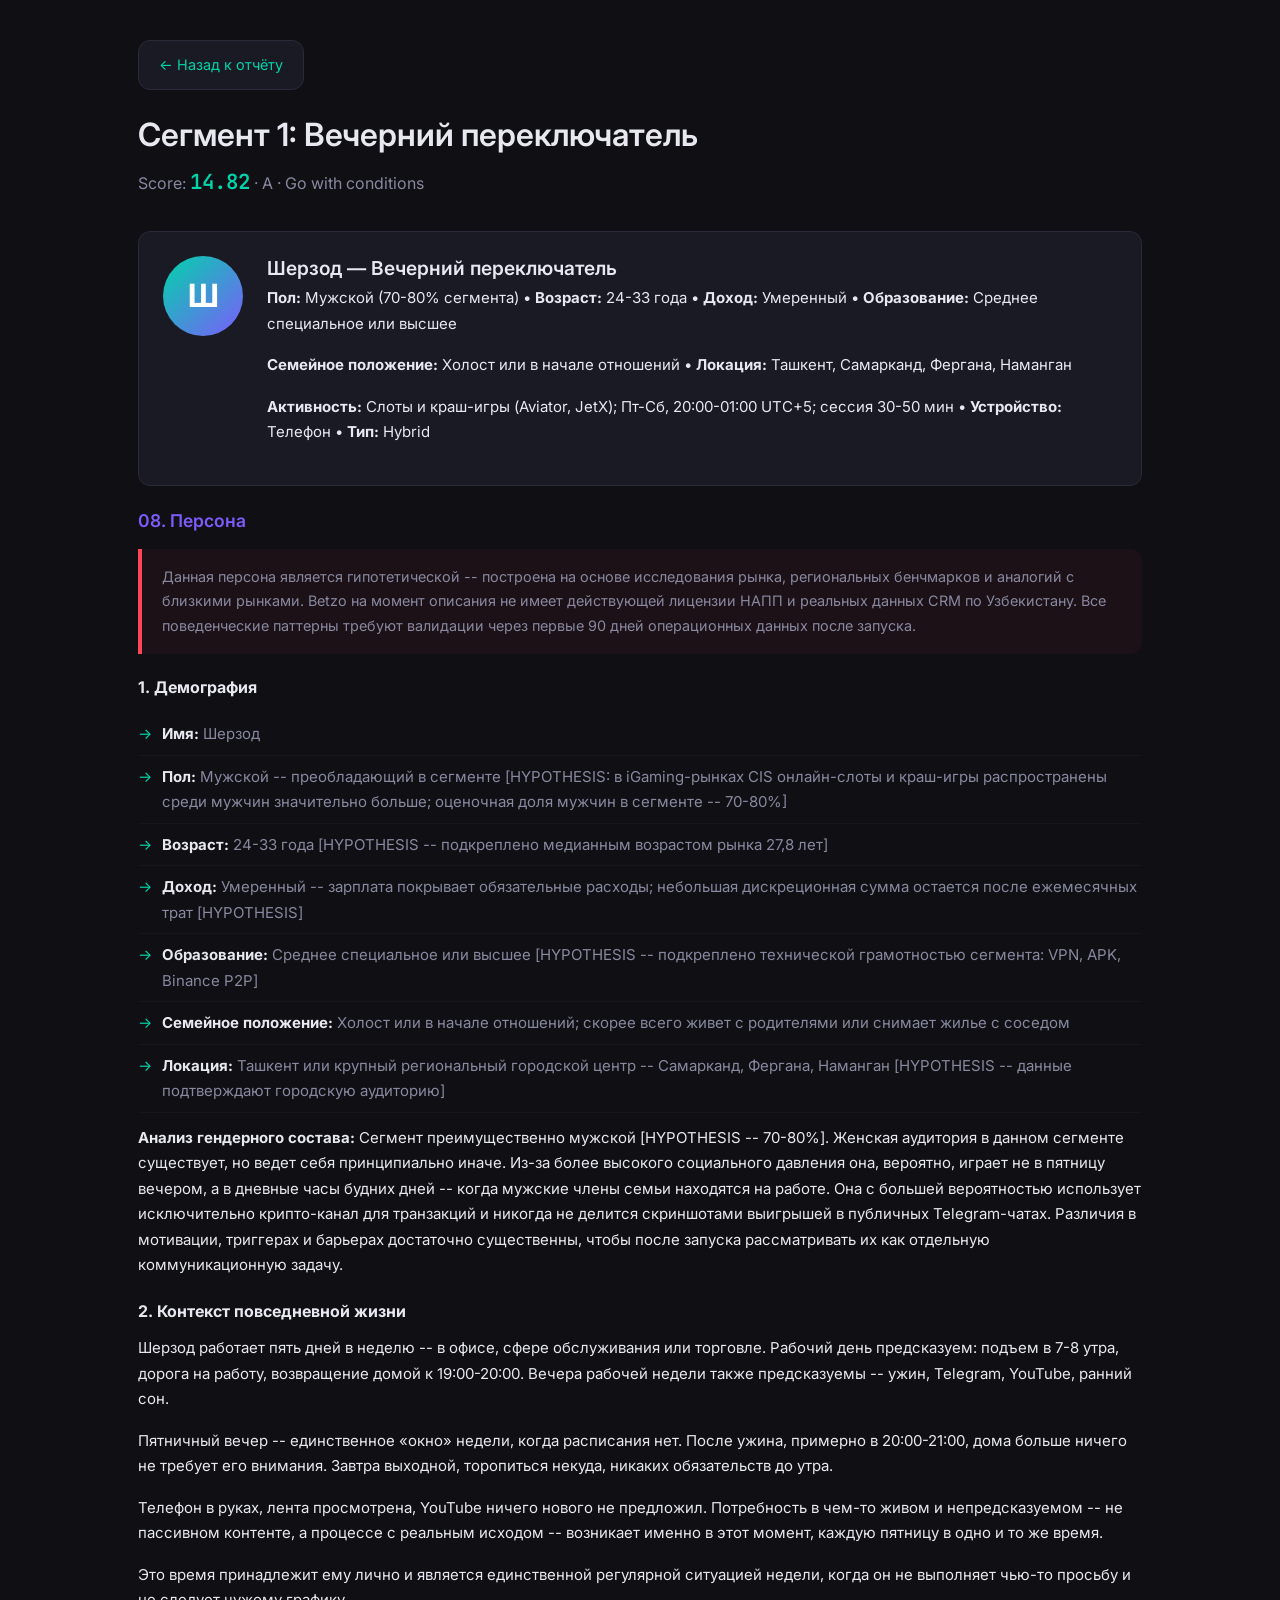
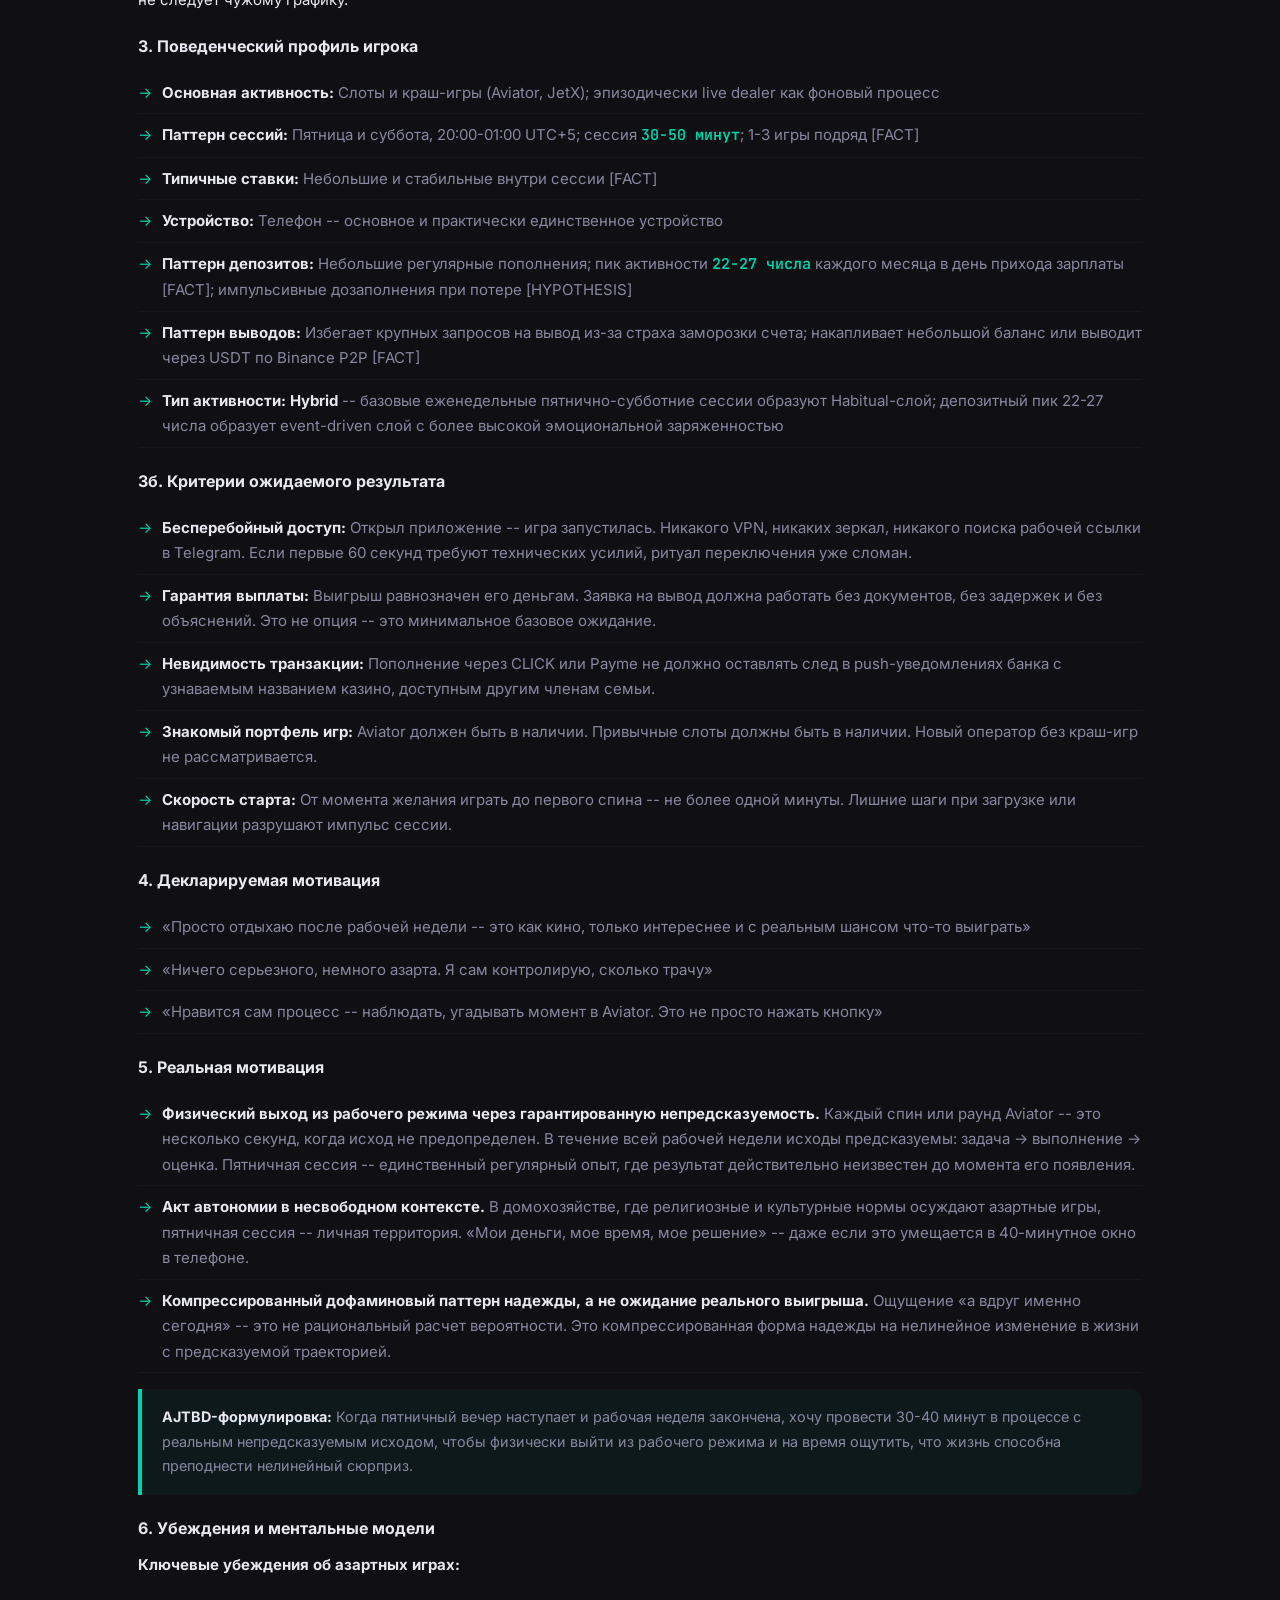
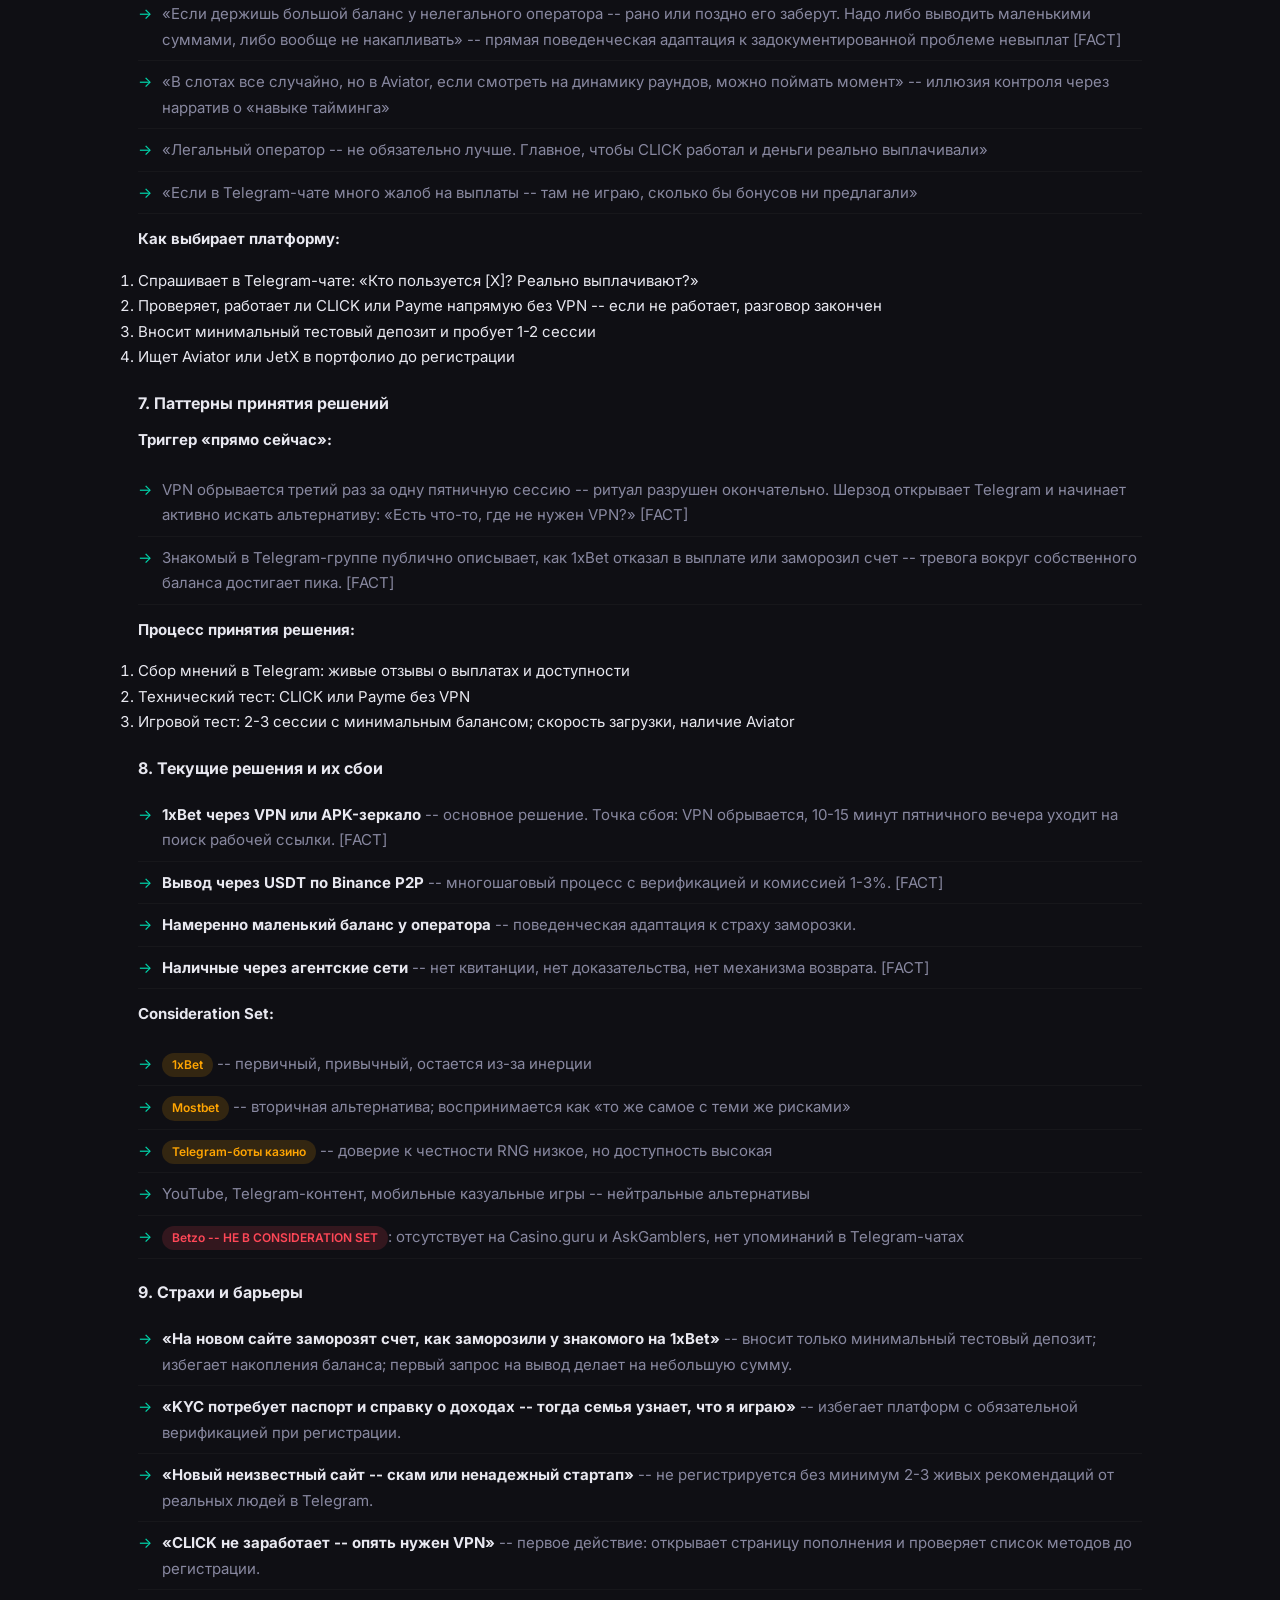
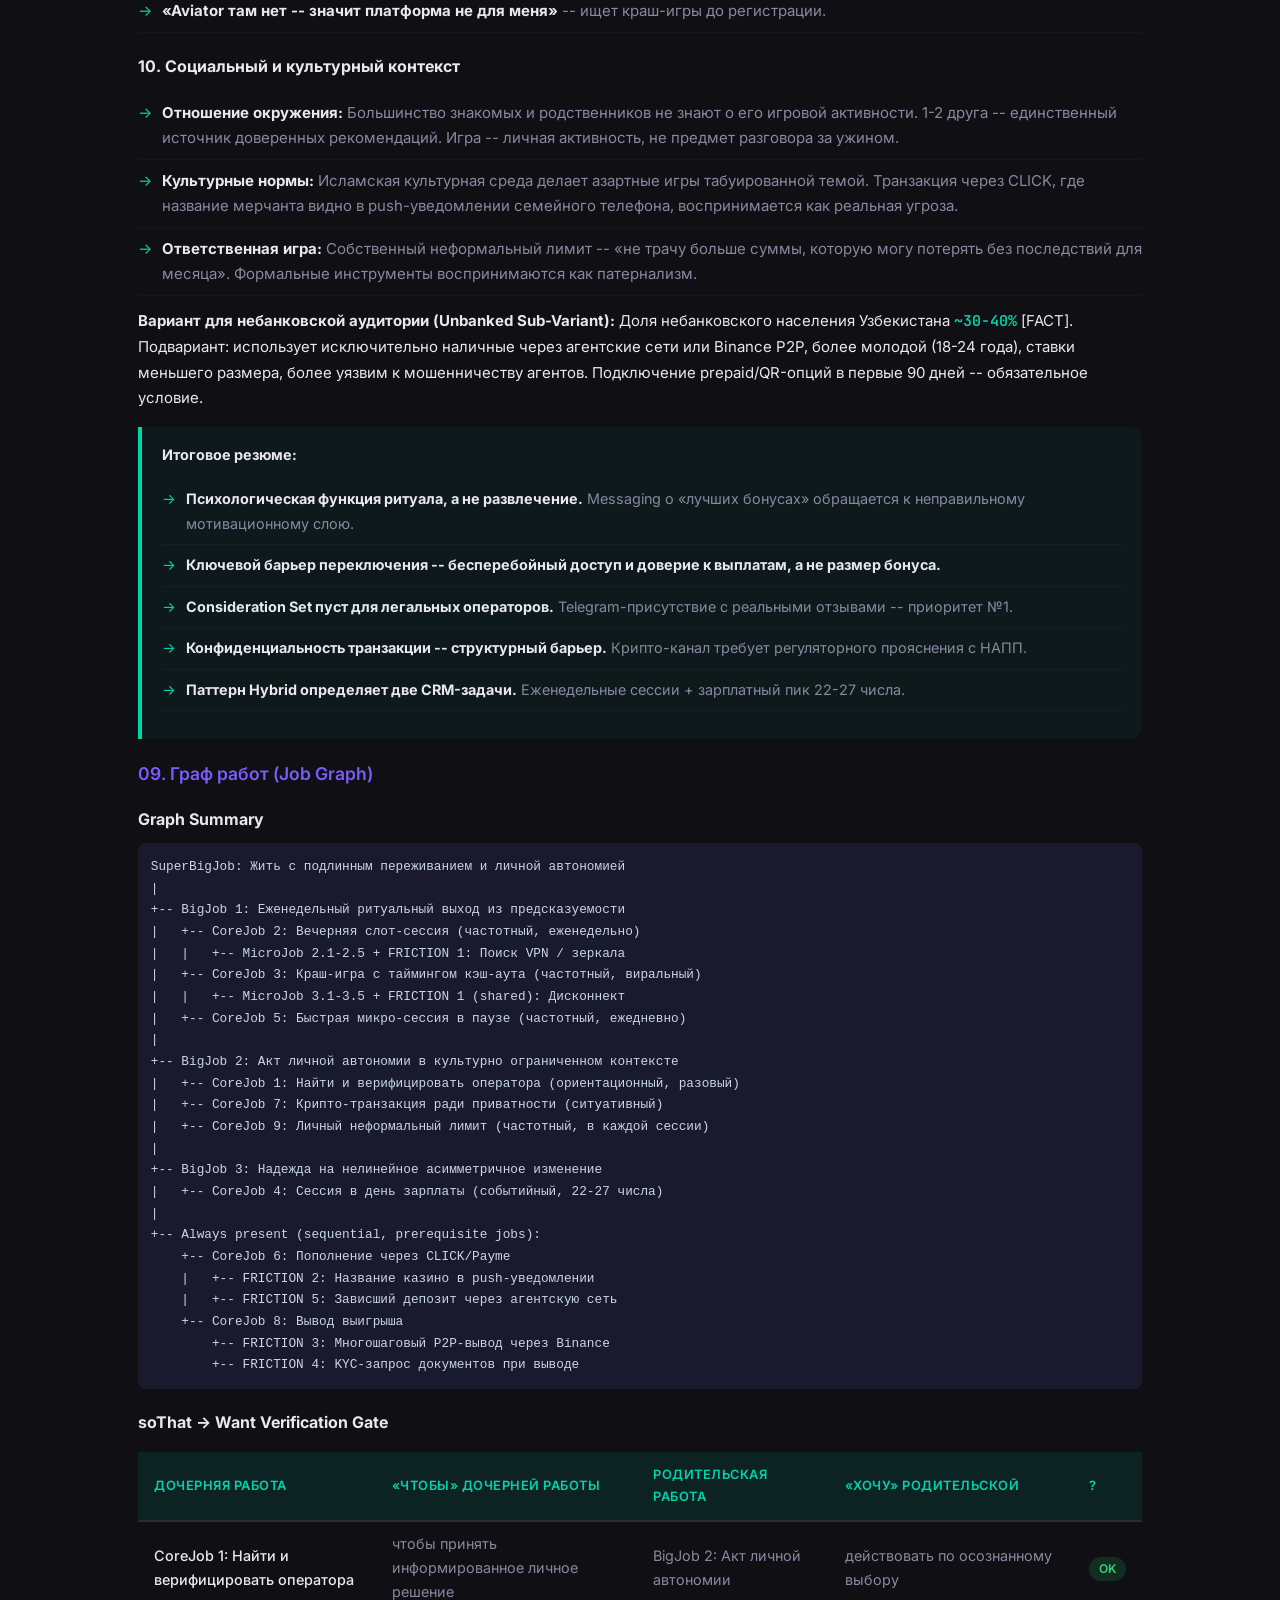
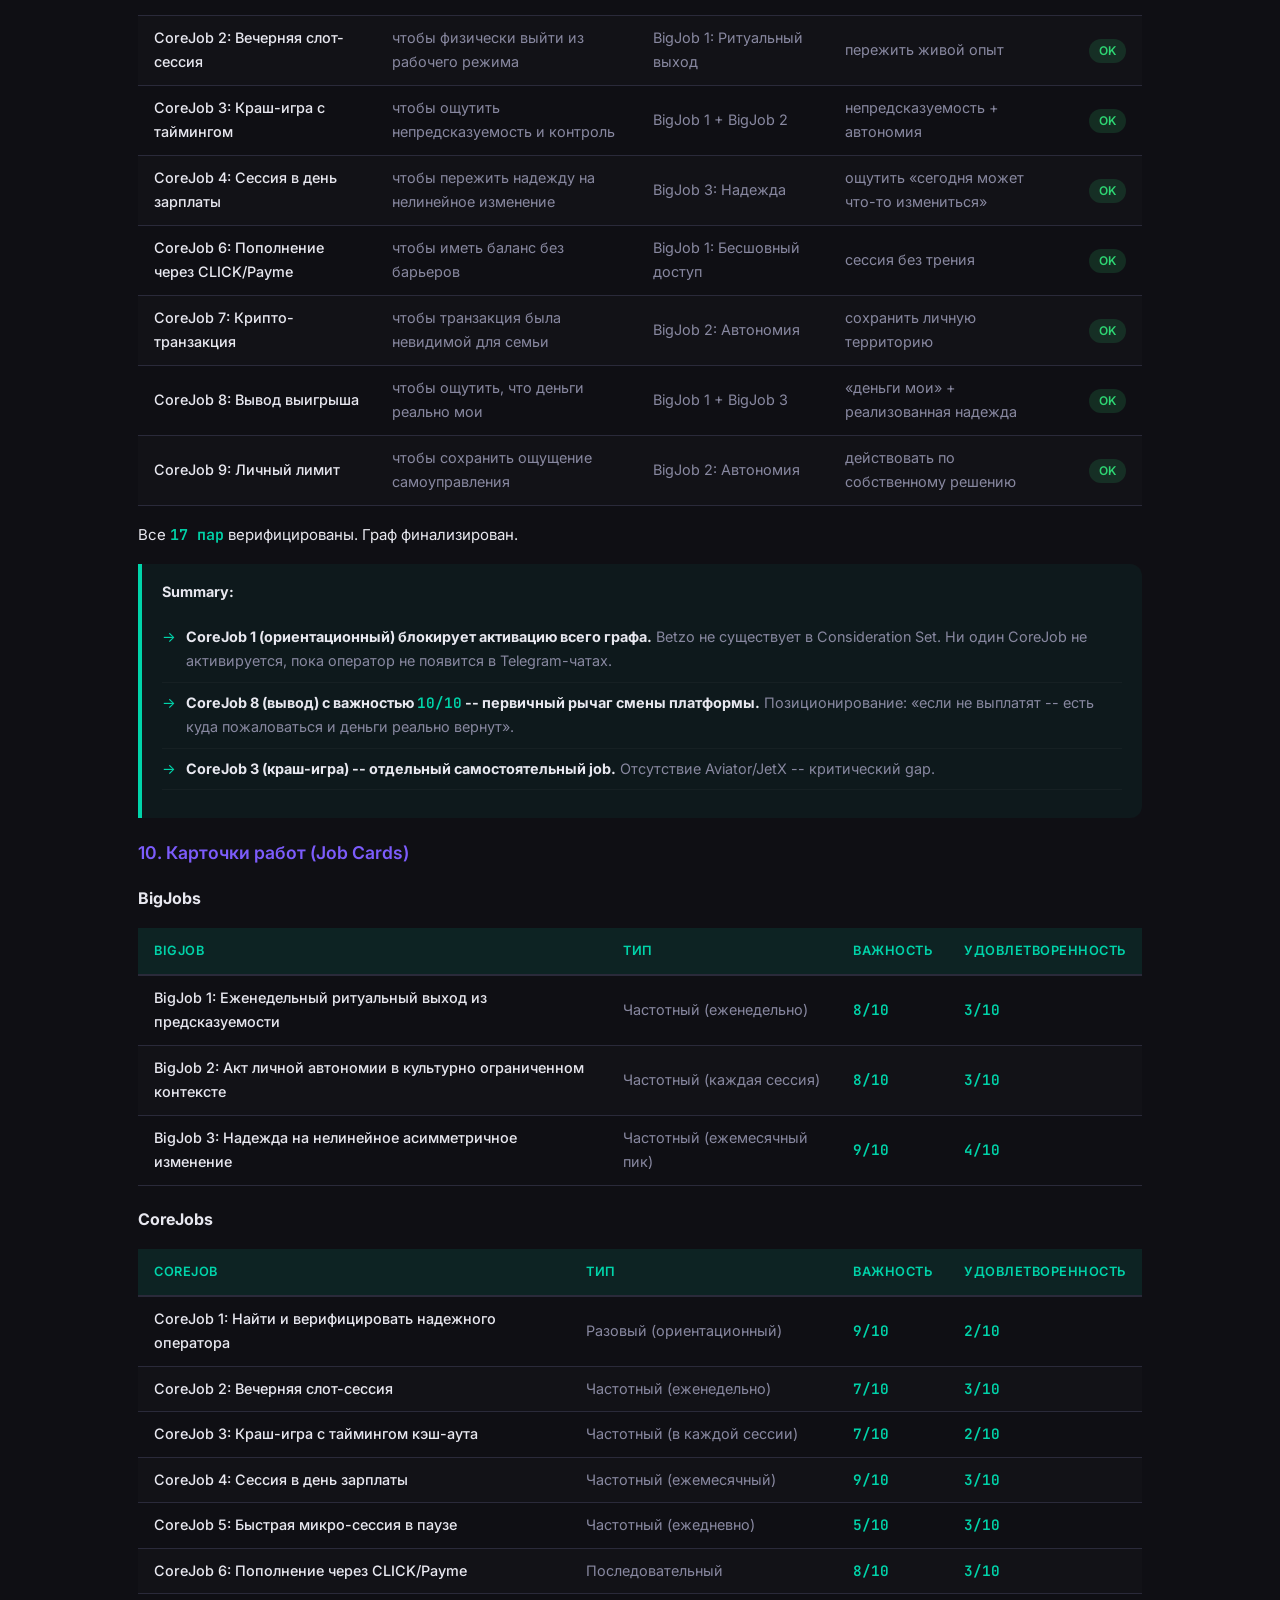
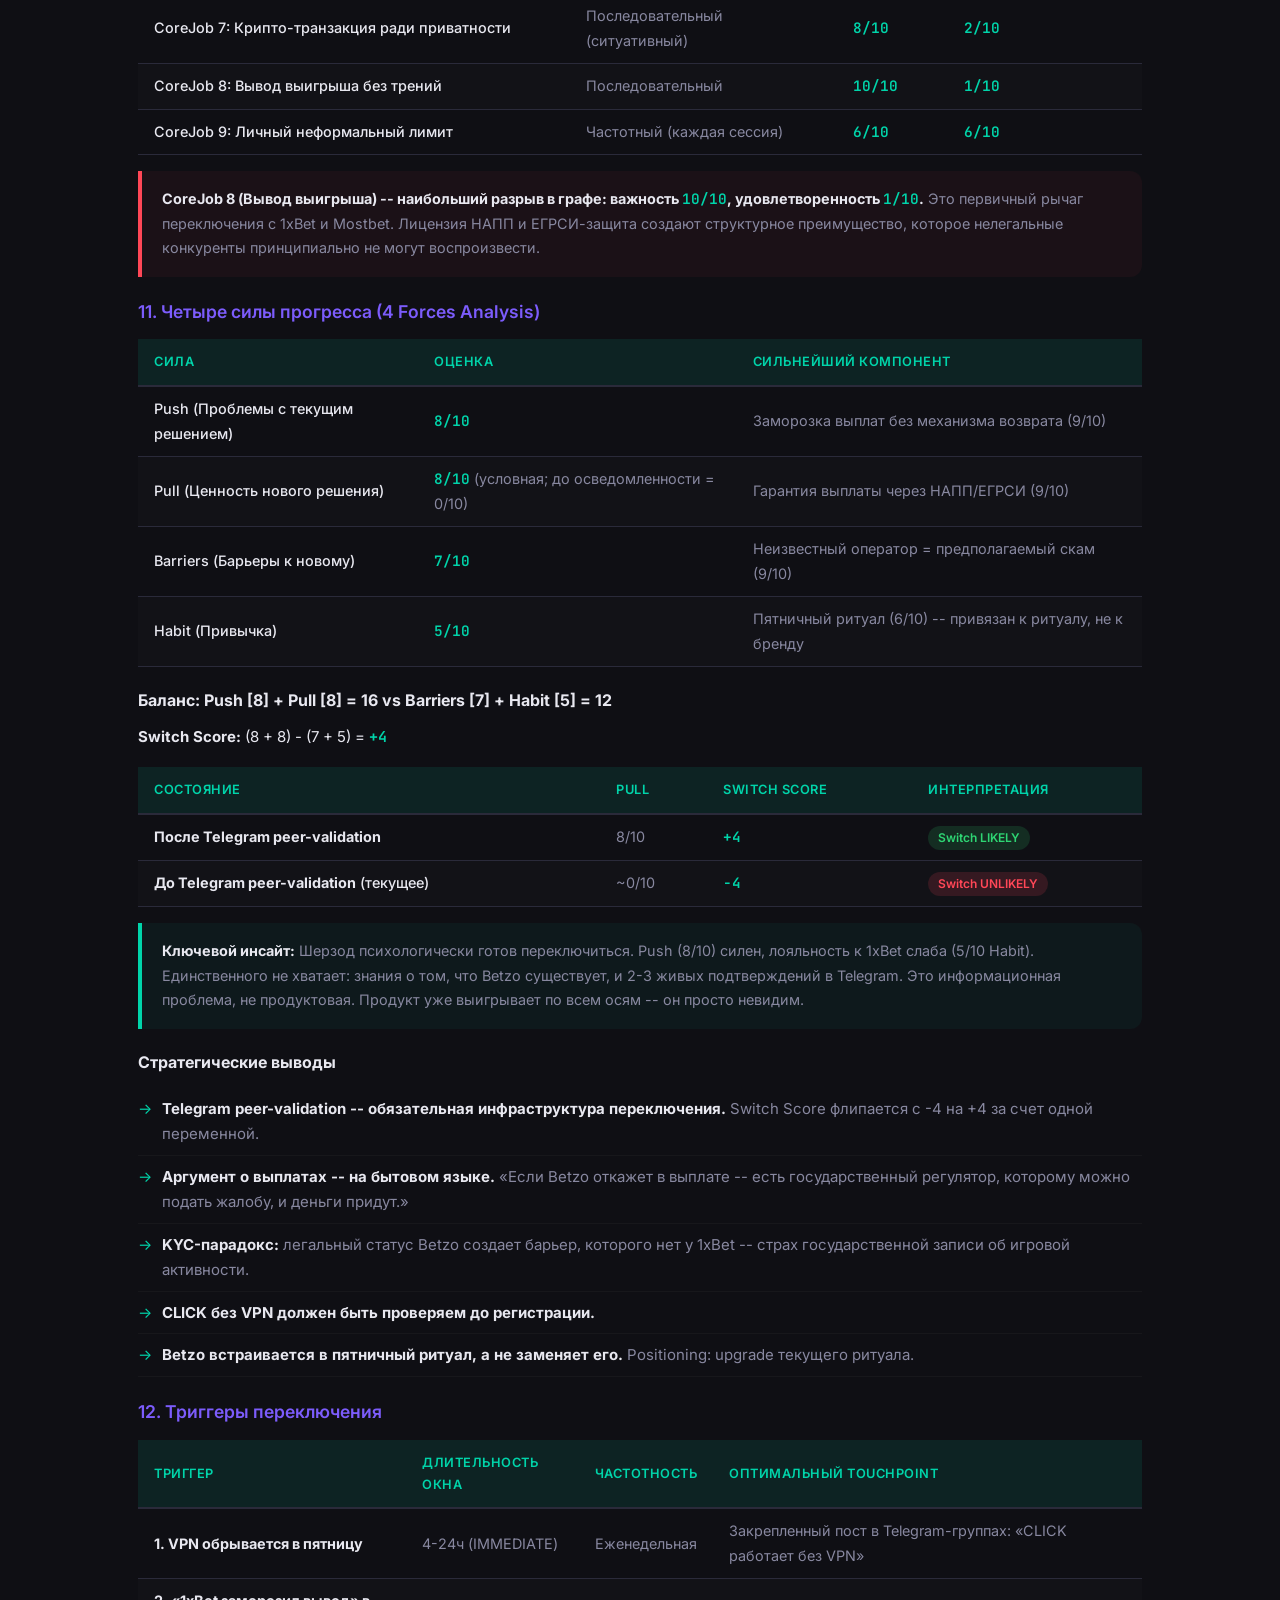
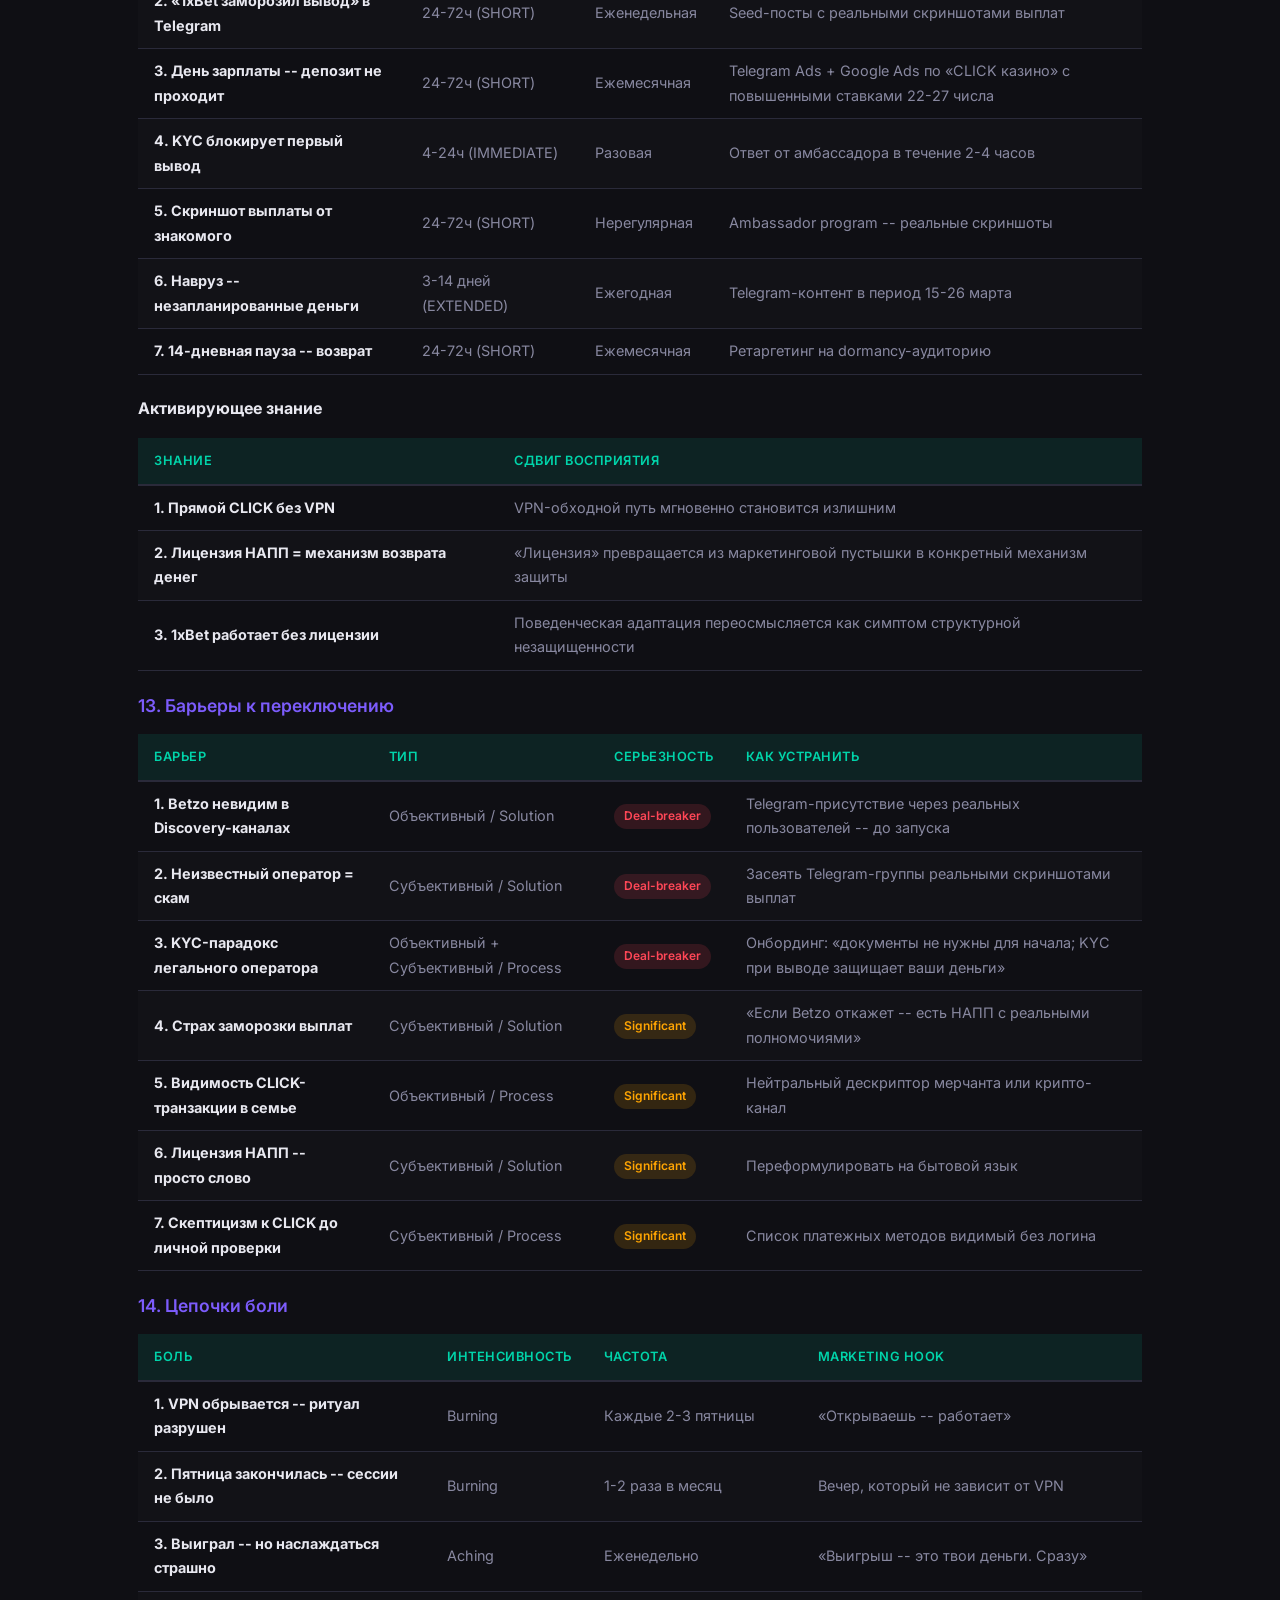
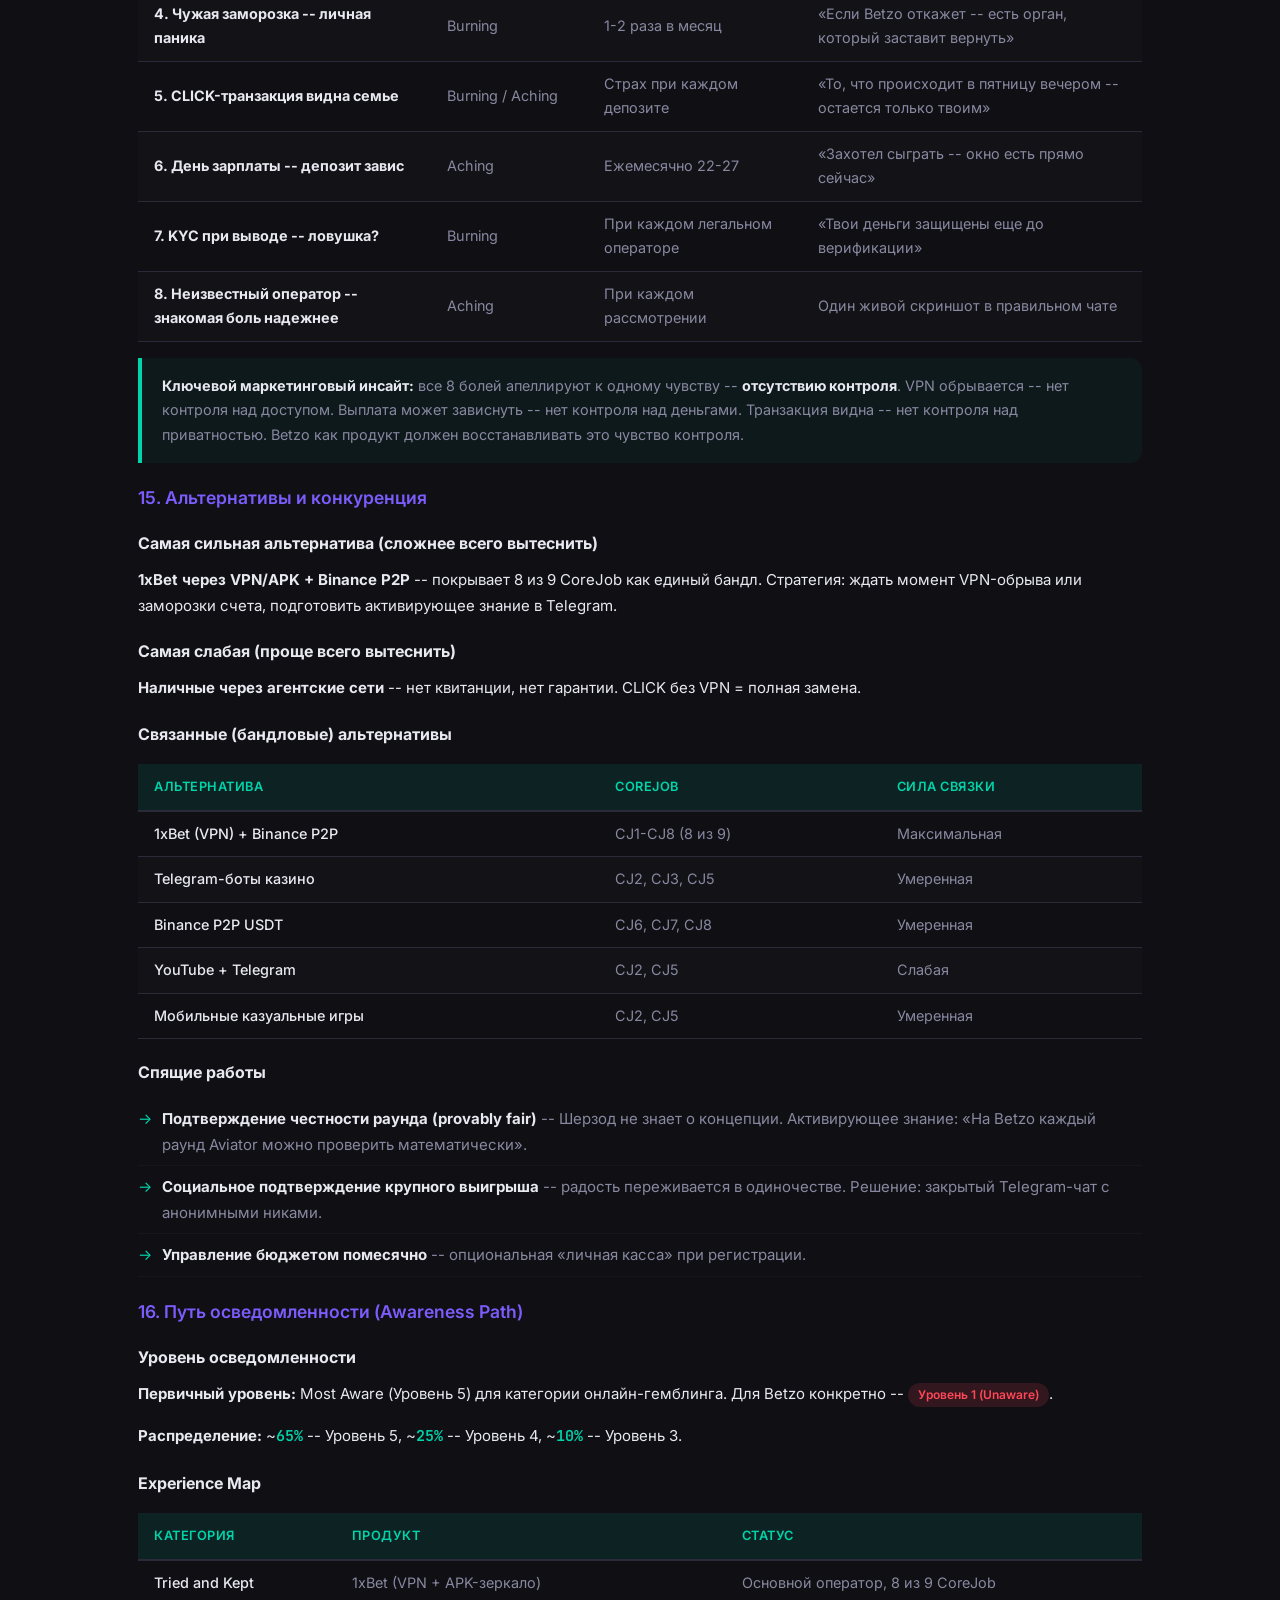
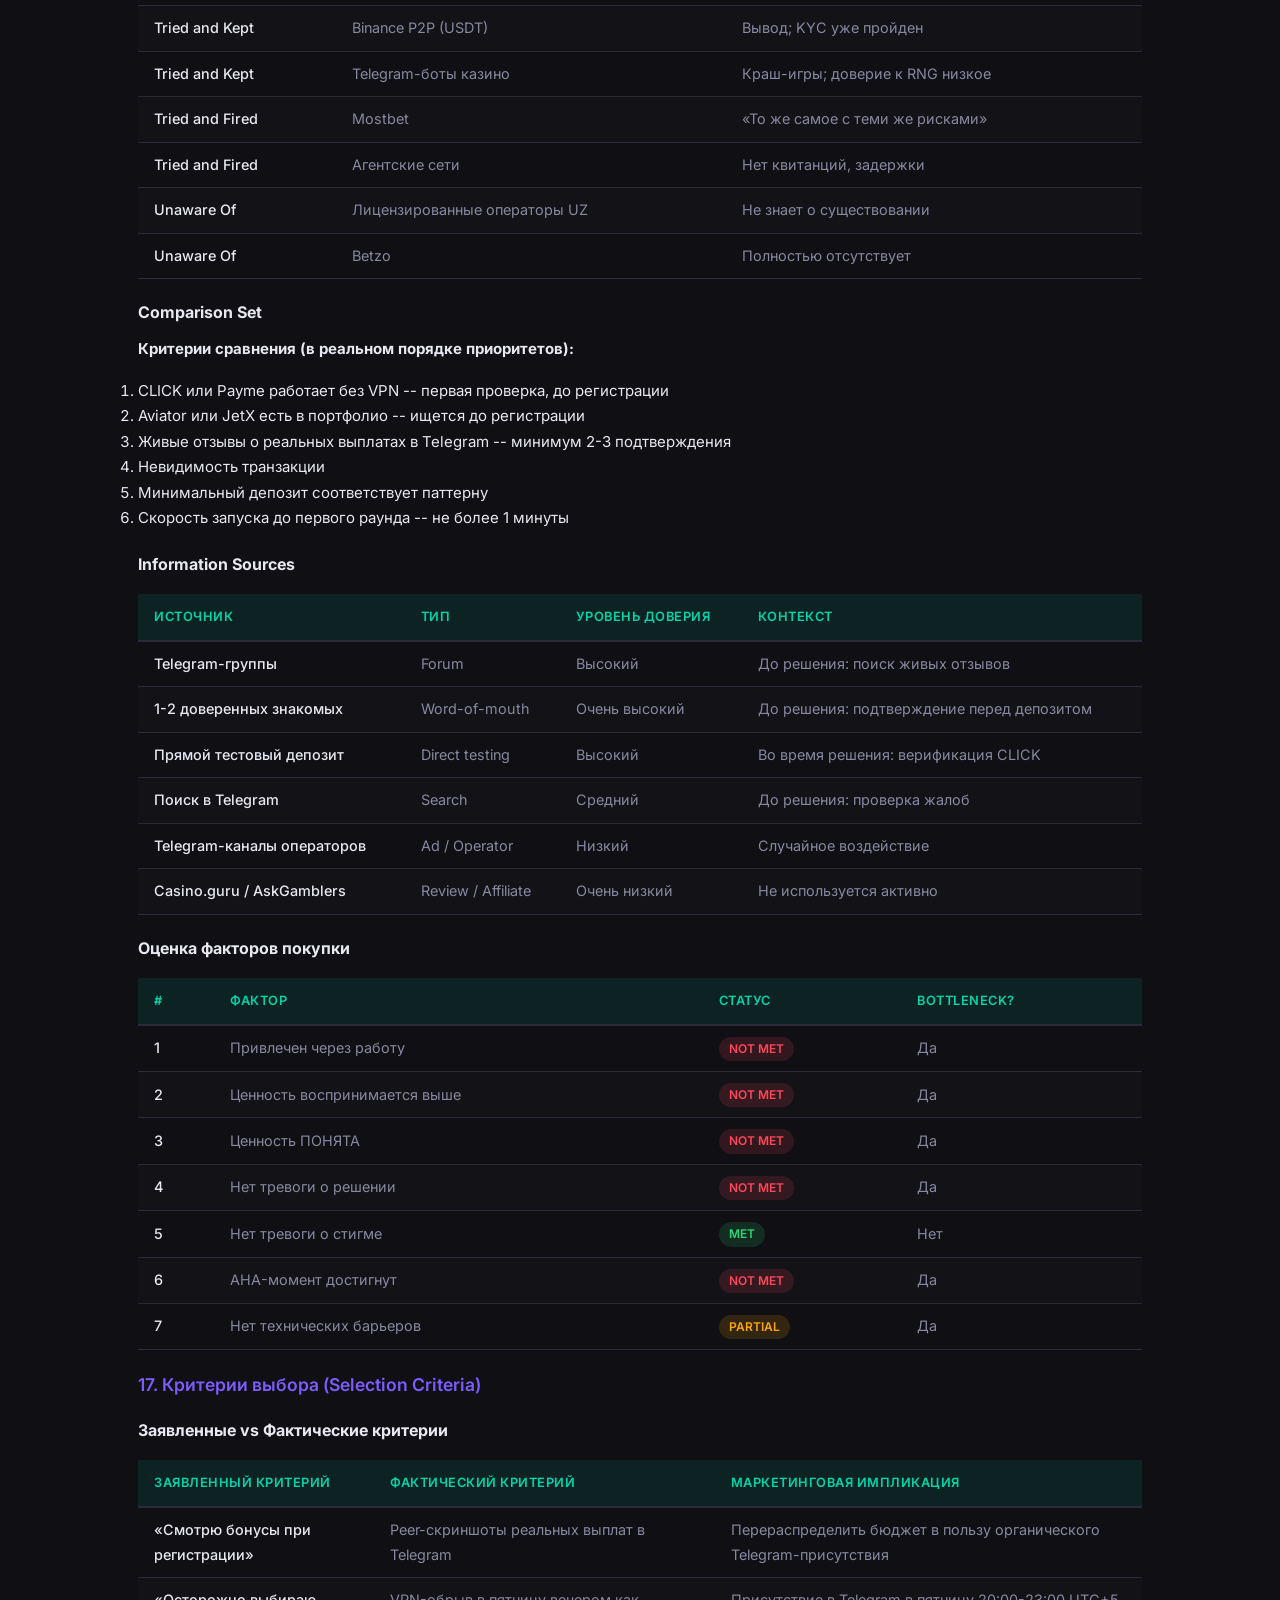
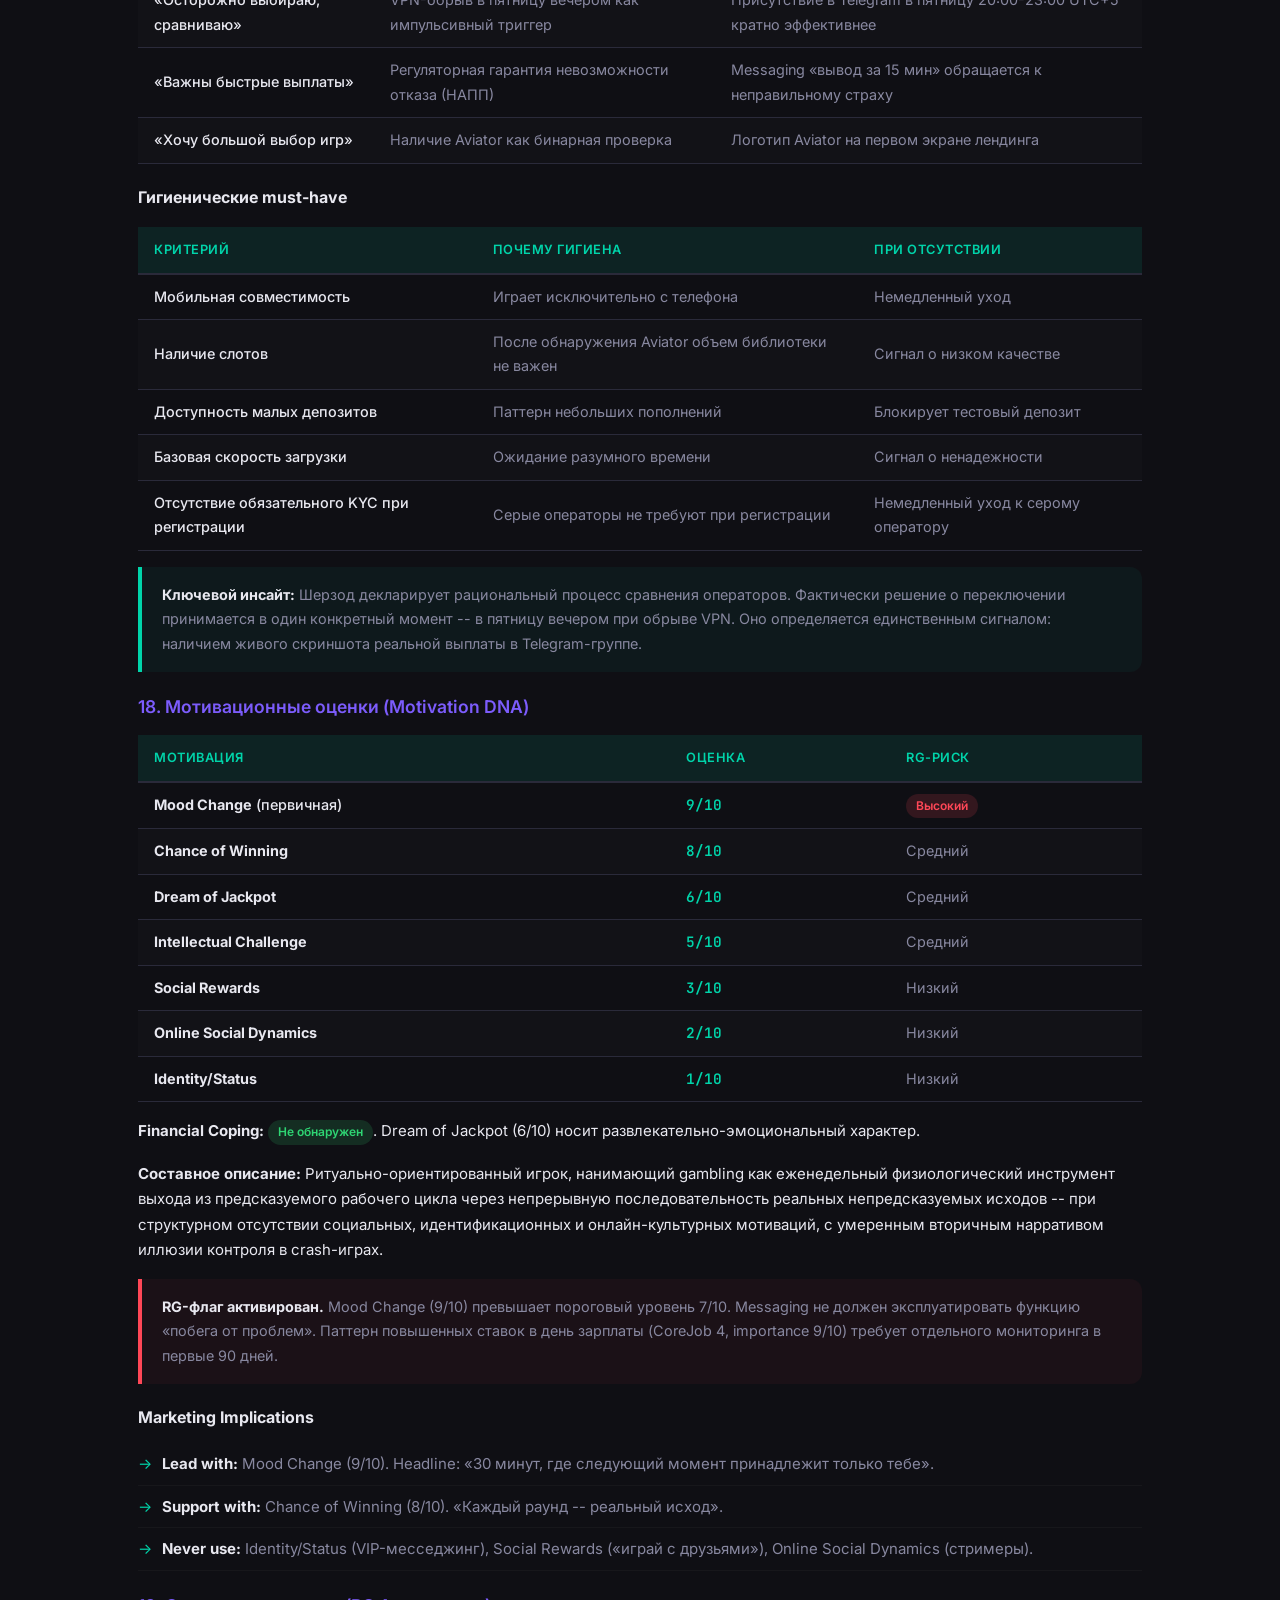
==== segment-1.html @ 5ec93101 "GTM Strategy Report — Betzo Uzbekistan Multi-page premium HTML report with dark theme, Chart.js grap" ====
<!DOCTYPE html>
<html lang="ru">
<head>
<meta charset="UTF-8">
<meta name="viewport" content="width=device-width, initial-scale=1.0">
<title>Сегмент 1: Вечерний переключатель — GTM Betzo</title>
<link rel="preconnect" href="https://fonts.googleapis.com">
<link href="https://fonts.googleapis.com/css2?family=Inter:wght@400;500;600;700&family=JetBrains+Mono:wght@400;600&display=swap" rel="stylesheet">
<link rel="stylesheet" href="styles.css">
<style>
body{margin:0}
main{margin-left:0}
.back-link{display:inline-flex;align-items:center;gap:8px;padding:12px 20px;margin-bottom:24px;background:var(--bg-card);border:1px solid var(--border);border-radius:var(--radius);color:var(--accent);font-size:.9rem;transition:all .2s}
.back-link:hover{background:var(--bg-card-hover);text-decoration:none}
.seg-header{margin-bottom:32px}
.seg-header h1{font-size:2rem;margin-bottom:8px}
.seg-header .seg-meta{color:var(--text2);font-size:1rem}
.seg-header .seg-meta .metric{font-size:1.3rem}
h5{font-size:1rem;margin:20px 0 10px;color:var(--text)}
</style>
</head>
<body>
<main>
<div class="content">
<a href="index.html" class="back-link">← Назад к отчёту</a>
<div class="seg-header">
  <h1>Сегмент 1: Вечерний переключатель</h1>
  <p class="seg-meta">Score: <span class="metric">14.82</span> · A · Go with conditions</p>
</div>
<!-- Persona Card -->
<div class="persona-card">
  <div class="persona-avatar">Ш</div>
  <div class="persona-info">
    <h4>Шерзод — Вечерний переключатель</h4>
    <p><strong>Пол:</strong> Мужской (70-80% сегмента) &bull; <strong>Возраст:</strong> 24-33 года &bull; <strong>Доход:</strong> Умеренный &bull; <strong>Образование:</strong> Среднее специальное или высшее</p>
    <p><strong>Семейное положение:</strong> Холост или в начале отношений &bull; <strong>Локация:</strong> Ташкент, Самарканд, Фергана, Наманган</p>
    <p><strong>Активность:</strong> Слоты и краш-игры (Aviator, JetX); Пт-Сб, 20:00-01:00 UTC+5; сессия 30-50 мин &bull; <strong>Устройство:</strong> Телефон &bull; <strong>Тип:</strong> Hybrid</p>
  </div>
</div>

<!-- ========== АУДИТОРИЯ ========== -->

<!-- 08_Персона -->
<div class="segment-section">
<h4>08. Персона</h4>

<div class="callout warning">Данная персона является гипотетической -- построена на основе исследования рынка, региональных бенчмарков и аналогий с близкими рынками. Betzo на момент описания не имеет действующей лицензии НАПП и реальных данных CRM по Узбекистану. Все поведенческие паттерны требуют валидации через первые 90 дней операционных данных после запуска.</div>

<h5>1. Демография</h5>
<ul class="feature-list">
<li><strong>Имя:</strong> Шерзод</li>
<li><strong>Пол:</strong> Мужской -- преобладающий в сегменте [HYPOTHESIS: в iGaming-рынках CIS онлайн-слоты и краш-игры распространены среди мужчин значительно больше; оценочная доля мужчин в сегменте -- 70-80%]</li>
<li><strong>Возраст:</strong> 24-33 года [HYPOTHESIS -- подкреплено медианным возрастом рынка 27,8 лет]</li>
<li><strong>Доход:</strong> Умеренный -- зарплата покрывает обязательные расходы; небольшая дискреционная сумма остается после ежемесячных трат [HYPOTHESIS]</li>
<li><strong>Образование:</strong> Среднее специальное или высшее [HYPOTHESIS -- подкреплено технической грамотностью сегмента: VPN, APK, Binance P2P]</li>
<li><strong>Семейное положение:</strong> Холост или в начале отношений; скорее всего живет с родителями или снимает жилье с соседом</li>
<li><strong>Локация:</strong> Ташкент или крупный региональный городской центр -- Самарканд, Фергана, Наманган [HYPOTHESIS -- данные подтверждают городскую аудиторию]</li>
</ul>

<p><strong>Анализ гендерного состава:</strong> Сегмент преимущественно мужской [HYPOTHESIS -- 70-80%]. Женская аудитория в данном сегменте существует, но ведет себя принципиально иначе. Из-за более высокого социального давления она, вероятно, играет не в пятницу вечером, а в дневные часы будних дней -- когда мужские члены семьи находятся на работе. Она с большей вероятностью использует исключительно крипто-канал для транзакций и никогда не делится скриншотами выигрышей в публичных Telegram-чатах. Различия в мотивации, триггерах и барьерах достаточно существенны, чтобы после запуска рассматривать их как отдельную коммуникационную задачу.</p>

<h5>2. Контекст повседневной жизни</h5>
<p>Шерзод работает пять дней в неделю -- в офисе, сфере обслуживания или торговле. Рабочий день предсказуем: подъем в 7-8 утра, дорога на работу, возвращение домой к 19:00-20:00. Вечера рабочей недели также предсказуемы -- ужин, Telegram, YouTube, ранний сон.</p>
<p>Пятничный вечер -- единственное &laquo;окно&raquo; недели, когда расписания нет. После ужина, примерно в 20:00-21:00, дома больше ничего не требует его внимания. Завтра выходной, торопиться некуда, никаких обязательств до утра.</p>
<p>Телефон в руках, лента просмотрена, YouTube ничего нового не предложил. Потребность в чем-то живом и непредсказуемом -- не пассивном контенте, а процессе с реальным исходом -- возникает именно в этот момент, каждую пятницу в одно и то же время.</p>
<p>Это время принадлежит ему лично и является единственной регулярной ситуацией недели, когда он не выполняет чью-то просьбу и не следует чужому графику.</p>

<h5>3. Поведенческий профиль игрока</h5>
<ul class="feature-list">
<li><strong>Основная активность:</strong> Слоты и краш-игры (Aviator, JetX); эпизодически live dealer как фоновый процесс</li>
<li><strong>Паттерн сессий:</strong> Пятница и суббота, 20:00-01:00 UTC+5; сессия <span class="metric">30-50 минут</span>; 1-3 игры подряд [FACT]</li>
<li><strong>Типичные ставки:</strong> Небольшие и стабильные внутри сессии [FACT]</li>
<li><strong>Устройство:</strong> Телефон -- основное и практически единственное устройство</li>
<li><strong>Паттерн депозитов:</strong> Небольшие регулярные пополнения; пик активности <span class="metric">22-27 числа</span> каждого месяца в день прихода зарплаты [FACT]; импульсивные дозаполнения при потере [HYPOTHESIS]</li>
<li><strong>Паттерн выводов:</strong> Избегает крупных запросов на вывод из-за страха заморозки счета; накапливает небольшой баланс или выводит через USDT по Binance P2P [FACT]</li>
<li><strong>Тип активности:</strong> <strong>Hybrid</strong> -- базовые еженедельные пятнично-субботние сессии образуют Habitual-слой; депозитный пик 22-27 числа образует event-driven слой с более высокой эмоциональной заряженностью</li>
</ul>

<h5>3б. Критерии ожидаемого результата</h5>
<ul class="feature-list">
<li><strong>Бесперебойный доступ:</strong> Открыл приложение -- игра запустилась. Никакого VPN, никаких зеркал, никакого поиска рабочей ссылки в Telegram. Если первые 60 секунд требуют технических усилий, ритуал переключения уже сломан.</li>
<li><strong>Гарантия выплаты:</strong> Выигрыш равнозначен его деньгам. Заявка на вывод должна работать без документов, без задержек и без объяснений. Это не опция -- это минимальное базовое ожидание.</li>
<li><strong>Невидимость транзакции:</strong> Пополнение через CLICK или Payme не должно оставлять след в push-уведомлениях банка с узнаваемым названием казино, доступным другим членам семьи.</li>
<li><strong>Знакомый портфель игр:</strong> Aviator должен быть в наличии. Привычные слоты должны быть в наличии. Новый оператор без краш-игр не рассматривается.</li>
<li><strong>Скорость старта:</strong> От момента желания играть до первого спина -- не более одной минуты. Лишние шаги при загрузке или навигации разрушают импульс сессии.</li>
</ul>

<h5>4. Декларируемая мотивация</h5>
<ul class="feature-list">
<li>&laquo;Просто отдыхаю после рабочей недели -- это как кино, только интереснее и с реальным шансом что-то выиграть&raquo;</li>
<li>&laquo;Ничего серьезного, немного азарта. Я сам контролирую, сколько трачу&raquo;</li>
<li>&laquo;Нравится сам процесс -- наблюдать, угадывать момент в Aviator. Это не просто нажать кнопку&raquo;</li>
</ul>

<h5>5. Реальная мотивация</h5>
<ul class="feature-list">
<li><strong>Физический выход из рабочего режима через гарантированную непредсказуемость.</strong> Каждый спин или раунд Aviator -- это несколько секунд, когда исход не предопределен. В течение всей рабочей недели исходы предсказуемы: задача &rarr; выполнение &rarr; оценка. Пятничная сессия -- единственный регулярный опыт, где результат действительно неизвестен до момента его появления.</li>
<li><strong>Акт автономии в несвободном контексте.</strong> В домохозяйстве, где религиозные и культурные нормы осуждают азартные игры, пятничная сессия -- личная территория. &laquo;Мои деньги, мое время, мое решение&raquo; -- даже если это умещается в 40-минутное окно в телефоне.</li>
<li><strong>Компрессированный дофаминовый паттерн надежды, а не ожидание реального выигрыша.</strong> Ощущение &laquo;а вдруг именно сегодня&raquo; -- это не рациональный расчет вероятности. Это компрессированная форма надежды на нелинейное изменение в жизни с предсказуемой траекторией.</li>
</ul>

<div class="callout">
<strong>AJTBD-формулировка:</strong> Когда пятничный вечер наступает и рабочая неделя закончена, хочу провести 30-40 минут в процессе с реальным непредсказуемым исходом, чтобы физически выйти из рабочего режима и на время ощутить, что жизнь способна преподнести нелинейный сюрприз.
</div>

<h5>6. Убеждения и ментальные модели</h5>
<p><strong>Ключевые убеждения об азартных играх:</strong></p>
<ul class="feature-list">
<li>&laquo;Если держишь большой баланс у нелегального оператора -- рано или поздно его заберут. Надо либо выводить маленькими суммами, либо вообще не накапливать&raquo; -- прямая поведенческая адаптация к задокументированной проблеме невыплат [FACT]</li>
<li>&laquo;В слотах все случайно, но в Aviator, если смотреть на динамику раундов, можно поймать момент&raquo; -- иллюзия контроля через нарратив о &laquo;навыке тайминга&raquo;</li>
<li>&laquo;Легальный оператор -- не обязательно лучше. Главное, чтобы CLICK работал и деньги реально выплачивали&raquo;</li>
<li>&laquo;Если в Telegram-чате много жалоб на выплаты -- там не играю, сколько бы бонусов ни предлагали&raquo;</li>
</ul>

<p><strong>Как выбирает платформу:</strong></p>
<ol>
<li>Спрашивает в Telegram-чате: &laquo;Кто пользуется [X]? Реально выплачивают?&raquo;</li>
<li>Проверяет, работает ли CLICK или Payme напрямую без VPN -- если не работает, разговор закончен</li>
<li>Вносит минимальный тестовый депозит и пробует 1-2 сессии</li>
<li>Ищет Aviator или JetX в портфолио до регистрации</li>
</ol>

<h5>7. Паттерны принятия решений</h5>
<p><strong>Триггер &laquo;прямо сейчас&raquo;:</strong></p>
<ul class="feature-list">
<li>VPN обрывается третий раз за одну пятничную сессию -- ритуал разрушен окончательно. Шерзод открывает Telegram и начинает активно искать альтернативу: &laquo;Есть что-то, где не нужен VPN?&raquo; [FACT]</li>
<li>Знакомый в Telegram-группе публично описывает, как 1xBet отказал в выплате или заморозил счет -- тревога вокруг собственного баланса достигает пика. [FACT]</li>
</ul>

<p><strong>Процесс принятия решения:</strong></p>
<ol>
<li>Сбор мнений в Telegram: живые отзывы о выплатах и доступности</li>
<li>Технический тест: CLICK или Payme без VPN</li>
<li>Игровой тест: 2-3 сессии с минимальным балансом; скорость загрузки, наличие Aviator</li>
</ol>

<h5>8. Текущие решения и их сбои</h5>
<ul class="feature-list">
<li><strong>1xBet через VPN или APK-зеркало</strong> -- основное решение. Точка сбоя: VPN обрывается, 10-15 минут пятничного вечера уходит на поиск рабочей ссылки. [FACT]</li>
<li><strong>Вывод через USDT по Binance P2P</strong> -- многошаговый процесс с верификацией и комиссией 1-3%. [FACT]</li>
<li><strong>Намеренно маленький баланс у оператора</strong> -- поведенческая адаптация к страху заморозки.</li>
<li><strong>Наличные через агентские сети</strong> -- нет квитанции, нет доказательства, нет механизма возврата. [FACT]</li>
</ul>

<p><strong>Consideration Set:</strong></p>
<ul class="feature-list">
<li><span class="badge badge-warn">1xBet</span> -- первичный, привычный, остается из-за инерции</li>
<li><span class="badge badge-warn">Mostbet</span> -- вторичная альтернатива; воспринимается как &laquo;то же самое с теми же рисками&raquo;</li>
<li><span class="badge badge-warn">Telegram-боты казино</span> -- доверие к честности RNG низкое, но доступность высокая</li>
<li>YouTube, Telegram-контент, мобильные казуальные игры -- нейтральные альтернативы</li>
<li><span class="badge badge-nogo">Betzo -- НЕ В CONSIDERATION SET</span>: отсутствует на Casino.guru и AskGamblers, нет упоминаний в Telegram-чатах</li>
</ul>

<h5>9. Страхи и барьеры</h5>
<ul class="feature-list">
<li><strong>&laquo;На новом сайте заморозят счет, как заморозили у знакомого на 1xBet&raquo;</strong> -- вносит только минимальный тестовый депозит; избегает накопления баланса; первый запрос на вывод делает на небольшую сумму.</li>
<li><strong>&laquo;KYC потребует паспорт и справку о доходах -- тогда семья узнает, что я играю&raquo;</strong> -- избегает платформ с обязательной верификацией при регистрации.</li>
<li><strong>&laquo;Новый неизвестный сайт -- скам или ненадежный стартап&raquo;</strong> -- не регистрируется без минимум 2-3 живых рекомендаций от реальных людей в Telegram.</li>
<li><strong>&laquo;CLICK не заработает -- опять нужен VPN&raquo;</strong> -- первое действие: открывает страницу пополнения и проверяет список методов до регистрации.</li>
<li><strong>&laquo;Aviator там нет -- значит платформа не для меня&raquo;</strong> -- ищет краш-игры до регистрации.</li>
</ul>

<h5>10. Социальный и культурный контекст</h5>
<ul class="feature-list">
<li><strong>Отношение окружения:</strong> Большинство знакомых и родственников не знают о его игровой активности. 1-2 друга -- единственный источник доверенных рекомендаций. Игра -- личная активность, не предмет разговора за ужином.</li>
<li><strong>Культурные нормы:</strong> Исламская культурная среда делает азартные игры табуированной темой. Транзакция через CLICK, где название мерчанта видно в push-уведомлении семейного телефона, воспринимается как реальная угроза.</li>
<li><strong>Ответственная игра:</strong> Собственный неформальный лимит -- &laquo;не трачу больше суммы, которую могу потерять без последствий для месяца&raquo;. Формальные инструменты воспринимаются как патернализм.</li>
</ul>

<p><strong>Вариант для небанковской аудитории (Unbanked Sub-Variant):</strong> Доля небанковского населения Узбекистана <span class="metric">~30-40%</span> [FACT]. Подвариант: использует исключительно наличные через агентские сети или Binance P2P, более молодой (18-24 года), ставки меньшего размера, более уязвим к мошенничеству агентов. Подключение prepaid/QR-опций в первые 90 дней -- обязательное условие.</p>

<div class="callout">
<strong>Итоговое резюме:</strong>
<ul class="feature-list">
<li><strong>Психологическая функция ритуала, а не развлечение.</strong> Messaging о &laquo;лучших бонусах&raquo; обращается к неправильному мотивационному слою.</li>
<li><strong>Ключевой барьер переключения -- бесперебойный доступ и доверие к выплатам, а не размер бонуса.</strong></li>
<li><strong>Consideration Set пуст для легальных операторов.</strong> Telegram-присутствие с реальными отзывами -- приоритет №1.</li>
<li><strong>Конфиденциальность транзакции -- структурный барьер.</strong> Крипто-канал требует регуляторного прояснения с НАПП.</li>
<li><strong>Паттерн Hybrid определяет две CRM-задачи.</strong> Еженедельные сессии + зарплатный пик 22-27 числа.</li>
</ul>
</div>
</div>

<!-- 09_Граф_работ -->
<div class="segment-section">
<h4>09. Граф работ (Job Graph)</h4>

<h5>Graph Summary</h5>
<pre style="background:#1a1a2e;color:#c8d6e5;padding:1em;border-radius:8px;overflow-x:auto;font-size:0.85em;">
SuperBigJob: Жить с подлинным переживанием и личной автономией
|
+-- BigJob 1: Еженедельный ритуальный выход из предсказуемости
|   +-- CoreJob 2: Вечерняя слот-сессия (частотный, еженедельно)
|   |   +-- MicroJob 2.1-2.5 + FRICTION 1: Поиск VPN / зеркала
|   +-- CoreJob 3: Краш-игра с таймингом кэш-аута (частотный, виральный)
|   |   +-- MicroJob 3.1-3.5 + FRICTION 1 (shared): Дисконнект
|   +-- CoreJob 5: Быстрая микро-сессия в паузе (частотный, ежедневно)
|
+-- BigJob 2: Акт личной автономии в культурно ограниченном контексте
|   +-- CoreJob 1: Найти и верифицировать оператора (ориентационный, разовый)
|   +-- CoreJob 7: Крипто-транзакция ради приватности (ситуативный)
|   +-- CoreJob 9: Личный неформальный лимит (частотный, в каждой сессии)
|
+-- BigJob 3: Надежда на нелинейное асимметричное изменение
|   +-- CoreJob 4: Сессия в день зарплаты (событийный, 22-27 числа)
|
+-- Always present (sequential, prerequisite jobs):
    +-- CoreJob 6: Пополнение через CLICK/Payme
    |   +-- FRICTION 2: Название казино в push-уведомлении
    |   +-- FRICTION 5: Зависший депозит через агентскую сеть
    +-- CoreJob 8: Вывод выигрыша
        +-- FRICTION 3: Многошаговый P2P-вывод через Binance
        +-- FRICTION 4: KYC-запрос документов при выводе
</pre>

<h5>soThat &rarr; Want Verification Gate</h5>
<table class="data-table">
<thead><tr><th>Дочерняя работа</th><th>&laquo;Чтобы&raquo; дочерней работы</th><th>Родительская работа</th><th>&laquo;Хочу&raquo; родительской</th><th>?</th></tr></thead>
<tbody>
<tr><td>CoreJob 1: Найти и верифицировать оператора</td><td>чтобы принять информированное личное решение</td><td>BigJob 2: Акт личной автономии</td><td>действовать по осознанному выбору</td><td><span class="badge badge-go">OK</span></td></tr>
<tr><td>CoreJob 2: Вечерняя слот-сессия</td><td>чтобы физически выйти из рабочего режима</td><td>BigJob 1: Ритуальный выход</td><td>пережить живой опыт</td><td><span class="badge badge-go">OK</span></td></tr>
<tr><td>CoreJob 3: Краш-игра с таймингом</td><td>чтобы ощутить непредсказуемость и контроль</td><td>BigJob 1 + BigJob 2</td><td>непредсказуемость + автономия</td><td><span class="badge badge-go">OK</span></td></tr>
<tr><td>CoreJob 4: Сессия в день зарплаты</td><td>чтобы пережить надежду на нелинейное изменение</td><td>BigJob 3: Надежда</td><td>ощутить &laquo;сегодня может что-то измениться&raquo;</td><td><span class="badge badge-go">OK</span></td></tr>
<tr><td>CoreJob 6: Пополнение через CLICK/Payme</td><td>чтобы иметь баланс без барьеров</td><td>BigJob 1: Бесшовный доступ</td><td>сессия без трения</td><td><span class="badge badge-go">OK</span></td></tr>
<tr><td>CoreJob 7: Крипто-транзакция</td><td>чтобы транзакция была невидимой для семьи</td><td>BigJob 2: Автономия</td><td>сохранить личную территорию</td><td><span class="badge badge-go">OK</span></td></tr>
<tr><td>CoreJob 8: Вывод выигрыша</td><td>чтобы ощутить, что деньги реально мои</td><td>BigJob 1 + BigJob 3</td><td>&laquo;деньги мои&raquo; + реализованная надежда</td><td><span class="badge badge-go">OK</span></td></tr>
<tr><td>CoreJob 9: Личный лимит</td><td>чтобы сохранить ощущение самоуправления</td><td>BigJob 2: Автономия</td><td>действовать по собственному решению</td><td><span class="badge badge-go">OK</span></td></tr>
</tbody>
</table>
<p>Все <span class="metric">17 пар</span> верифицированы. Граф финализирован.</p>

<div class="callout">
<strong>Summary:</strong>
<ul class="feature-list">
<li><strong>CoreJob 1 (ориентационный) блокирует активацию всего графа.</strong> Betzo не существует в Consideration Set. Ни один CoreJob не активируется, пока оператор не появится в Telegram-чатах.</li>
<li><strong>CoreJob 8 (вывод) с важностью <span class="metric">10/10</span> -- первичный рычаг смены платформы.</strong> Позиционирование: &laquo;если не выплатят -- есть куда пожаловаться и деньги реально вернут&raquo;.</li>
<li><strong>CoreJob 3 (краш-игра) -- отдельный самостоятельный job.</strong> Отсутствие Aviator/JetX -- критический gap.</li>
</ul>
</div>
</div>

<!-- 10_Карточки_работ -->
<div class="segment-section">
<h4>10. Карточки работ (Job Cards)</h4>

<h5>BigJobs</h5>
<table class="data-table">
<thead><tr><th>BigJob</th><th>Тип</th><th>Важность</th><th>Удовлетворенность</th></tr></thead>
<tbody>
<tr><td>BigJob 1: Еженедельный ритуальный выход из предсказуемости</td><td>Частотный (еженедельно)</td><td><span class="metric">8/10</span></td><td><span class="metric">3/10</span></td></tr>
<tr><td>BigJob 2: Акт личной автономии в культурно ограниченном контексте</td><td>Частотный (каждая сессия)</td><td><span class="metric">8/10</span></td><td><span class="metric">3/10</span></td></tr>
<tr><td>BigJob 3: Надежда на нелинейное асимметричное изменение</td><td>Частотный (ежемесячный пик)</td><td><span class="metric">9/10</span></td><td><span class="metric">4/10</span></td></tr>
</tbody>
</table>

<h5>CoreJobs</h5>
<table class="data-table">
<thead><tr><th>CoreJob</th><th>Тип</th><th>Важность</th><th>Удовлетворенность</th></tr></thead>
<tbody>
<tr><td>CoreJob 1: Найти и верифицировать надежного оператора</td><td>Разовый (ориентационный)</td><td><span class="metric">9/10</span></td><td><span class="metric">2/10</span></td></tr>
<tr><td>CoreJob 2: Вечерняя слот-сессия</td><td>Частотный (еженедельно)</td><td><span class="metric">7/10</span></td><td><span class="metric">3/10</span></td></tr>
<tr><td>CoreJob 3: Краш-игра с таймингом кэш-аута</td><td>Частотный (в каждой сессии)</td><td><span class="metric">7/10</span></td><td><span class="metric">2/10</span></td></tr>
<tr><td>CoreJob 4: Сессия в день зарплаты</td><td>Частотный (ежемесячный)</td><td><span class="metric">9/10</span></td><td><span class="metric">3/10</span></td></tr>
<tr><td>CoreJob 5: Быстрая микро-сессия в паузе</td><td>Частотный (ежедневно)</td><td><span class="metric">5/10</span></td><td><span class="metric">3/10</span></td></tr>
<tr><td>CoreJob 6: Пополнение через CLICK/Payme</td><td>Последовательный</td><td><span class="metric">8/10</span></td><td><span class="metric">3/10</span></td></tr>
<tr><td>CoreJob 7: Крипто-транзакция ради приватности</td><td>Последовательный (ситуативный)</td><td><span class="metric">8/10</span></td><td><span class="metric">2/10</span></td></tr>
<tr><td>CoreJob 8: Вывод выигрыша без трений</td><td>Последовательный</td><td><span class="metric">10/10</span></td><td><span class="metric">1/10</span></td></tr>
<tr><td>CoreJob 9: Личный неформальный лимит</td><td>Частотный (каждая сессия)</td><td><span class="metric">6/10</span></td><td><span class="metric">6/10</span></td></tr>
</tbody>
</table>

<div class="callout warning">
<strong>CoreJob 8 (Вывод выигрыша) -- наибольший разрыв в графе: важность <span class="metric">10/10</span>, удовлетворенность <span class="metric">1/10</span>.</strong> Это первичный рычаг переключения с 1xBet и Mostbet. Лицензия НАПП и ЕГРСИ-защита создают структурное преимущество, которое нелегальные конкуренты принципиально не могут воспроизвести.
</div>
</div>

<!-- 11_Четыре_силы -->
<div class="segment-section">
<h4>11. Четыре силы прогресса (4 Forces Analysis)</h4>

<table class="data-table">
<thead><tr><th>Сила</th><th>Оценка</th><th>Сильнейший компонент</th></tr></thead>
<tbody>
<tr><td>Push (Проблемы с текущим решением)</td><td><span class="metric">8/10</span></td><td>Заморозка выплат без механизма возврата (9/10)</td></tr>
<tr><td>Pull (Ценность нового решения)</td><td><span class="metric">8/10</span> (условная; до осведомленности = 0/10)</td><td>Гарантия выплаты через НАПП/ЕГРСИ (9/10)</td></tr>
<tr><td>Barriers (Барьеры к новому)</td><td><span class="metric">7/10</span></td><td>Неизвестный оператор = предполагаемый скам (9/10)</td></tr>
<tr><td>Habit (Привычка)</td><td><span class="metric">5/10</span></td><td>Пятничный ритуал (6/10) -- привязан к ритуалу, не к бренду</td></tr>
</tbody>
</table>

<h5>Баланс: Push [8] + Pull [8] = 16 vs Barriers [7] + Habit [5] = 12</h5>
<p><strong>Switch Score:</strong> (8 + 8) - (7 + 5) = <span class="metric">+4</span></p>

<table class="data-table">
<thead><tr><th>Состояние</th><th>Pull</th><th>Switch Score</th><th>Интерпретация</th></tr></thead>
<tbody>
<tr><td><strong>После Telegram peer-validation</strong></td><td>8/10</td><td><span class="metric">+4</span></td><td><span class="badge badge-go">Switch LIKELY</span></td></tr>
<tr><td><strong>До Telegram peer-validation</strong> (текущее)</td><td>~0/10</td><td><span class="metric">-4</span></td><td><span class="badge badge-nogo">Switch UNLIKELY</span></td></tr>
</tbody>
</table>

<div class="callout">
<strong>Ключевой инсайт:</strong> Шерзод психологически готов переключиться. Push (8/10) силен, лояльность к 1xBet слаба (5/10 Habit). Единственного не хватает: знания о том, что Betzo существует, и 2-3 живых подтверждений в Telegram. Это информационная проблема, не продуктовая. Продукт уже выигрывает по всем осям -- он просто невидим.
</div>

<h5>Стратегические выводы</h5>
<ul class="feature-list">
<li><strong>Telegram peer-validation -- обязательная инфраструктура переключения.</strong> Switch Score флипается с -4 на +4 за счет одной переменной.</li>
<li><strong>Аргумент о выплатах -- на бытовом языке.</strong> &laquo;Если Betzo откажет в выплате -- есть государственный регулятор, которому можно подать жалобу, и деньги придут.&raquo;</li>
<li><strong>KYC-парадокс:</strong> легальный статус Betzo создает барьер, которого нет у 1xBet -- страх государственной записи об игровой активности.</li>
<li><strong>CLICK без VPN должен быть проверяем до регистрации.</strong></li>
<li><strong>Betzo встраивается в пятничный ритуал, а не заменяет его.</strong> Positioning: upgrade текущего ритуала.</li>
</ul>
</div>

<!-- 12_Триггеры -->
<div class="segment-section">
<h4>12. Триггеры переключения</h4>

<table class="data-table">
<thead><tr><th>Триггер</th><th>Длительность окна</th><th>Частотность</th><th>Оптимальный touchpoint</th></tr></thead>
<tbody>
<tr><td><strong>1. VPN обрывается в пятницу</strong></td><td>4-24ч (IMMEDIATE)</td><td>Еженедельная</td><td>Закрепленный пост в Telegram-группах: &laquo;CLICK работает без VPN&raquo;</td></tr>
<tr><td><strong>2. &laquo;1xBet заморозил вывод&raquo; в Telegram</strong></td><td>24-72ч (SHORT)</td><td>Еженедельная</td><td>Seed-посты с реальными скриншотами выплат</td></tr>
<tr><td><strong>3. День зарплаты -- депозит не проходит</strong></td><td>24-72ч (SHORT)</td><td>Ежемесячная</td><td>Telegram Ads + Google Ads по &laquo;CLICK казино&raquo; с повышенными ставками 22-27 числа</td></tr>
<tr><td><strong>4. KYC блокирует первый вывод</strong></td><td>4-24ч (IMMEDIATE)</td><td>Разовая</td><td>Ответ от амбассадора в течение 2-4 часов</td></tr>
<tr><td><strong>5. Скриншот выплаты от знакомого</strong></td><td>24-72ч (SHORT)</td><td>Нерегулярная</td><td>Ambassador program -- реальные скриншоты</td></tr>
<tr><td><strong>6. Навруз -- незапланированные деньги</strong></td><td>3-14 дней (EXTENDED)</td><td>Ежегодная</td><td>Telegram-контент в период 15-26 марта</td></tr>
<tr><td><strong>7. 14-дневная пауза -- возврат</strong></td><td>24-72ч (SHORT)</td><td>Ежемесячная</td><td>Ретаргетинг на dormancy-аудиторию</td></tr>
</tbody>
</table>

<h5>Активирующее знание</h5>
<table class="data-table">
<thead><tr><th>Знание</th><th>Сдвиг восприятия</th></tr></thead>
<tbody>
<tr><td><strong>1. Прямой CLICK без VPN</strong></td><td>VPN-обходной путь мгновенно становится излишним</td></tr>
<tr><td><strong>2. Лицензия НАПП = механизм возврата денег</strong></td><td>&laquo;Лицензия&raquo; превращается из маркетинговой пустышки в конкретный механизм защиты</td></tr>
<tr><td><strong>3. 1xBet работает без лицензии</strong></td><td>Поведенческая адаптация переосмысляется как симптом структурной незащищенности</td></tr>
</tbody>
</table>
</div>

<!-- 13_Барьеры -->
<div class="segment-section">
<h4>13. Барьеры к переключению</h4>

<table class="data-table">
<thead><tr><th>Барьер</th><th>Тип</th><th>Серьезность</th><th>Как устранить</th></tr></thead>
<tbody>
<tr><td><strong>1. Betzo невидим в Discovery-каналах</strong></td><td>Объективный / Solution</td><td><span class="badge badge-nogo">Deal-breaker</span></td><td>Telegram-присутствие через реальных пользователей -- до запуска</td></tr>
<tr><td><strong>2. Неизвестный оператор = скам</strong></td><td>Субъективный / Solution</td><td><span class="badge badge-nogo">Deal-breaker</span></td><td>Засеять Telegram-группы реальными скриншотами выплат</td></tr>
<tr><td><strong>3. KYC-парадокс легального оператора</strong></td><td>Объективный + Субъективный / Process</td><td><span class="badge badge-nogo">Deal-breaker</span></td><td>Онбординг: &laquo;документы не нужны для начала; KYC при выводе защищает ваши деньги&raquo;</td></tr>
<tr><td><strong>4. Страх заморозки выплат</strong></td><td>Субъективный / Solution</td><td><span class="badge badge-warn">Significant</span></td><td>&laquo;Если Betzo откажет -- есть НАПП с реальными полномочиями&raquo;</td></tr>
<tr><td><strong>5. Видимость CLICK-транзакции в семье</strong></td><td>Объективный / Process</td><td><span class="badge badge-warn">Significant</span></td><td>Нейтральный дескриптор мерчанта или крипто-канал</td></tr>
<tr><td><strong>6. Лицензия НАПП -- просто слово</strong></td><td>Субъективный / Solution</td><td><span class="badge badge-warn">Significant</span></td><td>Переформулировать на бытовой язык</td></tr>
<tr><td><strong>7. Скептицизм к CLICK до личной проверки</strong></td><td>Субъективный / Process</td><td><span class="badge badge-warn">Significant</span></td><td>Список платежных методов видимый без логина</td></tr>
</tbody>
</table>
</div>

<!-- 14_Цепочки_боли -->
<div class="segment-section">
<h4>14. Цепочки боли</h4>

<table class="data-table">
<thead><tr><th>Боль</th><th>Интенсивность</th><th>Частота</th><th>Marketing hook</th></tr></thead>
<tbody>
<tr><td><strong>1. VPN обрывается -- ритуал разрушен</strong></td><td>Burning</td><td>Каждые 2-3 пятницы</td><td>&laquo;Открываешь -- работает&raquo;</td></tr>
<tr><td><strong>2. Пятница закончилась -- сессии не было</strong></td><td>Burning</td><td>1-2 раза в месяц</td><td>Вечер, который не зависит от VPN</td></tr>
<tr><td><strong>3. Выиграл -- но наслаждаться страшно</strong></td><td>Aching</td><td>Еженедельно</td><td>&laquo;Выигрыш -- это твои деньги. Сразу&raquo;</td></tr>
<tr><td><strong>4. Чужая заморозка -- личная паника</strong></td><td>Burning</td><td>1-2 раза в месяц</td><td>&laquo;Если Betzo откажет -- есть орган, который заставит вернуть&raquo;</td></tr>
<tr><td><strong>5. CLICK-транзакция видна семье</strong></td><td>Burning / Aching</td><td>Страх при каждом депозите</td><td>&laquo;То, что происходит в пятницу вечером -- остается только твоим&raquo;</td></tr>
<tr><td><strong>6. День зарплаты -- депозит завис</strong></td><td>Aching</td><td>Ежемесячно 22-27</td><td>&laquo;Захотел сыграть -- окно есть прямо сейчас&raquo;</td></tr>
<tr><td><strong>7. KYC при выводе -- ловушка?</strong></td><td>Burning</td><td>При каждом легальном операторе</td><td>&laquo;Твои деньги защищены еще до верификации&raquo;</td></tr>
<tr><td><strong>8. Неизвестный оператор -- знакомая боль надежнее</strong></td><td>Aching</td><td>При каждом рассмотрении</td><td>Один живой скриншот в правильном чате</td></tr>
</tbody>
</table>

<div class="callout">
<strong>Ключевой маркетинговый инсайт:</strong> все 8 болей апеллируют к одному чувству -- <strong>отсутствию контроля</strong>. VPN обрывается -- нет контроля над доступом. Выплата может зависнуть -- нет контроля над деньгами. Транзакция видна -- нет контроля над приватностью. Betzo как продукт должен восстанавливать это чувство контроля.
</div>
</div>

<!-- 15_Альтернативы -->
<div class="segment-section">
<h4>15. Альтернативы и конкуренция</h4>

<h5>Самая сильная альтернатива (сложнее всего вытеснить)</h5>
<p><strong>1xBet через VPN/APK + Binance P2P</strong> -- покрывает 8 из 9 CoreJob как единый бандл. Стратегия: ждать момент VPN-обрыва или заморозки счета, подготовить активирующее знание в Telegram.</p>

<h5>Самая слабая (проще всего вытеснить)</h5>
<p><strong>Наличные через агентские сети</strong> -- нет квитанции, нет гарантии. CLICK без VPN = полная замена.</p>

<h5>Связанные (бандловые) альтернативы</h5>
<table class="data-table">
<thead><tr><th>Альтернатива</th><th>CoreJob</th><th>Сила связки</th></tr></thead>
<tbody>
<tr><td>1xBet (VPN) + Binance P2P</td><td>CJ1-CJ8 (8 из 9)</td><td>Максимальная</td></tr>
<tr><td>Telegram-боты казино</td><td>CJ2, CJ3, CJ5</td><td>Умеренная</td></tr>
<tr><td>Binance P2P USDT</td><td>CJ6, CJ7, CJ8</td><td>Умеренная</td></tr>
<tr><td>YouTube + Telegram</td><td>CJ2, CJ5</td><td>Слабая</td></tr>
<tr><td>Мобильные казуальные игры</td><td>CJ2, CJ5</td><td>Умеренная</td></tr>
</tbody>
</table>

<h5>Спящие работы</h5>
<ul class="feature-list">
<li><strong>Подтверждение честности раунда (provably fair)</strong> -- Шерзод не знает о концепции. Активирующее знание: &laquo;На Betzo каждый раунд Aviator можно проверить математически&raquo;.</li>
<li><strong>Социальное подтверждение крупного выигрыша</strong> -- радость переживается в одиночестве. Решение: закрытый Telegram-чат с анонимными никами.</li>
<li><strong>Управление бюджетом помесячно</strong> -- опциональная &laquo;личная касса&raquo; при регистрации.</li>
</ul>
</div>

<!-- 16_Путь_осведомленности -->
<div class="segment-section">
<h4>16. Путь осведомленности (Awareness Path)</h4>

<h5>Уровень осведомленности</h5>
<p><strong>Первичный уровень:</strong> Most Aware (Уровень 5) для категории онлайн-гемблинга. Для Betzo конкретно -- <span class="badge badge-nogo">Уровень 1 (Unaware)</span>.</p>
<p><strong>Распределение:</strong> ~<span class="metric">65%</span> -- Уровень 5, ~<span class="metric">25%</span> -- Уровень 4, ~<span class="metric">10%</span> -- Уровень 3.</p>

<h5>Experience Map</h5>
<table class="data-table">
<thead><tr><th>Категория</th><th>Продукт</th><th>Статус</th></tr></thead>
<tbody>
<tr><td>Tried and Kept</td><td>1xBet (VPN + APK-зеркало)</td><td>Основной оператор, 8 из 9 CoreJob</td></tr>
<tr><td>Tried and Kept</td><td>Binance P2P (USDT)</td><td>Вывод; KYC уже пройден</td></tr>
<tr><td>Tried and Kept</td><td>Telegram-боты казино</td><td>Краш-игры; доверие к RNG низкое</td></tr>
<tr><td>Tried and Fired</td><td>Mostbet</td><td>&laquo;То же самое с теми же рисками&raquo;</td></tr>
<tr><td>Tried and Fired</td><td>Агентские сети</td><td>Нет квитанций, задержки</td></tr>
<tr><td>Unaware Of</td><td>Лицензированные операторы UZ</td><td>Не знает о существовании</td></tr>
<tr><td>Unaware Of</td><td>Betzo</td><td>Полностью отсутствует</td></tr>
</tbody>
</table>

<h5>Comparison Set</h5>
<p><strong>Критерии сравнения (в реальном порядке приоритетов):</strong></p>
<ol>
<li>CLICK или Payme работает без VPN -- первая проверка, до регистрации</li>
<li>Aviator или JetX есть в портфолио -- ищется до регистрации</li>
<li>Живые отзывы о реальных выплатах в Telegram -- минимум 2-3 подтверждения</li>
<li>Невидимость транзакции</li>
<li>Минимальный депозит соответствует паттерну</li>
<li>Скорость запуска до первого раунда -- не более 1 минуты</li>
</ol>

<h5>Information Sources</h5>
<table class="data-table">
<thead><tr><th>Источник</th><th>Тип</th><th>Уровень доверия</th><th>Контекст</th></tr></thead>
<tbody>
<tr><td>Telegram-группы</td><td>Forum</td><td>Высокий</td><td>До решения: поиск живых отзывов</td></tr>
<tr><td>1-2 доверенных знакомых</td><td>Word-of-mouth</td><td>Очень высокий</td><td>До решения: подтверждение перед депозитом</td></tr>
<tr><td>Прямой тестовый депозит</td><td>Direct testing</td><td>Высокий</td><td>Во время решения: верификация CLICK</td></tr>
<tr><td>Поиск в Telegram</td><td>Search</td><td>Средний</td><td>До решения: проверка жалоб</td></tr>
<tr><td>Telegram-каналы операторов</td><td>Ad / Operator</td><td>Низкий</td><td>Случайное воздействие</td></tr>
<tr><td>Casino.guru / AskGamblers</td><td>Review / Affiliate</td><td>Очень низкий</td><td>Не используется активно</td></tr>
</tbody>
</table>

<h5>Оценка факторов покупки</h5>
<table class="data-table">
<thead><tr><th>#</th><th>Фактор</th><th>Статус</th><th>Bottleneck?</th></tr></thead>
<tbody>
<tr><td>1</td><td>Привлечен через работу</td><td><span class="badge badge-nogo">NOT MET</span></td><td>Да</td></tr>
<tr><td>2</td><td>Ценность воспринимается выше</td><td><span class="badge badge-nogo">NOT MET</span></td><td>Да</td></tr>
<tr><td>3</td><td>Ценность ПОНЯТА</td><td><span class="badge badge-nogo">NOT MET</span></td><td>Да</td></tr>
<tr><td>4</td><td>Нет тревоги о решении</td><td><span class="badge badge-nogo">NOT MET</span></td><td>Да</td></tr>
<tr><td>5</td><td>Нет тревоги о стигме</td><td><span class="badge badge-go">MET</span></td><td>Нет</td></tr>
<tr><td>6</td><td>AHA-момент достигнут</td><td><span class="badge badge-nogo">NOT MET</span></td><td>Да</td></tr>
<tr><td>7</td><td>Нет технических барьеров</td><td><span class="badge badge-warn">PARTIAL</span></td><td>Да</td></tr>
</tbody>
</table>
</div>

<!-- 17_Критерии_выбора -->
<div class="segment-section">
<h4>17. Критерии выбора (Selection Criteria)</h4>

<h5>Заявленные vs Фактические критерии</h5>
<table class="data-table">
<thead><tr><th>Заявленный критерий</th><th>Фактический критерий</th><th>Маркетинговая импликация</th></tr></thead>
<tbody>
<tr><td>&laquo;Смотрю бонусы при регистрации&raquo;</td><td>Peer-скриншоты реальных выплат в Telegram</td><td>Перераспределить бюджет в пользу органического Telegram-присутствия</td></tr>
<tr><td>&laquo;Осторожно выбираю, сравниваю&raquo;</td><td>VPN-обрыв в пятницу вечером как импульсивный триггер</td><td>Присутствие в Telegram в пятницу 20:00-23:00 UTC+5 кратно эффективнее</td></tr>
<tr><td>&laquo;Важны быстрые выплаты&raquo;</td><td>Регуляторная гарантия невозможности отказа (НАПП)</td><td>Messaging &laquo;вывод за 15 мин&raquo; обращается к неправильному страху</td></tr>
<tr><td>&laquo;Хочу большой выбор игр&raquo;</td><td>Наличие Aviator как бинарная проверка</td><td>Логотип Aviator на первом экране лендинга</td></tr>
</tbody>
</table>

<h5>Гигиенические must-have</h5>
<table class="data-table">
<thead><tr><th>Критерий</th><th>Почему гигиена</th><th>При отсутствии</th></tr></thead>
<tbody>
<tr><td>Мобильная совместимость</td><td>Играет исключительно с телефона</td><td>Немедленный уход</td></tr>
<tr><td>Наличие слотов</td><td>После обнаружения Aviator объем библиотеки не важен</td><td>Сигнал о низком качестве</td></tr>
<tr><td>Доступность малых депозитов</td><td>Паттерн небольших пополнений</td><td>Блокирует тестовый депозит</td></tr>
<tr><td>Базовая скорость загрузки</td><td>Ожидание разумного времени</td><td>Сигнал о ненадежности</td></tr>
<tr><td>Отсутствие обязательного KYC при регистрации</td><td>Серые операторы не требуют при регистрации</td><td>Немедленный уход к серому оператору</td></tr>
</tbody>
</table>

<div class="callout">
<strong>Ключевой инсайт:</strong> Шерзод декларирует рациональный процесс сравнения операторов. Фактически решение о переключении принимается в один конкретный момент -- в пятницу вечером при обрыве VPN. Оно определяется единственным сигналом: наличием живого скриншота реальной выплаты в Telegram-группе.
</div>
</div>

<!-- 18_Мотивация -->
<div class="segment-section">
<h4>18. Мотивационные оценки (Motivation DNA)</h4>

<table class="data-table">
<thead><tr><th>Мотивация</th><th>Оценка</th><th>RG-риск</th></tr></thead>
<tbody>
<tr><td><strong>Mood Change</strong> (первичная)</td><td><span class="metric">9/10</span></td><td><span class="badge badge-nogo">Высокий</span></td></tr>
<tr><td><strong>Chance of Winning</strong></td><td><span class="metric">8/10</span></td><td>Средний</td></tr>
<tr><td><strong>Dream of Jackpot</strong></td><td><span class="metric">6/10</span></td><td>Средний</td></tr>
<tr><td><strong>Intellectual Challenge</strong></td><td><span class="metric">5/10</span></td><td>Средний</td></tr>
<tr><td><strong>Social Rewards</strong></td><td><span class="metric">3/10</span></td><td>Низкий</td></tr>
<tr><td><strong>Online Social Dynamics</strong></td><td><span class="metric">2/10</span></td><td>Низкий</td></tr>
<tr><td><strong>Identity/Status</strong></td><td><span class="metric">1/10</span></td><td>Низкий</td></tr>
</tbody>
</table>

<p><strong>Financial Coping:</strong> <span class="badge badge-go">Не обнаружен</span>. Dream of Jackpot (6/10) носит развлекательно-эмоциональный характер.</p>

<p><strong>Составное описание:</strong> Ритуально-ориентированный игрок, нанимающий gambling как еженедельный физиологический инструмент выхода из предсказуемого рабочего цикла через непрерывную последовательность реальных непредсказуемых исходов -- при структурном отсутствии социальных, идентификационных и онлайн-культурных мотиваций, с умеренным вторичным нарративом иллюзии контроля в crash-играх.</p>

<div class="callout warning">
<strong>RG-флаг активирован.</strong> Mood Change (9/10) превышает пороговый уровень 7/10. Messaging не должен эксплуатировать функцию &laquo;побега от проблем&raquo;. Паттерн повышенных ставок в день зарплаты (CoreJob 4, importance 9/10) требует отдельного мониторинга в первые 90 дней.
</div>

<h5>Marketing Implications</h5>
<ul class="feature-list">
<li><strong>Lead with:</strong> Mood Change (9/10). Headline: &laquo;30 минут, где следующий момент принадлежит только тебе&raquo;.</li>
<li><strong>Support with:</strong> Chance of Winning (8/10). &laquo;Каждый раунд -- реальный исход&raquo;.</li>
<li><strong>Never use:</strong> Identity/Status (VIP-месседжинг), Social Rewards (&laquo;играй с друзьями&raquo;), Online Social Dynamics (стримеры).</li>
</ul>
</div>

<!-- 19_Ответственная_игра -->
<div class="segment-section">
<h4>19. Ответственная игра (RG Assessment)</h4>

<h5>Уровень риска персоны</h5>
<p><strong>Общий уровень риска:</strong> <span class="badge badge-nogo">High</span></p>
<ul class="feature-list">
<li><strong>Основной фактор:</strong> Mood Change -- 9/10. Gambling функционирует как инструмент физиологической регуляции эмоций.</li>
<li><strong>Вторичный фактор:</strong> Фиксированное еженедельное время запуска -- Stage 2 по дофаминовой модели Huberman.</li>
<li><strong>Усиливающий фактор:</strong> Исламская среда препятствует обращению за помощью.</li>
<li><strong>Смягчающий фактор:</strong> Financial Coping не обнаружен; небольшие стабильные ставки; неформальный лимит.</li>
</ul>

<h5>Маркеры риска</h5>
<table class="data-table">
<thead><tr><th>#</th><th>Сигнал</th><th>Порог тревоги</th></tr></thead>
<tbody>
<tr><td>1</td><td>Фиксированное время сессии: каждую пятницу 20:00-21:00</td><td>Пропуск 2+ недель + двойной депозит при возврате</td></tr>
<tr><td>2</td><td>Импульсные пополнения после проигрышей</td><td>3+ транзакции в течение 60 минут</td></tr>
<tr><td>3</td><td>Зарплатная сессия с повышенными ставками</td><td>Депозит &gt; 3x среднего за 8 недель</td></tr>
<tr><td>4</td><td>Окончание сессий позже 01:00</td><td>&gt; 30% сессий за 4 недели</td></tr>
<tr><td>5</td><td>Промежуточные выводы + немедленный редепозит</td><td>&gt; 3 промежуточных выводов за сессию</td></tr>
<tr><td>6</td><td>Реактивный экстренный вывод после чтения Telegram</td><td>&gt; 2 экстренных выводов/месяц + редепозит в 72ч</td></tr>
</tbody>
</table>

<h5>Этические границы в маркетинге</h5>
<ul class="feature-list">
<li><strong>Граница 1:</strong> Запрет на коммуникации в течение 2 часов после проигрышной сессии.</li>
<li><strong>Граница 2:</strong> Запрет на эмоциональное давление в зарплатное окно (22-27 числа).</li>
<li><strong>Граница 3:</strong> Запрет на ночные маркетинговые уведомления (23:00-08:00).</li>
<li><strong>Граница 4:</strong> Обязательный autonomy-фреймер для всех RG-инструментов.</li>
<li><strong>Граница 5:</strong> Запрет на механики, угрожающие конфиденциальности транзакций.</li>
<li><strong>Граница 6:</strong> Все требования KYC раскрываются до первого депозита.</li>
<li><strong>Граница 7:</strong> Запрет на укрепление иллюзии контроля в crash-играх.</li>
</ul>

<h5>RG как конкурентный дифференциатор</h5>
<p><strong>Ценность сигнала доверия:</strong> <span class="badge badge-go">High</span>. Критерии выбора &laquo;реально выплачивают?&raquo; структурно совпадают с ценностями ответственного gambling. Сильное RG-позиционирование является прямым ответом на primary selecting criterion.</p>
<ul class="feature-list">
<li>Вместо &laquo;Мы заботимся о вашем благополучии&raquo; &rarr; &laquo;Ваши деньги защищены. Вот скриншоты реальных выплат.&raquo;</li>
<li>Вместо &laquo;Установите лимит депозита&raquo; &rarr; &laquo;Игра по вашим правилам -- задайте личные параметры сессии.&raquo;</li>
</ul>
</div>

<hr class="section-divider">

<!-- ========== СТРАТЕГИЯ ========== -->

<!-- 22_Коммуникация -->
<div class="segment-section">
<h4>22. Коммуникационная стратегия</h4>

<h5>Positioning Statement</h5>
<div class="callout">
&laquo;Для игроков, которые хотят запускать еженедельный пятничный ритуал и получать выигрыш без тревоги о заморозке -- и которые сегодня используют 1xBet через VPN и выводят через Binance P2P с потерями -- Betzo является первым лицензированным казино Узбекистана, где выплата гарантирована не словами, а государственным реестром ЕГРСИ и лицензией НАПП, -- в отличие от 1xBet и Mostbet, работающих по офшорным лицензиям без правовой защиты игрока, -- потому что .uz-домен означает: нечего блокировать, а ЕГРСИ-интеграция означает: нельзя не заплатить.&raquo;
</div>

<h5>Positioning Canvas</h5>
<table class="data-table">
<thead><tr><th>Компонент</th><th>Ценность</th></tr></thead>
<tbody>
<tr><td><strong>Competitive Alternatives</strong></td><td>1xBet через VPN/APK; Mostbet; Binance P2P USDT (1-3% комиссия); Telegram-боты</td></tr>
<tr><td><strong>Unique Value</strong></td><td>Единственный оператор, у которого отказ в выплате = нарушение лицензии НАПП. Вывод через CLICK без Binance P2P -- убирает 70-минутный overhead.</td></tr>
<tr><td><strong>Unique Attributes</strong></td><td>ЕГРСИ-интеграция; .uz-домен с локальными серверами; Aviator без посредника</td></tr>
<tr><td><strong>Target Customer</strong></td><td>Игрок с еженедельным ритуалом, теряющий 10-20% вечеров на VPN-логистику</td></tr>
<tr><td><strong>Market Category</strong></td><td>&laquo;Казино, которое реально выплачивает&raquo; / &laquo;казино без VPN&raquo;</td></tr>
</tbody>
</table>

<h5>Дизайн AHA-момента</h5>
<p><strong>Момент:</strong> Первый вывод выигрыша. Push-уведомление: &laquo;Ваш вывод X сум поступил в CLICK. Время обработки: 1ч 43м.&raquo;</p>
<p><strong>Эмоция:</strong> Тихое облегчение: &laquo;Это сработало так, как должно было работать -- но никогда не работало.&raquo;</p>
<p><strong>Время до AHA:</strong> Сессии 1-2 (48-72 часа). Proto-AHA в Сессии 1: &laquo;CLICK сработал без VPN&raquo;.</p>

<div class="callout warning">
<strong>Риск оттока:</strong> Если вывод не приходит в течение первых 4 часов или при стандартной сумме требует документов -- персона уходит немедленно и без шансов на возврат. CoreJob 8 (10/10, satisfaction 2/10) означает нулевой порог терпимости. Это операционная задача №1.
</div>
</div>

<!-- 23_Каналы -->
<div class="segment-section">
<h4>23. Каналы</h4>

<h5>INBOUND Каналы</h5>
<table class="data-table">
<thead><tr><th>Канал</th><th>Эффективность</th><th>Регуляторный статус</th></tr></thead>
<tbody>
<tr><td>Поиск по Telegram</td><td>Очень высокая</td><td><span class="badge badge-warn">Неоднозначный</span></td></tr>
<tr><td>Telegram-группы iGaming-сообщества</td><td>Очень высокая</td><td><span class="badge badge-warn">Неоднозначный</span></td></tr>
<tr><td>Google-поиск мобильный</td><td>Высокая</td><td><span class="badge badge-go">Разрешен (SEO)</span></td></tr>
<tr><td>Прямой переход на страницу кассы</td><td>Очень высокая</td><td><span class="badge badge-go">Разрешен</span></td></tr>
<tr><td>YouTube-поиск</td><td>Низкая</td><td><span class="badge badge-warn">Неоднозначный</span></td></tr>
</tbody>
</table>

<h5>OUTBOUND Каналы</h5>
<table class="data-table">
<thead><tr><th>Канал</th><th>Эффективность</th><th>Регуляторный статус</th></tr></thead>
<tbody>
<tr><td>Telegram-лента</td><td>Средняя</td><td><span class="badge badge-nogo">Запрещен платно</span></td></tr>
<tr><td>PR-статьи в UZ-СМИ</td><td>Средняя</td><td><span class="badge badge-go">Разрешен</span></td></tr>
<tr><td>Push-уведомления (opt-in)</td><td>Очень высокая (retention)</td><td><span class="badge badge-go">Разрешен CRM</span></td></tr>
<tr><td>SMS (opt-in)</td><td>Средняя</td><td><span class="badge badge-go">Разрешен CRM</span></td></tr>
<tr><td>Telegram-канал Betzo</td><td>Средняя</td><td><span class="badge badge-warn">TBD НАПП</span></td></tr>
</tbody>
</table>

<h5>Запрещенные каналы</h5>
<table class="data-table">
<thead><tr><th>Канал</th><th>Статус</th></tr></thead>
<tbody>
<tr><td>Google Ads, Meta Ads, TikTok</td><td><span class="badge badge-nogo">ЗАПРЕЩЕНО</span> (ст. 46 + платформы)</td></tr>
<tr><td>Programmatic / Display</td><td><span class="badge badge-nogo">ЗАПРЕЩЕНО</span></td></tr>
<tr><td>ТВ и радио</td><td><span class="badge badge-nogo">ЗАПРЕЩЕНО</span></td></tr>
<tr><td>Аффилиаты, инфлюенсеры</td><td><span class="badge badge-nogo">ЗАПРЕЩЕНО</span> (+ ст. 278 УК)</td></tr>
<tr><td>Спонсорство спортивных команд</td><td><span class="badge badge-nogo">ЗАПРЕЩЕНО</span></td></tr>
<tr><td>Telegram Ads</td><td><span class="badge badge-nogo">ЗАПРЕЩЕНО</span></td></tr>
</tbody>
</table>

<h5>Приоритет каналов</h5>
<p><strong>Топ-3 для привлечения:</strong></p>
<ol>
<li><strong>Organic Telegram seeding</strong> -- единственный канал с безусловным доверием. Блокирующая задача.</li>
<li><strong>SEO (.uz-домен)</strong> -- монополия первого мувера до H1 2027. Срок: 6-12 месяцев.</li>
<li><strong>PR / редакционные материалы</strong> -- медиасобытие первого лицензированного оператора.</li>
</ol>
</div>

<!-- 24_Привлечение -->
<div class="segment-section">
<h4>24. Стратегия привлечения (Acquisition)</h4>

<h5>Воронка привлечения</h5>
<p>Telegram organic seeding &rarr; Проверка CLICK без логина &rarr; Регистрация &rarr; EGRIS KYC &rarr; Welcome offer &rarr; FTD &rarr; Первая сессия &rarr; Первый вывод (AHA)</p>

<h5>Welcome Offer</h5>
<p><strong>Вариант A:</strong> 50 free spins на высокодисперсном слоте, wagering 25x, 7 дней. Выдается после EGRIS KYC.</p>
<p><strong>Вариант B (RG-friendly):</strong> 20% welcome cashback на первые потери до 100,000 UZS, wagering 20x, 7 дней.</p>
<p><strong>Вариант C (минимальный):</strong> 10 бесплатных раундов Aviator без wagering, 24 часа.</p>

<h5>Партнерская стратегия</h5>
<div class="callout warning">
<strong>Абсолютный регуляторный запрет:</strong> Статья 46 криминализирует любую оплату за привлечение игроков. CPA и RevShare -- запрещены. Единственная работающая альтернатива -- органические амбассадоры (верифицированные игроки) через внутриплатформенный CRM-бонус.
</div>

<h5>Распределение бюджета</h5>
<table class="data-table">
<thead><tr><th>Канал</th><th>Доля</th><th>FTD/мес</th><th>CPA</th></tr></thead>
<tbody>
<tr><td>Telegram organic seeding</td><td><span class="metric">50%</span></td><td>15-40</td><td>EUR 25-60</td></tr>
<tr><td>SEO (.uz-домен)</td><td><span class="metric">30%</span></td><td>5-20 (после M6-9)</td><td>EUR 30-80</td></tr>
<tr><td>PR / earned media</td><td><span class="metric">15%</span></td><td>3-10</td><td>EUR 60-180</td></tr>
<tr><td>KYC UX оптимизация</td><td><span class="metric">5%</span></td><td>Indirect</td><td>Indirect</td></tr>
</tbody>
</table>

<h5>Три сценария бюджета</h5>
<table class="data-table">
<thead><tr><th>Тир</th><th>Бюджет/мес</th><th>FTD/мес</th><th>Blended CPA</th></tr></thead>
<tbody>
<tr><td>Low</td><td>EUR 3,000-5,000</td><td>20-50</td><td>EUR 60-150</td></tr>
<tr><td>Medium</td><td>EUR 15,000-25,000</td><td>80-200 (после M7+)</td><td>EUR 75-185</td></tr>
<tr><td>High</td><td>EUR 50,000-80,000</td><td>300-700 (mature)</td><td>EUR 70-160</td></tr>
</tbody>
</table>

<h5>Kill Switches</h5>
<table class="data-table">
<thead><tr><th>Канал</th><th>Kill Switch</th></tr></thead>
<tbody>
<tr><td>Telegram ambassador</td><td>Effective CPA &gt; EUR 200 при D30 retention &lt; 20%</td></tr>
<tr><td>SEO</td><td>Нет страниц в топ-20 после 9 месяцев</td></tr>
<tr><td>PR</td><td>Cost per FTD &gt; EUR 200 за 3 месяца</td></tr>
<tr><td>Вся программа</td><td>Blended Effective CPA &gt; EUR 350 через 12 месяцев</td></tr>
</tbody>
</table>
</div>

<!-- 25_Удержание -->
<div class="segment-section">
<h4>25. Стратегия удержания (Retention)</h4>

<h5>Loyalty Mechanics</h5>
<table class="data-table">
<thead><tr><th>Механика</th><th>Какую работу обслуживает</th><th>Почему удерживает</th></tr></thead>
<tbody>
<tr><td><strong>Персональный Dashboard</strong></td><td>CoreJob 9 (самоконтроль) + BigJob 2 (автономия)</td><td>Trust record невоспроизводим у нового оператора</td></tr>
<tr><td><strong>Верифицированная История Выводов</strong></td><td>CoreJob 8 (вывод) -- 10/10</td><td>После 5-6 выводов страх заморозки уходит; switching cost</td></tr>
<tr><td><strong>Ритуальный сигнал пятницы</strong></td><td>BigJob 1 (ритуал) + CoreJob 2 (слоты)</td><td>&laquo;Место, которое меня знает&raquo; без социальной экспозиции</td></tr>
<tr><td><strong>НАПП-подтверждение после вывода</strong></td><td>Pain 3 + Pain 6 (страх заморозки)</td><td>Каждый вывод = итерация подтверждения безопасности</td></tr>
</tbody>
</table>

<h5>VIP / High-Value Program</h5>
<table class="data-table">
<thead><tr><th>Tier</th><th>Критерии входа</th><th>Преимущества</th><th>RG Guardrail</th></tr></thead>
<tbody>
<tr><td><strong>Regular</strong></td><td>4 последовательные недели с сессиями</td><td>Приоритетная очередь вывода; Telegram-поддержка</td><td>Обязательный просмотр Dashboard</td></tr>
<tr><td><strong>Reliable</strong></td><td>3 последовательных месяца активности</td><td>Персональный менеджер по выводам; расширенный Dashboard</td><td>RG check; добровольные лимиты</td></tr>
</tbody>
</table>

<h5>Engagement KPIs</h5>
<table class="data-table">
<thead><tr><th>KPI</th><th>Целевое значение</th></tr></thead>
<tbody>
<tr><td>D1 Retention</td><td><span class="metric">35-45%</span></td></tr>
<tr><td>D7 Retention</td><td><span class="metric">55-65%</span></td></tr>
<tr><td>D30 Retention</td><td><span class="metric">35-45%</span></td></tr>
<tr><td>Payday Capture Rate</td><td><span class="metric">70-80%</span></td></tr>
<tr><td>First Withdrawal Completion</td><td><span class="metric">&gt; 90%</span></td></tr>
<tr><td>Referral Rate</td><td><span class="metric">5-8%</span></td></tr>
</tbody>
</table>

<h5>Bonus Retention Strategy</h5>
<table class="data-table">
<thead><tr><th>Тип бонуса</th><th>Применимость</th><th>ROI-обоснование</th></tr></thead>
<tbody>
<tr><td><strong>Cashback</strong></td><td><span class="badge badge-go">Лучший выбор</span></td><td>Устраняет Pain 3; сессия органически длиннее</td></tr>
<tr><td>Deposit Match</td><td>Низкая</td><td>Конфликт с нарративом автономии</td></tr>
<tr><td>Free Spins</td><td>Низкая</td><td>Персона ориентирована на краш-игры</td></tr>
<tr><td>Loyalty Points</td><td>Средняя</td><td>Ценны при конвертации в практическую выгоду</td></tr>
<tr><td>Boosted RTP</td><td>Специфично</td><td>Повышенный RTP в Aviator -- продуктовое улучшение</td></tr>
</tbody>
</table>

<h5>Segment LTV Projection</h5>
<table class="data-table">
<thead><tr><th>Параметр</th><th>Значение</th></tr></thead>
<tbody>
<tr><td>Ежемесячный депозит</td><td>$50-100 USD</td></tr>
<tr><td>Ежемесячный NGR</td><td>~$3.50 USD</td></tr>
<tr><td><strong>Annual LTV</strong></td><td><span class="metric">$15-25 USD</span></td></tr>
<tr><td>Максимально оправданный CPA</td><td><span class="metric">EUR 15-25</span></td></tr>
</tbody>
</table>
</div>

<!-- 26_Кампании -->
<div class="segment-section">
<h4>26. Кампании и Compliance</h4>

<h5>Compliance Checklist</h5>
<table class="data-table">
<thead><tr><th>Категория</th><th>Запрещено</th><th>Допустимая альтернатива</th></tr></thead>
<tbody>
<tr><td>Гарантии выигрыша</td><td>&laquo;Выигрывай каждый день&raquo;</td><td>&laquo;Честная игра с лицензией&raquo;</td></tr>
<tr><td>Urgency-триггеры</td><td>&laquo;Последний шанс&raquo;, &laquo;Только сегодня&raquo;</td><td>&laquo;Играй, когда удобно&raquo;</td></tr>
<tr><td>Бонусный язык</td><td>&laquo;Бонус&raquo;, &laquo;Фриспины&raquo;</td><td>&laquo;Старт без обязательств&raquo; (только CRM)</td></tr>
<tr><td>Финансовые обещания</td><td>&laquo;Заработай&raquo;, &laquo;Дополнительный доход&raquo;</td><td>&laquo;Развлечение с прозрачными правилами&raquo;</td></tr>
<tr><td>Эскапизм</td><td>&laquo;Забудь о проблемах&raquo;</td><td>&laquo;Вечер с азартом&raquo;</td></tr>
</tbody>
</table>

<h5>Сезонный календарь кампаний</h5>
<table class="data-table">
<thead><tr><th>Событие</th><th>Период</th><th>RG-статус</th></tr></thead>
<tbody>
<tr><td><strong>Навруз</strong></td><td>19-26 марта</td><td><span class="badge badge-go">GO</span></td></tr>
<tr><td><strong>UFC/Бокс Жалолов</strong></td><td>~Q2 2026</td><td><span class="badge badge-go">GO</span> (HIGH RG)</td></tr>
<tr><td><strong>FIFA World Cup</strong></td><td>Июнь-Июль 2026</td><td><span class="badge badge-go">GO</span></td></tr>
<tr><td><strong>День независимости UZ</strong></td><td>1 сентября</td><td><span class="badge badge-go">GO</span></td></tr>
<tr><td><strong>UEFA Champions League</strong></td><td>Сент-Нояб; Март</td><td><span class="badge badge-go">GO</span></td></tr>
<tr><td><strong>Новый год</strong></td><td>25 дек - 5 янв</td><td><span class="badge badge-go">GO</span></td></tr>
<tr><td><strong>Рамадан</strong></td><td>Фев-Мар 2026</td><td><span class="badge badge-nogo">NO-GO -- ПОЛНЫЙ СТОП</span></td></tr>
<tr><td><strong>Payday 22-27</strong></td><td>Ежемесячно</td><td><span class="badge badge-warn">RESTRICTED -- ждать НАПП</span></td></tr>
</tbody>
</table>

<h5>MarTech Integration</h5>
<table class="data-table">
<thead><tr><th>ICP-секция</th><th>Действие в CRM</th><th>Приоритет</th></tr></thead>
<tbody>
<tr><td>Сегмент игрока</td><td>Создать &laquo;Evening_Switcher_UZ&raquo;: login 18-23, Fri/Sat/Sun, mobile</td><td>CRITICAL</td></tr>
<tr><td>AHA-момент (CoreJob 8)</td><td>Event-триггер: withdrawal_completed &rarr; push + viral prompt</td><td>CRITICAL</td></tr>
<tr><td>RG Thresholds</td><td>3+ deposits/24h &rarr; pause CRM 72h</td><td>CRITICAL</td></tr>
<tr><td>Барьер 1 (Social Proof)</td><td>Post-withdrawal: Telegram-push &laquo;Поделись скриншотом&raquo;</td><td>CRITICAL</td></tr>
<tr><td>VPN Failure триггер</td><td>vpn_detected=false AND geo=UZ AND Fri 20-23 &rarr; welcome-push &le; 15 мин</td><td>CRITICAL</td></tr>
</tbody>
</table>
</div>

<!-- 28_Контент -->
<div class="segment-section">
<h4>28. Контент-стратегия</h4>

<h5>Данные-продукты как PR-машина</h5>
<table class="data-table">
<thead><tr><th>Продукт</th><th>Описание</th><th>Частота</th></tr></thead>
<tbody>
<tr><td><strong>Индекс прозрачности выплат</strong></td><td>Публичный дашборд: количество выплат, среднее время, процент без ручного вмешательства. Без регистрации.</td><td>Еженедельно (данные) + ежемесячно (PDF)</td></tr>
<tr><td><strong>Ежеквартальный обзор рынка</strong></td><td>10-15 стр: лицензионный прогресс, жалобы, сравнение с соседями. Под именем Диёра Рашидова.</td><td>1x/квартал</td></tr>
<tr><td><strong>Рейтинг честности игр</strong></td><td>Фактический RTP: выборка из 10 000+ раундов по топ-5 играм. Публичная методология.</td><td>Ежемесячно</td></tr>
</tbody>
</table>

<h5>SEO: 7 кластеров ключевых слов</h5>
<table class="data-table">
<thead><tr><th>Кластер</th><th>Релевантность</th><th>Конкуренция</th></tr></thead>
<tbody>
<tr><td>1. Защита игрока / лицензии</td><td>9/10</td><td>Очень низкая (UNCONTESTED для UZ)</td></tr>
<tr><td>2. Платежи / VPN / CLICK</td><td>10/10</td><td>Очень низкая (UNCONTESTED)</td></tr>
<tr><td>3. Aviator и краш-игры</td><td>9/10</td><td>Средняя</td></tr>
<tr><td>4. Вывод / выплаты / права</td><td>10/10</td><td>Очень низкая (UNCONTESTED)</td></tr>
<tr><td>5. Рынок / регуляция UZ</td><td>7/10</td><td>Очень низкая (UNCONTESTED)</td></tr>
<tr><td>6. Ответственная игра</td><td>6/10</td><td>Очень низкая</td></tr>
<tr><td>7. Слоты и live dealer</td><td>8/10</td><td>Высокая (глобально), Низкая (UZ long-tail)</td></tr>
</tbody>
</table>

<h5>План производства контента (12 месяцев)</h5>
<table class="data-table">
<thead><tr><th>Месяц</th><th>Статей</th><th>Органический трафик</th></tr></thead>
<tbody>
<tr><td>Pre-launch</td><td><span class="metric">35-40</span></td><td>--</td></tr>
<tr><td>1-4</td><td>18</td><td>300 &rarr; 2,800</td></tr>
<tr><td>5-8</td><td>26</td><td>2,800 &rarr; 10,000</td></tr>
<tr><td>9-12</td><td>34</td><td>10,000 &rarr; 24,000</td></tr>
</tbody>
</table>

<h5>Расписание публикаций</h5>
<table class="data-table">
<thead><tr><th>Платформа</th><th>Постов/неделю</th><th>Оптимальное время</th></tr></thead>
<tbody>
<tr><td>Telegram (канал)</td><td>4</td><td>Вт-Чт 12:30, Пт 20:00, Сб 11:00</td></tr>
<tr><td>YouTube</td><td>1 видео / 2 недели</td><td>Четверг 18:00</td></tr>
<tr><td>Блог betzo.uz</td><td>2 длинных + 1 новость</td><td>Вторник, четверг 10:00</td></tr>
</tbody>
</table>
</div>

<!-- 29_PR_и_медиа -->
<div class="segment-section">
<h4>29. PR и медиа</h4>

<h5>PR-цели и KPI (12 месяцев)</h5>
<table class="data-table">
<thead><tr><th>#</th><th>Категория</th><th>KPI</th><th>Цель 12 мес</th></tr></thead>
<tbody>
<tr><td>1</td><td>Охват Tier 1 (Gazeta.uz, Spot.uz, Kun.uz)</td><td>Упоминания/мес</td><td><span class="metric">5-6 суммарно</span></td></tr>
<tr><td>2</td><td>Охват Tier 2 (iGB, SBC, EGR)</td><td>Упоминания суммарно</td><td><span class="metric">15-20</span></td></tr>
<tr><td>3</td><td>Casino.guru Safety Score</td><td>Рейтинг + жалобы</td><td><span class="metric">7.5+/10</span> при 30+ отзывах</td></tr>
<tr><td>4</td><td>Share of Voice</td><td>Доля упоминаний</td><td><span class="metric">40-60%</span></td></tr>
<tr><td>5</td><td>SEO-авторитет через PR</td><td>Backlinks из UZ-СМИ</td><td><span class="metric">25-40</span></td></tr>
<tr><td>6</td><td>Telegram-сообщество</td><td>Органические скриншоты</td><td><span class="metric">20+</span> к месяцу 3</td></tr>
<tr><td>7</td><td>Экспертная персона</td><td>Цитирования &laquo;Диёр Рашидов&raquo;</td><td><span class="metric">8-12/мес</span> к M9</td></tr>
<tr><td>8</td><td>Данные-продукт</td><td>Редакционные упоминания на выпуск</td><td><span class="metric">2-5</span> на Квартальный обзор</td></tr>
</tbody>
</table>

<h5>Платные медиа-форматы</h5>
<div class="callout warning">
<strong>Статья 46:</strong> Абсолютный запрет на потребительскую рекламу гемблинга. Уголовная ответственность по ст. 278 УК. B2B-форматы в международных изданиях -- вне юрисдикции ст. 46.
</div>
<table class="data-table">
<thead><tr><th>Формат</th><th>Бюджет</th><th>Статус</th></tr></thead>
<tbody>
<tr><td>Партнерский контент в B2B iGaming-медиа</td><td>$1,500-4,000/материал</td><td><span class="badge badge-go">Разрешено</span></td></tr>
<tr><td>Спонсорство конференций (SiGMA CIS, iGB)</td><td>$2,000-8,000/мероприятие</td><td><span class="badge badge-go">Разрешено</span></td></tr>
<tr><td>Спикерство Диёра Рашидова</td><td>$500-2,500/конференция</td><td><span class="badge badge-go">Разрешено</span></td></tr>
<tr><td>Нативный корпоративный контент в UZ-СМИ</td><td>$500-1,500/материал</td><td><span class="badge badge-warn">Серая зона -- TBD НАПП</span></td></tr>
<tr><td>Все потребительские UZ-форматы</td><td>--</td><td><span class="badge badge-nogo">ЗАПРЕЩЕНО</span></td></tr>
</tbody>
</table>
</div>

<!-- 30_GEO_AI -->
<div class="segment-section">
<h4>30. GEO и AI-оптимизация</h4>

<h5>GEO KPIs</h5>
<table class="data-table">
<thead><tr><th>KPI</th><th>Цель M3</th><th>Цель M6</th><th>Цель M12</th></tr></thead>
<tbody>
<tr><td><strong>AI Citation Coverage</strong> (из 16 target queries)</td><td>3-5</td><td>7-10</td><td><span class="metric">14-16</span></td></tr>
<tr><td><strong>Perplexity Top-3</strong></td><td>1-2</td><td>3-5</td><td><span class="metric">8-10</span></td></tr>
<tr><td><strong>FAQ Schema Coverage</strong></td><td>20+</td><td>40+</td><td><span class="metric">60+</span></td></tr>
<tr><td><strong>ChatGPT Brand Mentions</strong> (из 16)</td><td>0</td><td>0-3</td><td><span class="metric">8-15</span></td></tr>
<tr><td><strong>Брендовый органический трафик</strong></td><td>&lt;100/мес</td><td>300-600/мес</td><td><span class="metric">1,500-3,000/мес</span></td></tr>
</tbody>
</table>

<div class="callout">
<strong>Ключевые выводы:</strong>
<ul class="feature-list">
<li><strong>Perplexity -- единственная реалистичная AI-платформа для первых 3 месяцев.</strong></li>
<li><strong>UZ-регуляторная тематика -- монопольное пространство</strong> до появления следующего лицензиата.</li>
<li><strong>ChatGPT-присутствие зависит от earned media</strong> -- без 5+ медиа-публикаций с именованным экспертом цель недостижима.</li>
<li><strong>GEO-стратегия работает только при наличии SEO-фундамента.</strong> Perplexity цитирует первую страницу Google в 70-80% случаев.</li>
</ul>
</div>
</div>

<!-- 31_Репутация -->
<div class="segment-section">
<h4>31. Репутация и ORM</h4>

<h5>ORM KPIs</h5>
<table class="data-table">
<thead><tr><th>KPI</th><th>Цель 6 мес</th><th>Цель 12 мес</th></tr></thead>
<tbody>
<tr><td>Telegram: позитивные упоминания/мес</td><td><span class="metric">30+</span></td><td><span class="metric">100+</span></td></tr>
<tr><td>Telegram: доля позитивных</td><td>60%+</td><td>75%+</td></tr>
<tr><td>Telegram: время ответа</td><td>&lt;4 часов в 80%</td><td>&lt;4 часов в 90%</td></tr>
<tr><td>Google Play рейтинг</td><td>3.5+</td><td>4.0+</td></tr>
<tr><td>Casino.guru Safety Score</td><td>7.0/10+</td><td>8.0/10+</td></tr>
<tr><td>Trustpilot рейтинг</td><td>3.0+ (20+ отзывов)</td><td>3.5+</td></tr>
<tr><td>Доля негативно закрытых жалоб</td><td>&le;20%</td><td>&le;10%</td></tr>
</tbody>
</table>

<h5>Платформы ORM</h5>
<table class="data-table">
<thead><tr><th>Платформа</th><th>Роль</th><th>Приоритет</th></tr></thead>
<tbody>
<tr><td><strong>Telegram-группы</strong></td><td>Первичный gate доверия. 60% ORM-ресурсов.</td><td>CRITICAL</td></tr>
<tr><td>Casino.guru</td><td>Safety Score + публичная обработка жалоб</td><td>HIGH</td></tr>
<tr><td>Google Play</td><td>Рейтинг приложения; 100% ответов на 1-3 звезды</td><td>HIGH</td></tr>
<tr><td>Trustpilot</td><td>Международная репутация</td><td>MEDIUM</td></tr>
<tr><td>AskGamblers</td><td>Вторичная верификация</td><td>MEDIUM</td></tr>
</tbody>
</table>

<div class="callout">
<strong>Итоговые выводы ORM:</strong>
<ul class="feature-list">
<li><strong>Telegram -- единственный реальный ORM gate.</strong> 60% ресурсов на Telegram, 40% на все остальное.</li>
<li><strong>Первые 10 organic withdrawal скриншотов -- самые ценные ORM-активы первого года.</strong></li>
<li><strong>Публичная withdrawal статистика без логина -- сильнейший ORM-инструмент.</strong> Ни 1xBet, ни Mostbet этого не делают.</li>
<li><strong>Пятничное окно 20:00-23:00 UTC+5 -- единственный критически приоритетный ORM-слот.</strong></li>
</ul>
</div>
</div>

<div style="margin-top:64px;padding-top:32px;border-top:1px solid var(--border)">
  <a href="index.html" class="back-link">← Назад к отчёту</a>
</div>
</div>
</main>
</body>
</html>
---- styles.css ----
*,*::before,*::after{box-sizing:border-box;margin:0;padding:0}
:root{
  --bg:#0f0f14;--bg-card:#1a1a24;--bg-card-hover:#22223a;--bg-sidebar:#12121a;
  --accent:#00d4aa;--accent2:#7c5cfc;--gradient:linear-gradient(135deg,#00d4aa,#7c5cfc);
  --text:#e8e8f0;--text2:#8888a0;--text3:#555566;--border:#2a2a3a;
  --danger:#ff4757;--warning:#ffa502;--success:#2ed573;
  --font:'Inter',system-ui,sans-serif;--mono:'JetBrains Mono',monospace;
  --sidebar:280px;--radius:12px;
}
html{scroll-behavior:smooth}
body{font-family:var(--font);background:var(--bg);color:var(--text);line-height:1.7;font-size:15px;overflow-x:hidden}
a{color:var(--accent);text-decoration:none}
a:hover{text-decoration:underline}
h1,h2,h3,h4{font-weight:600;line-height:1.3}
h2{font-size:1.8rem;margin:0 0 24px;padding-bottom:12px;border-bottom:1px solid var(--border)}
h3{font-size:1.3rem;margin:32px 0 16px;color:var(--accent)}
h4{font-size:1.1rem;margin:24px 0 12px}
p{margin:0 0 16px}
strong{color:var(--text)}
hr{border:none;border-top:1px solid var(--border);margin:32px 0}

/* Sidebar */
.sidebar{position:fixed;left:0;top:0;bottom:0;width:var(--sidebar);background:var(--bg-sidebar);border-right:1px solid var(--border);overflow-y:auto;z-index:100;transition:transform .3s ease;display:flex;flex-direction:column}
.sidebar-header{padding:24px 20px 16px;border-bottom:1px solid var(--border)}
.sidebar-header h1{font-size:1.1rem;background:var(--gradient);-webkit-background-clip:text;-webkit-text-fill-color:transparent;background-clip:text}
.sidebar-header p{font-size:.75rem;color:var(--text2);margin:4px 0 0}
.sidebar-nav{flex:1;padding:12px 0;overflow-y:auto}
.sidebar-nav a{display:block;padding:8px 20px;color:var(--text2);font-size:.85rem;transition:all .2s;border-left:3px solid transparent}
.sidebar-nav a:hover{color:var(--text);background:rgba(255,255,255,.03);text-decoration:none}
.sidebar-nav a.active{color:var(--accent);border-left-color:var(--accent);background:rgba(0,212,170,.05)}
.sidebar-nav a.sub{padding-left:36px;font-size:.8rem}
.sidebar-nav .nav-group{margin:0;padding:0}
.sidebar-nav .nav-label{display:block;padding:16px 20px 4px;font-size:.7rem;text-transform:uppercase;letter-spacing:1px;color:var(--text3);font-weight:600}

/* Hamburger */
.hamburger{display:none;position:fixed;top:16px;left:16px;z-index:200;background:var(--bg-card);border:1px solid var(--border);border-radius:8px;color:var(--text);width:44px;height:44px;cursor:pointer;font-size:1.4rem;align-items:center;justify-content:center}

/* Main */
main{margin-left:var(--sidebar);min-height:100vh}
.content{max-width:1100px;margin:0 auto;padding:40px 48px 80px}
section{margin-bottom:64px;scroll-margin-top:24px}

/* Cards */
.card{background:var(--bg-card);border:1px solid var(--border);border-radius:var(--radius);padding:24px;margin:16px 0;transition:border-color .2s}
.card:hover{border-color:rgba(0,212,170,.3)}
.card-grid{display:grid;gap:16px}
.card-grid-2{grid-template-columns:repeat(2,1fr)}
.card-grid-3{grid-template-columns:repeat(3,1fr)}

/* KPI Cards */
.kpi-grid{display:grid;grid-template-columns:repeat(3,1fr);gap:16px;margin:24px 0}
.kpi-card{background:var(--bg-card);border:1px solid var(--border);border-radius:var(--radius);padding:20px 24px;text-align:center;position:relative;overflow:hidden}
.kpi-card::before{content:'';position:absolute;top:0;left:0;right:0;height:3px;background:var(--gradient)}
.kpi-card .kpi-value{font-family:var(--mono);font-size:2rem;font-weight:600;background:var(--gradient);-webkit-background-clip:text;-webkit-text-fill-color:transparent;background-clip:text;display:block;margin-bottom:4px}
.kpi-card .kpi-label{font-size:.8rem;color:var(--text2);text-transform:uppercase;letter-spacing:.5px}
.kpi-card .kpi-sub{font-size:.75rem;color:var(--text3);margin-top:4px}

/* Tables */
.data-table{width:100%;border-collapse:collapse;margin:16px 0;font-size:.9rem}
.data-table th{background:rgba(0,212,170,.1);color:var(--accent);font-weight:600;text-align:left;padding:12px 16px;border-bottom:2px solid var(--border);font-size:.8rem;text-transform:uppercase;letter-spacing:.5px}
.data-table td{padding:10px 16px;border-bottom:1px solid var(--border);color:var(--text2)}
.data-table tr:hover td{background:rgba(255,255,255,.02)}
.data-table tr:nth-child(even) td{background:rgba(255,255,255,.01)}
.data-table td:first-child{color:var(--text);font-weight:500}
.financial-table td:nth-child(2),.financial-table td:nth-child(3){font-family:var(--mono);text-align:right}

/* Callouts */
.callout{background:rgba(0,212,170,.05);border-left:4px solid var(--accent);border-radius:0 var(--radius) var(--radius) 0;padding:16px 20px;margin:16px 0;font-size:.9rem;color:var(--text2)}
.callout.warning{background:rgba(255,71,87,.05);border-left-color:var(--danger)}
.callout.info{background:rgba(124,92,252,.05);border-left-color:var(--accent2)}
.callout strong{color:var(--text)}

/* Metric badge */
.metric{font-family:var(--mono);color:var(--accent);font-weight:600}

/* Tag/Badge */
.badge{display:inline-block;padding:2px 10px;border-radius:20px;font-size:.75rem;font-weight:600}
.badge-go{background:rgba(46,213,115,.15);color:var(--success)}
.badge-warn{background:rgba(255,165,2,.15);color:var(--warning)}
.badge-nogo{background:rgba(255,71,87,.15);color:var(--danger)}

/* Tabs */
.tab-nav{display:flex;gap:4px;margin:24px 0 0;padding:4px;background:var(--bg-sidebar);border-radius:10px;overflow-x:auto}
.tab-btn{flex:1;padding:10px 12px;border:none;background:transparent;color:var(--text2);cursor:pointer;font-size:.82rem;font-family:var(--font);font-weight:500;border-radius:8px;transition:all .2s;white-space:nowrap;min-width:0}
.tab-btn:hover{color:var(--text);background:rgba(255,255,255,.05)}
.tab-btn.active{background:var(--bg-card);color:var(--accent);box-shadow:0 2px 8px rgba(0,0,0,.3)}
.tab-panel{display:none;padding:24px 0}
.tab-panel.active{display:block}

/* Persona Card */
.persona-card{background:var(--bg-card);border:1px solid var(--border);border-radius:var(--radius);padding:24px;display:grid;grid-template-columns:auto 1fr;gap:24px;margin:16px 0}
.persona-avatar{width:80px;height:80px;border-radius:50%;background:var(--gradient);display:flex;align-items:center;justify-content:center;font-size:2rem;color:white;font-weight:700}
.persona-info h4{margin:0 0 4px;font-size:1.2rem}
.persona-info .persona-subtitle{color:var(--text2);font-size:.9rem;margin-bottom:12px}
.persona-stats{display:flex;gap:24px;flex-wrap:wrap}
.persona-stat{text-align:center}
.persona-stat .stat-value{font-family:var(--mono);font-size:1.1rem;color:var(--accent);font-weight:600;display:block}
.persona-stat .stat-label{font-size:.7rem;color:var(--text3);text-transform:uppercase;letter-spacing:.5px}

/* Chart containers */
.chart-container{position:relative;margin:24px 0;padding:20px;background:var(--bg-card);border:1px solid var(--border);border-radius:var(--radius)}
.chart-container canvas{max-height:350px}
.chart-title{font-size:.9rem;color:var(--text2);margin-bottom:12px;text-align:center}
.chart-row{display:grid;grid-template-columns:1fr 1fr;gap:16px}

/* Brand Pyramid */
.brand-pyramid{display:flex;flex-direction:column;align-items:center;gap:8px;margin:32px 0}
.pyramid-layer{padding:16px 24px;border-radius:8px;text-align:center;color:white;font-weight:500;font-size:.9rem;transition:transform .2s}
.pyramid-layer:hover{transform:scale(1.02)}
.pyramid-layer:nth-child(1){width:40%;background:linear-gradient(135deg,#00d4aa,#00b894)}
.pyramid-layer:nth-child(2){width:55%;background:linear-gradient(135deg,#7c5cfc,#6c44e0)}
.pyramid-layer:nth-child(3){width:70%;background:linear-gradient(135deg,#4a69bd,#3d5ab5)}
.pyramid-layer:nth-child(4){width:85%;background:linear-gradient(135deg,#2d3436,#636e72)}

/* Roadmap Timeline */
.roadmap{display:flex;gap:0;margin:32px 0;position:relative}
.roadmap::before{content:'';position:absolute;top:40px;left:0;right:0;height:3px;background:var(--border)}
.roadmap-phase{flex:1;position:relative;padding:0 12px}
.roadmap-dot{width:24px;height:24px;border-radius:50%;background:var(--accent);margin:28px auto 16px;position:relative;z-index:1;border:3px solid var(--bg)}
.roadmap-phase:nth-child(2) .roadmap-dot{background:var(--accent2)}
.roadmap-phase:nth-child(3) .roadmap-dot{background:var(--warning)}
.roadmap-card{background:var(--bg-card);border:1px solid var(--border);border-radius:8px;padding:16px;font-size:.85rem}
.roadmap-card h4{font-size:.95rem;margin:0 0 8px}

/* Segment section */
.segment-section{margin:24px 0}
.segment-section h4{color:var(--accent2)}

/* Section divider */
.section-divider{border:none;border-top:2px solid var(--accent2);margin:48px 0 32px;opacity:.3}

/* Feature list */
.feature-list{list-style:none;margin:12px 0}
.feature-list li{padding:8px 0 8px 24px;position:relative;color:var(--text2);border-bottom:1px solid rgba(255,255,255,.03)}
.feature-list li::before{content:'→';position:absolute;left:0;color:var(--accent)}

/* Scrollbar */
::-webkit-scrollbar{width:6px}
::-webkit-scrollbar-track{background:transparent}
::-webkit-scrollbar-thumb{background:var(--border);border-radius:3px}
::-webkit-scrollbar-thumb:hover{background:var(--text3)}

/* Responsive */
@media(max-width:1024px){
  .sidebar{transform:translateX(-100%)}
  .sidebar.open{transform:translateX(0)}
  .hamburger{display:flex}
  main{margin-left:0}
  .content{padding:24px 20px 60px}
  .kpi-grid{grid-template-columns:repeat(2,1fr)}
  .chart-row{grid-template-columns:1fr}
  .card-grid-2,.card-grid-3{grid-template-columns:1fr}
  .persona-card{grid-template-columns:1fr}
  .roadmap{flex-direction:column}
  .roadmap::before{display:none}
  .tab-nav{flex-wrap:nowrap;overflow-x:auto}
}
@media(max-width:600px){
  .kpi-grid{grid-template-columns:1fr}
  .kpi-card .kpi-value{font-size:1.5rem}
}

/* Print */
@media print{
  .sidebar,.hamburger{display:none!important}
  main{margin-left:0!important}
  body{background:white;color:#222;font-size:11pt}
  .card,.kpi-card,.chart-container,.callout{border:1px solid #ddd;break-inside:avoid}
  .tab-panel{display:block!important}
  .tab-nav{display:none}
  h2{page-break-before:always}
}

/* Animations */
.fade-in{opacity:0;transform:translateY(20px);transition:opacity .6s ease,transform .6s ease}
.fade-in.visible{opacity:1;transform:translateY(0)}

/* ToC */
.toc{columns:2;column-gap:32px;margin:24px 0}
.toc a{display:block;padding:6px 0;color:var(--text2);font-size:.9rem;break-inside:avoid}
.toc a:hover{color:var(--accent)}
.toc .toc-h2{font-weight:600;color:var(--text);margin-top:12px}
.toc .toc-h3{padding-left:16px;font-size:.85rem}
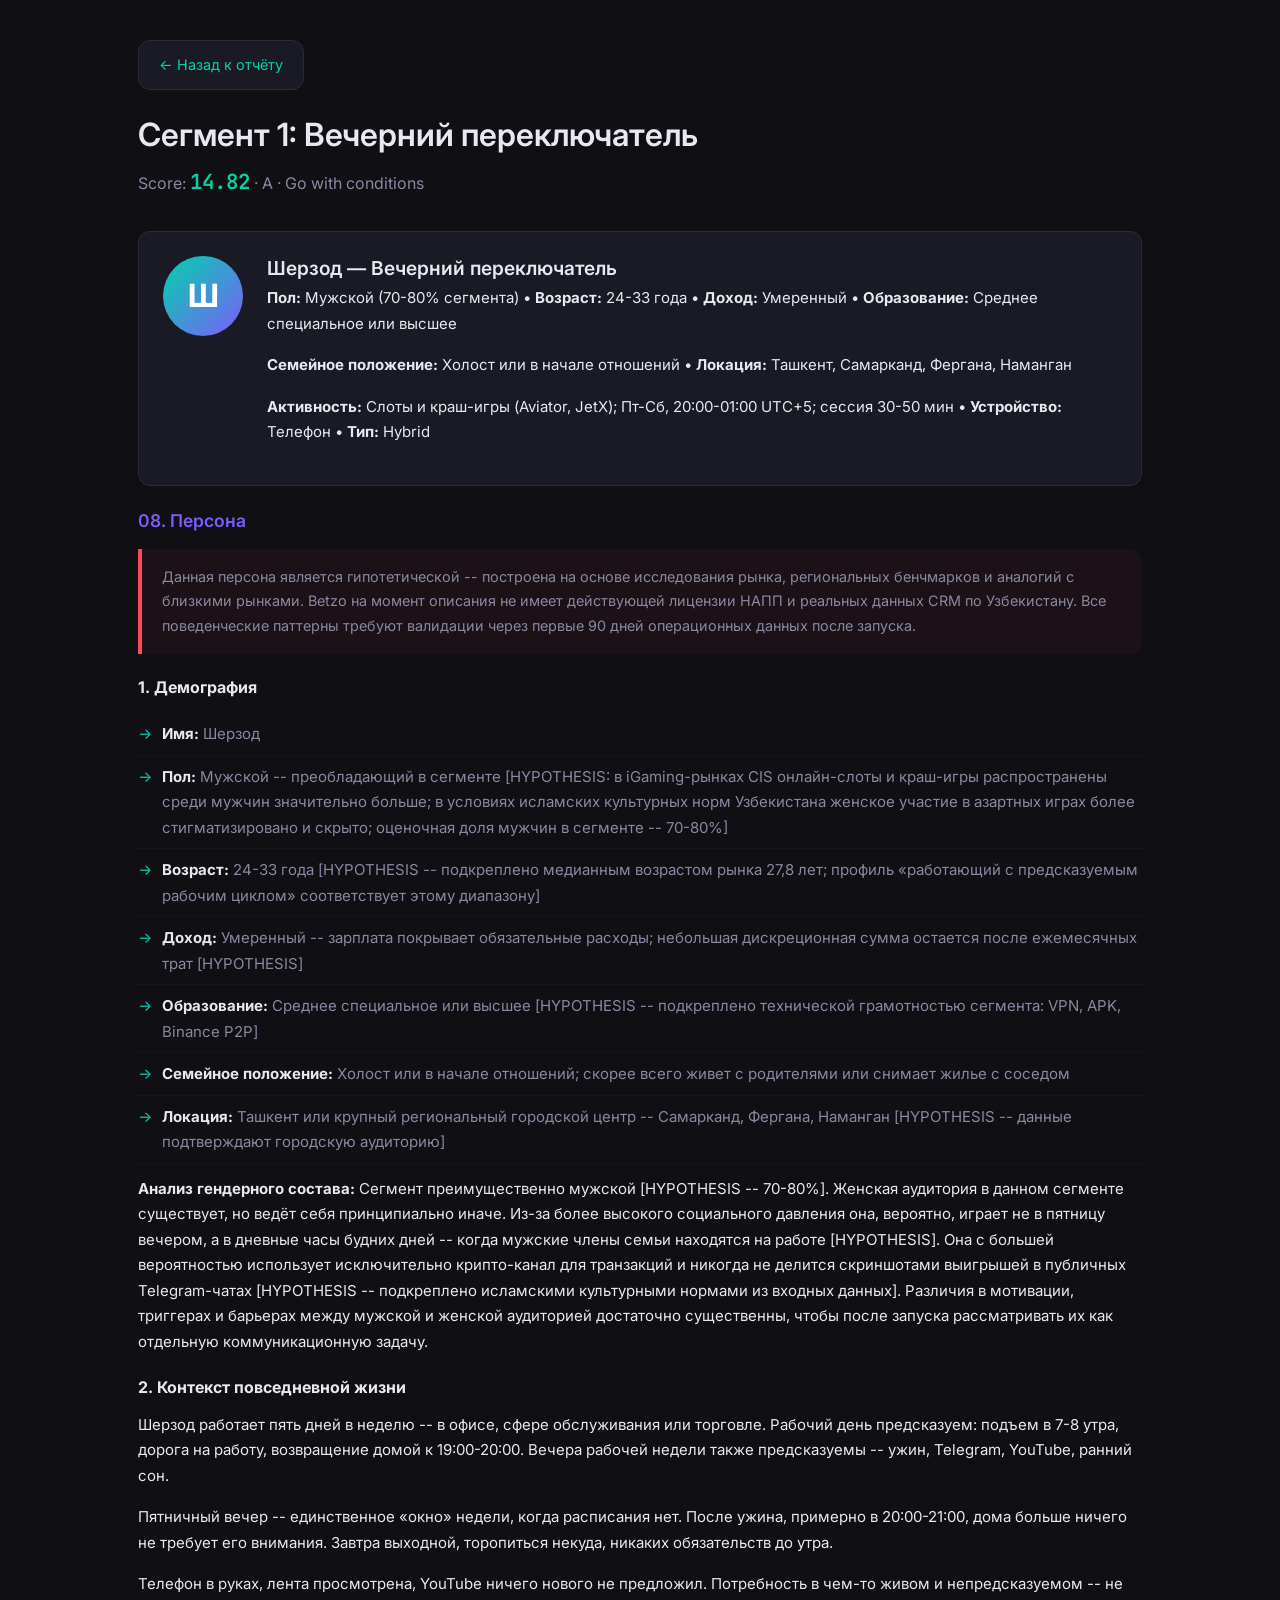
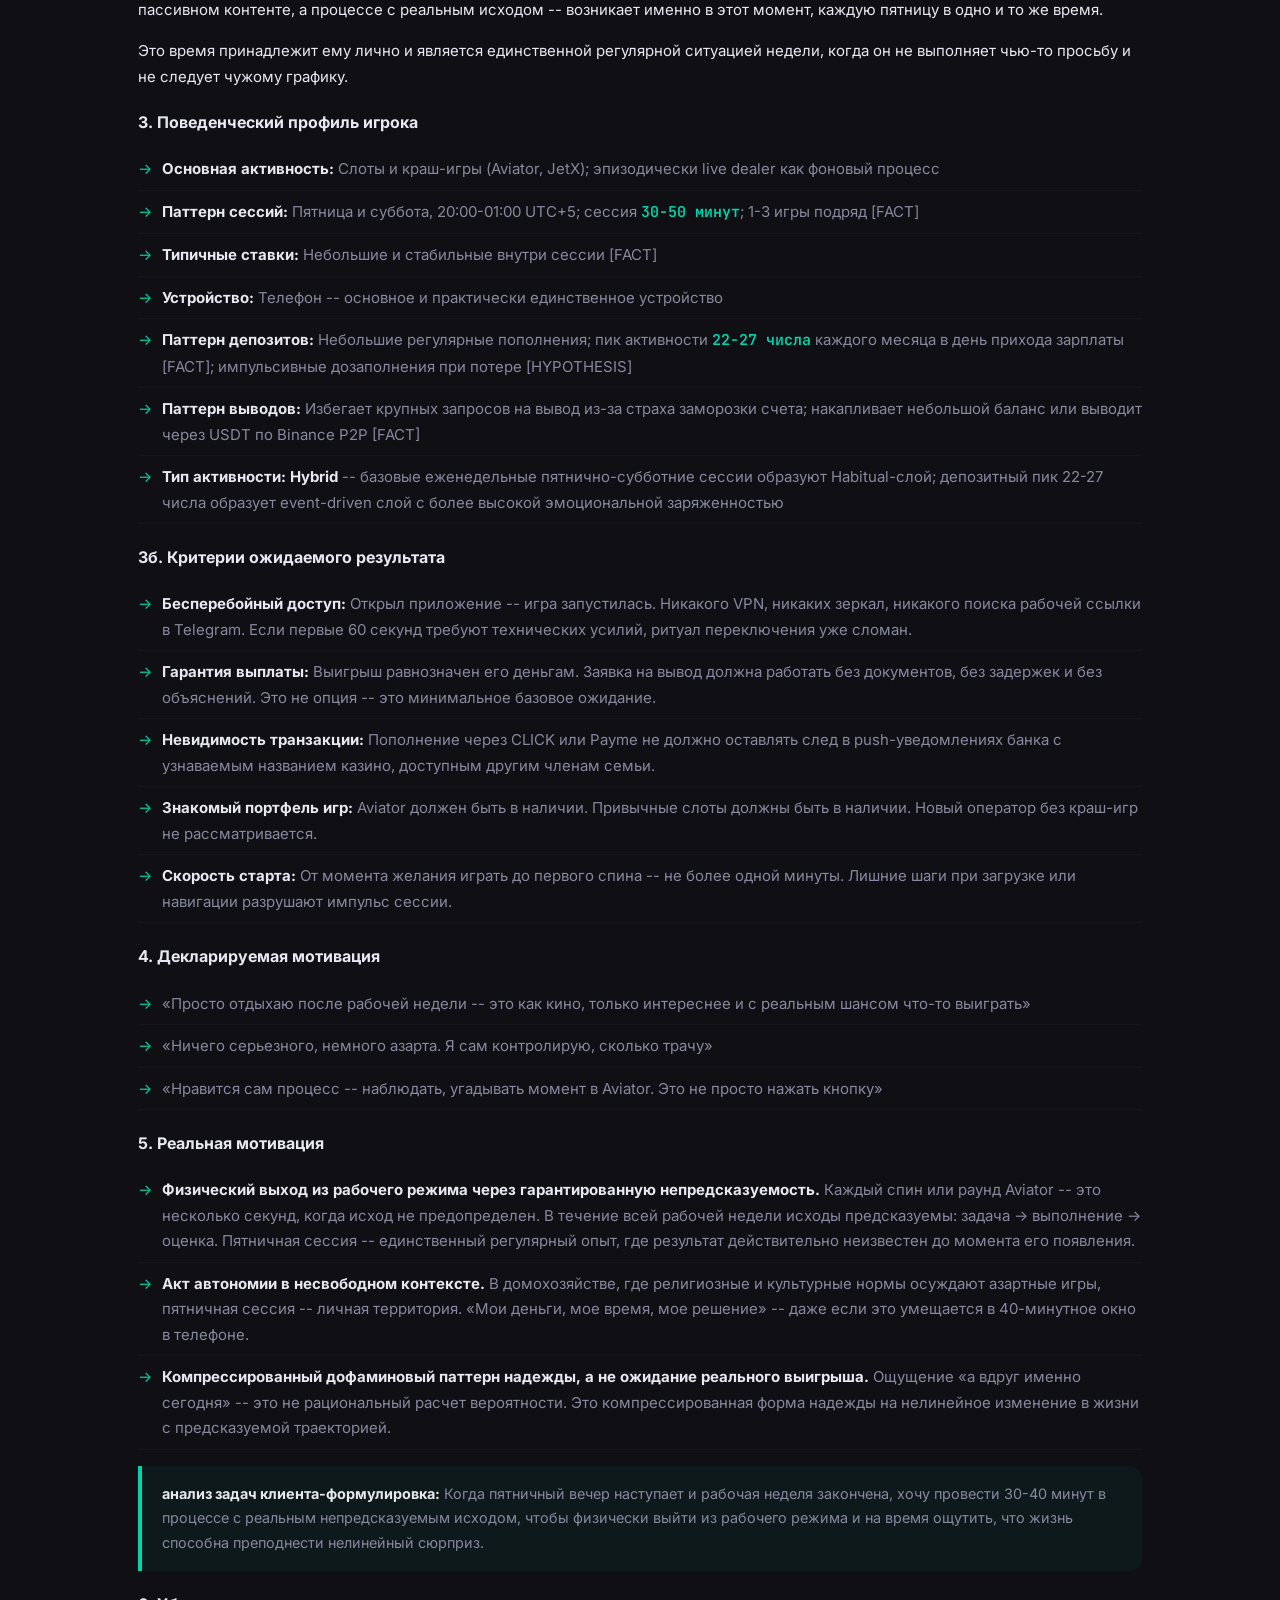
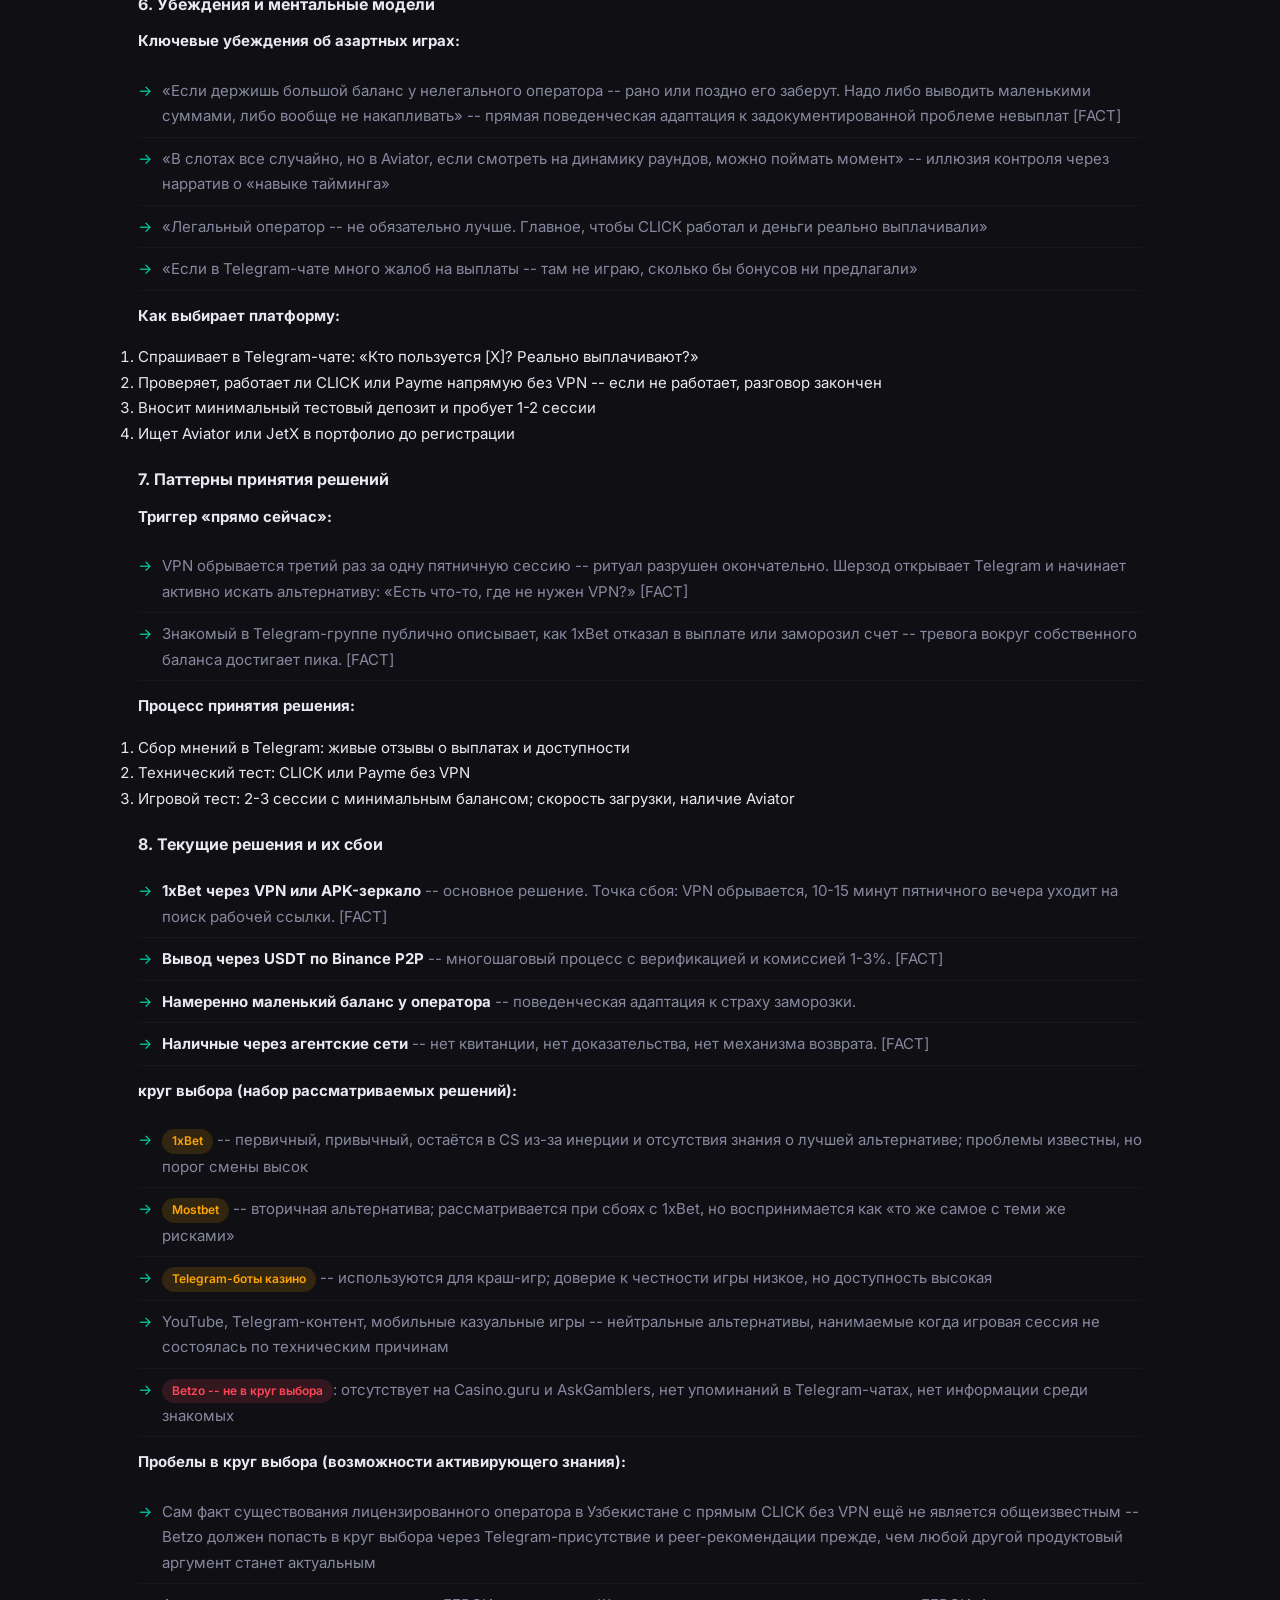
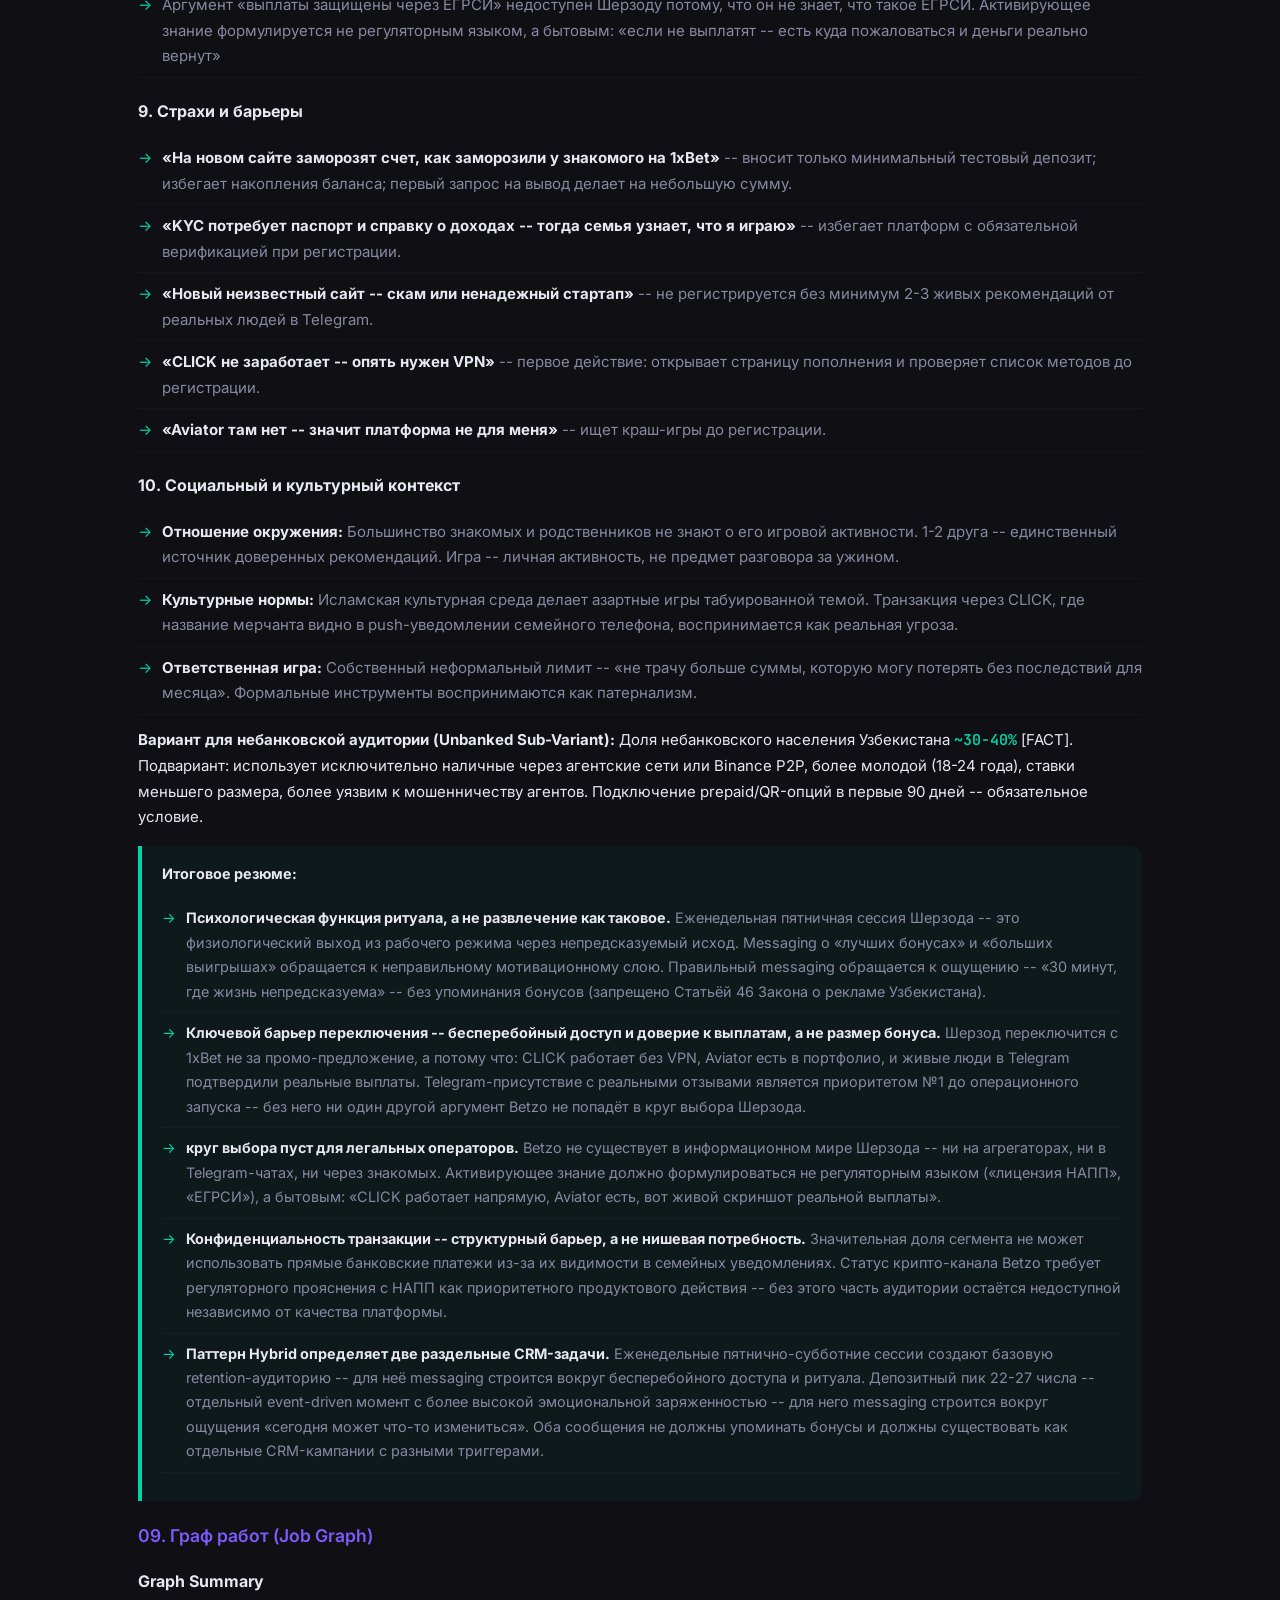
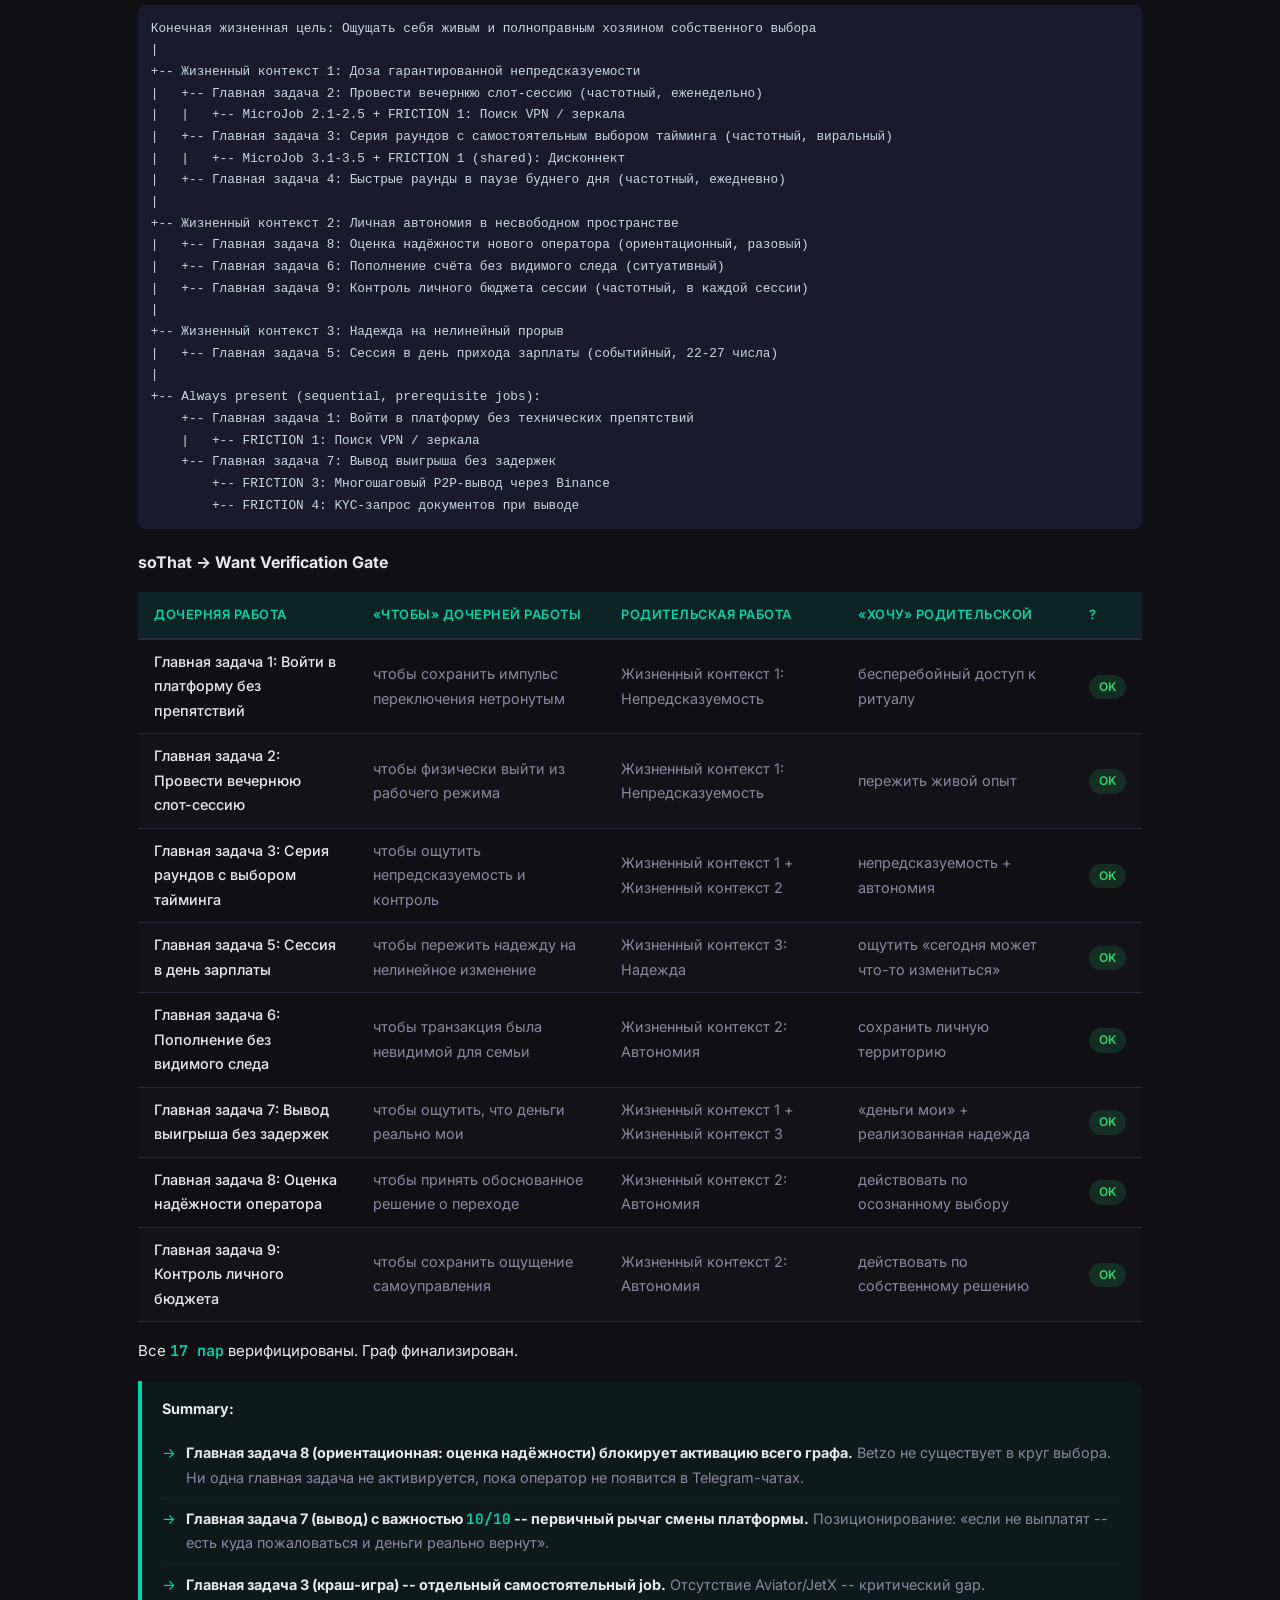
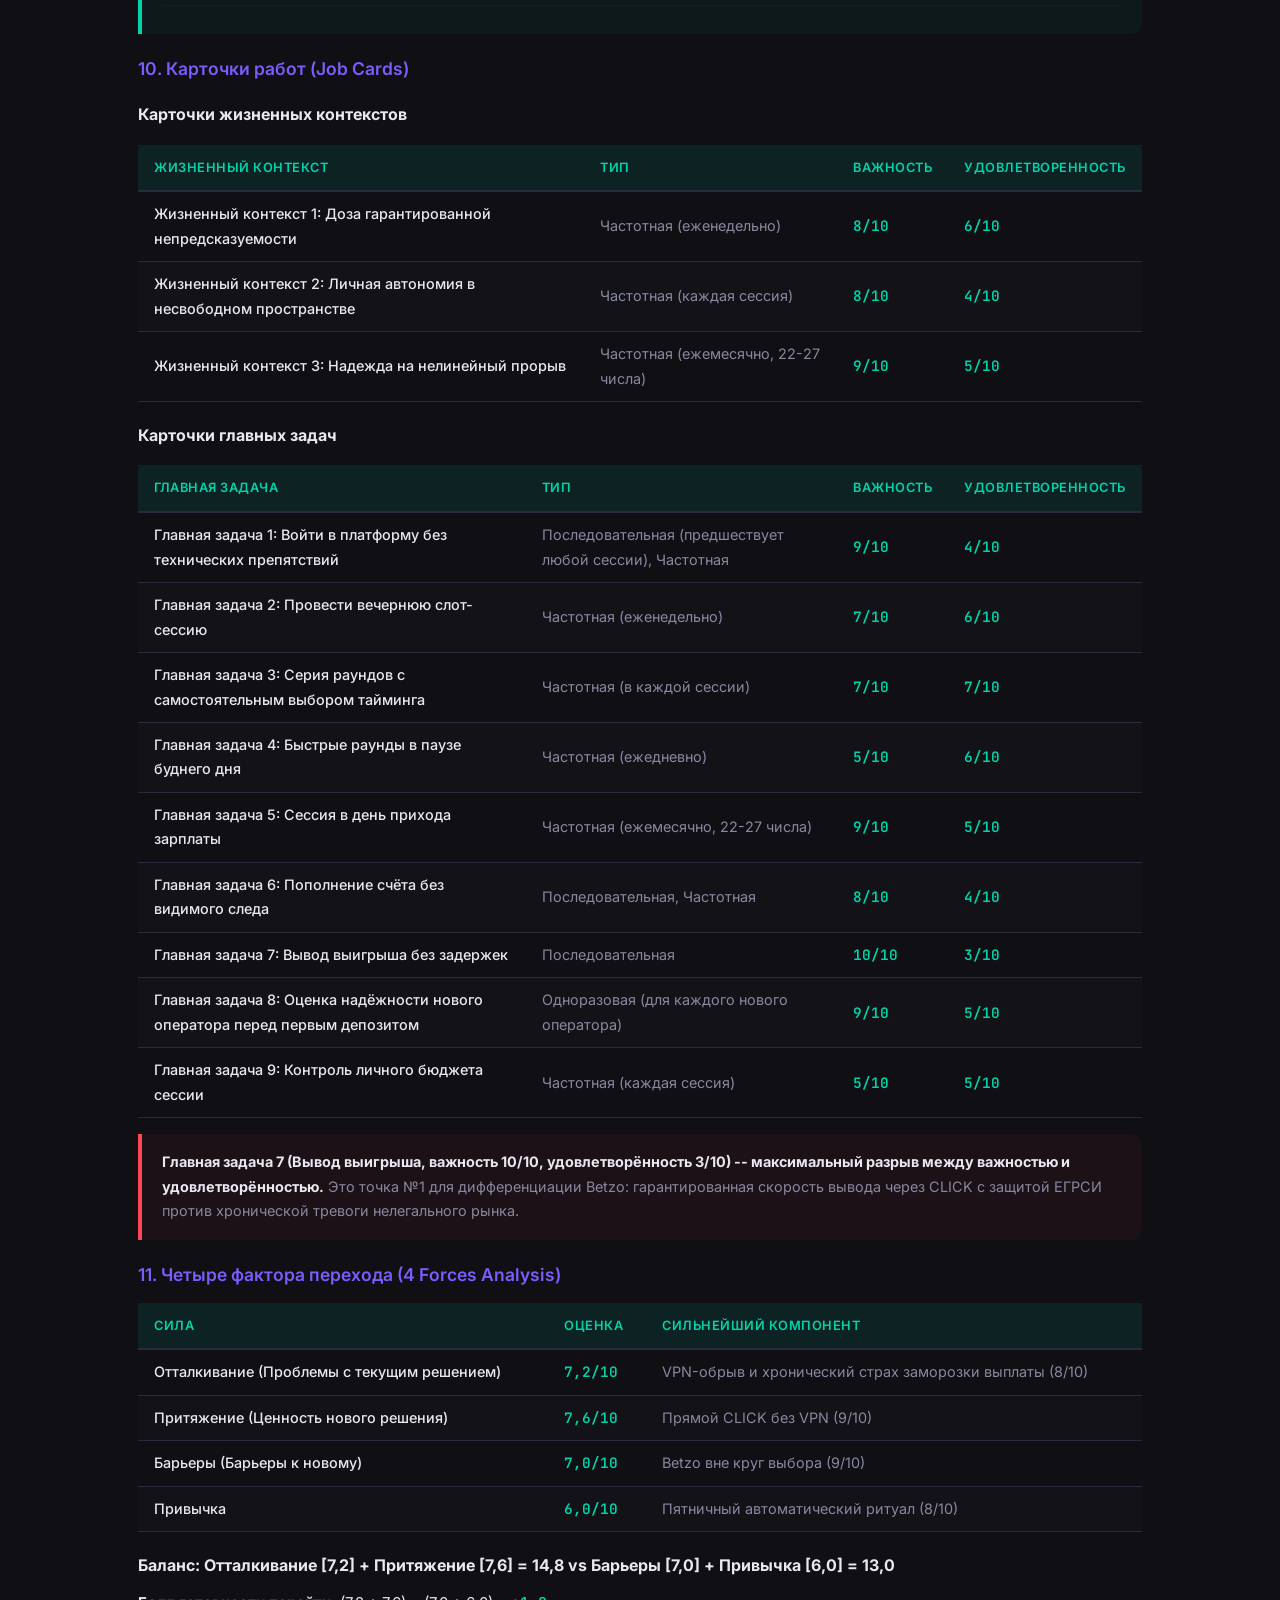
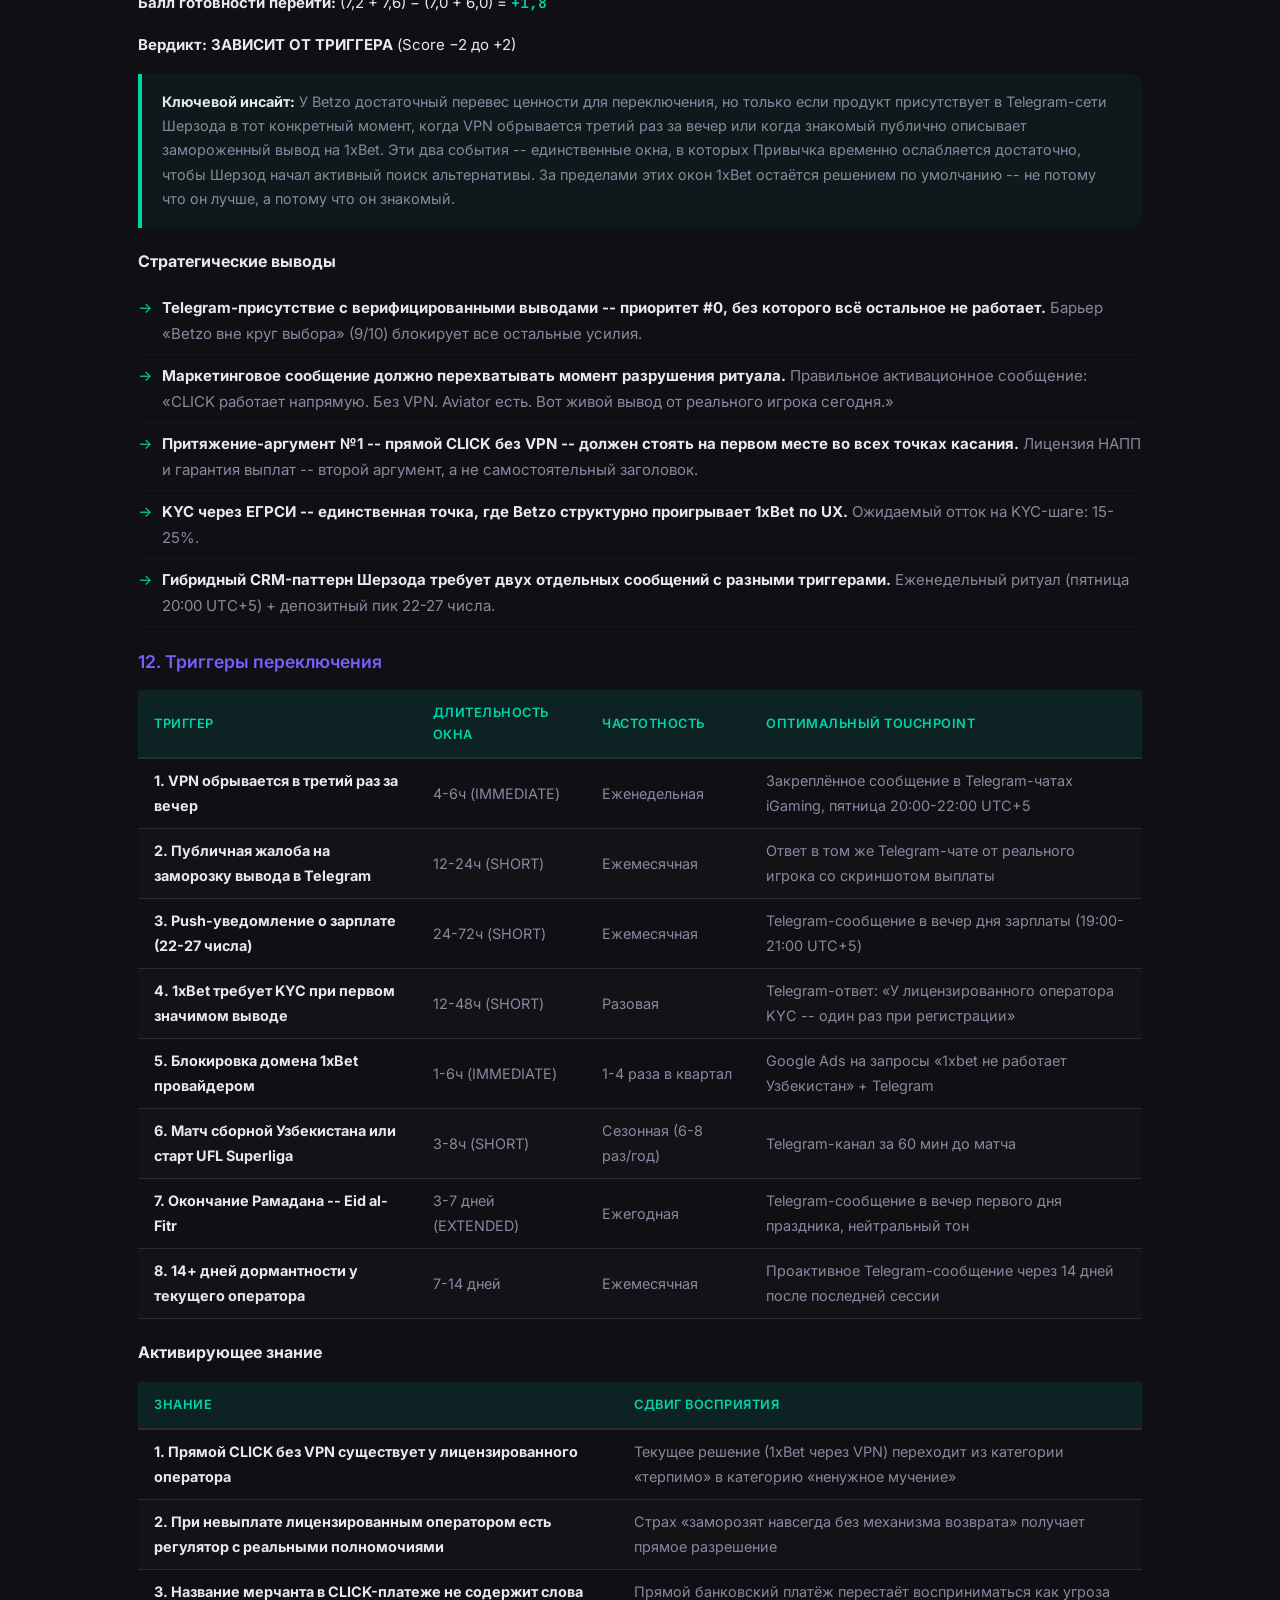
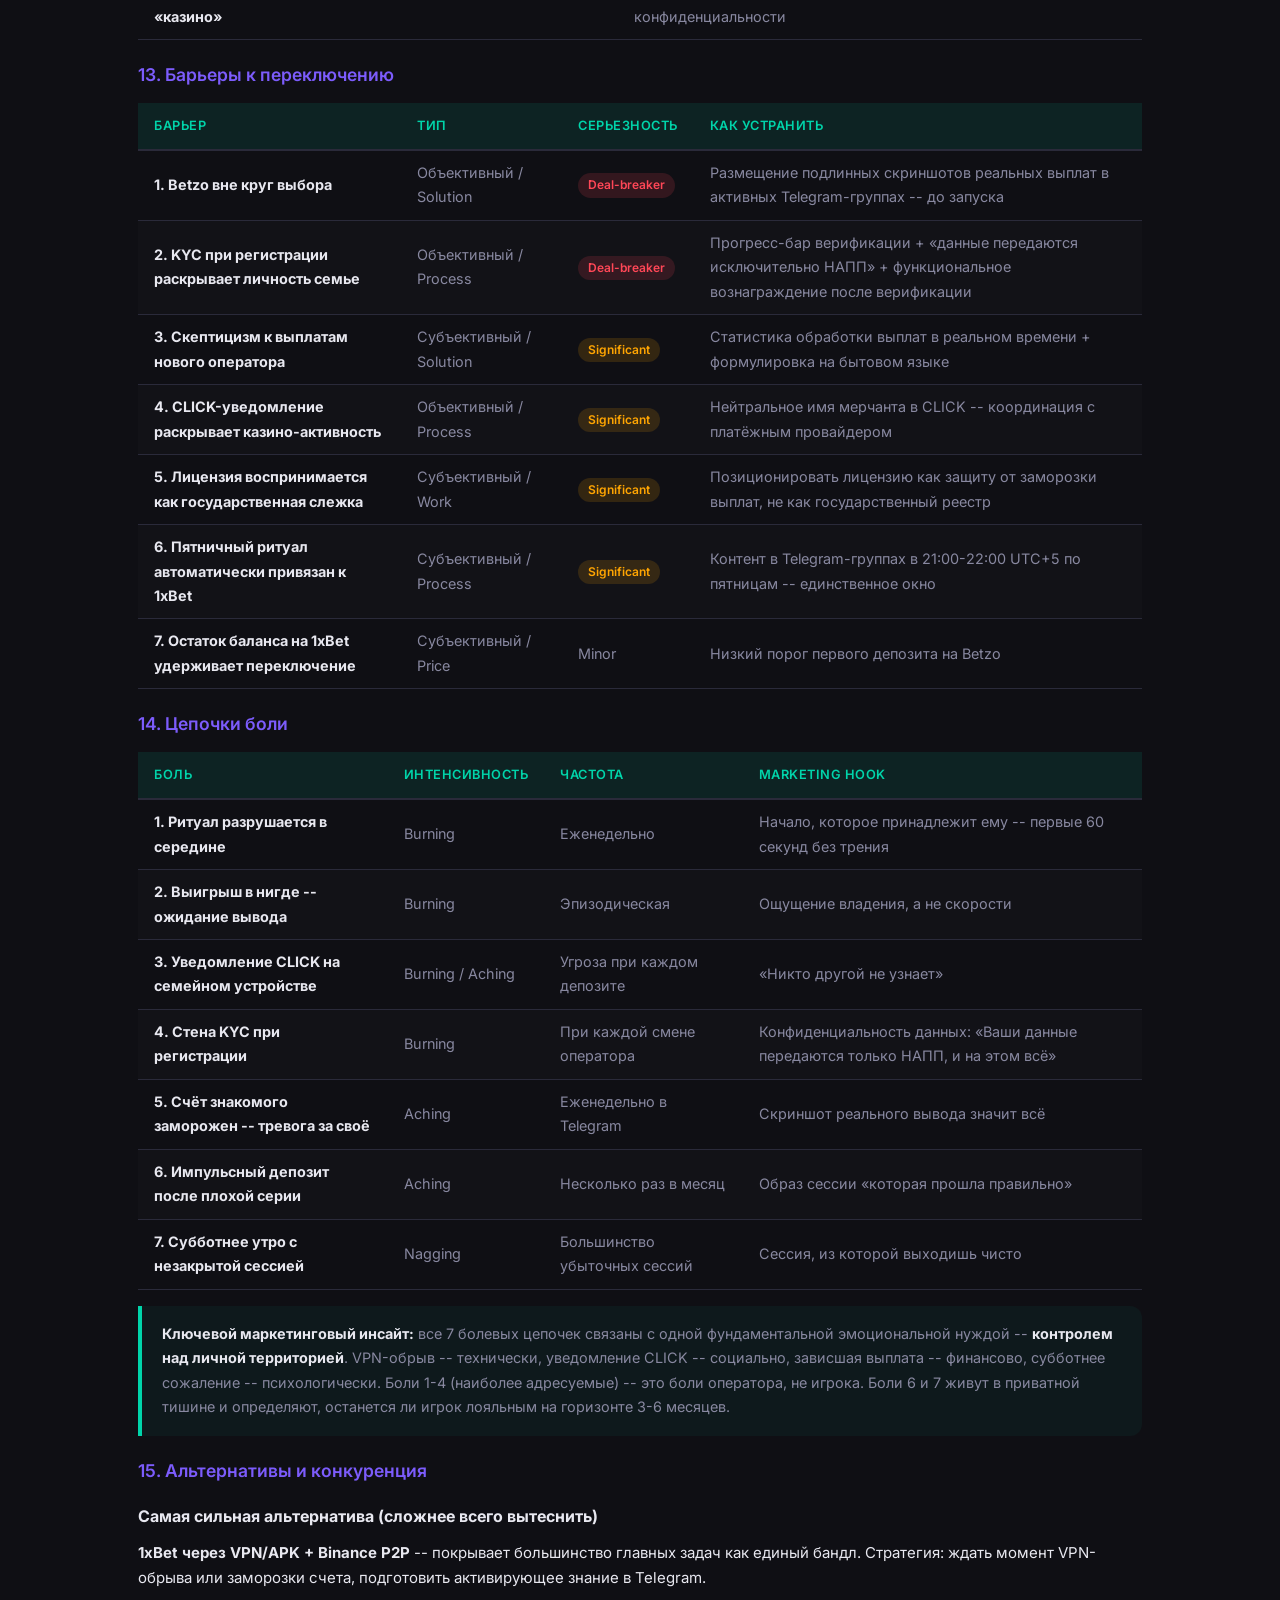
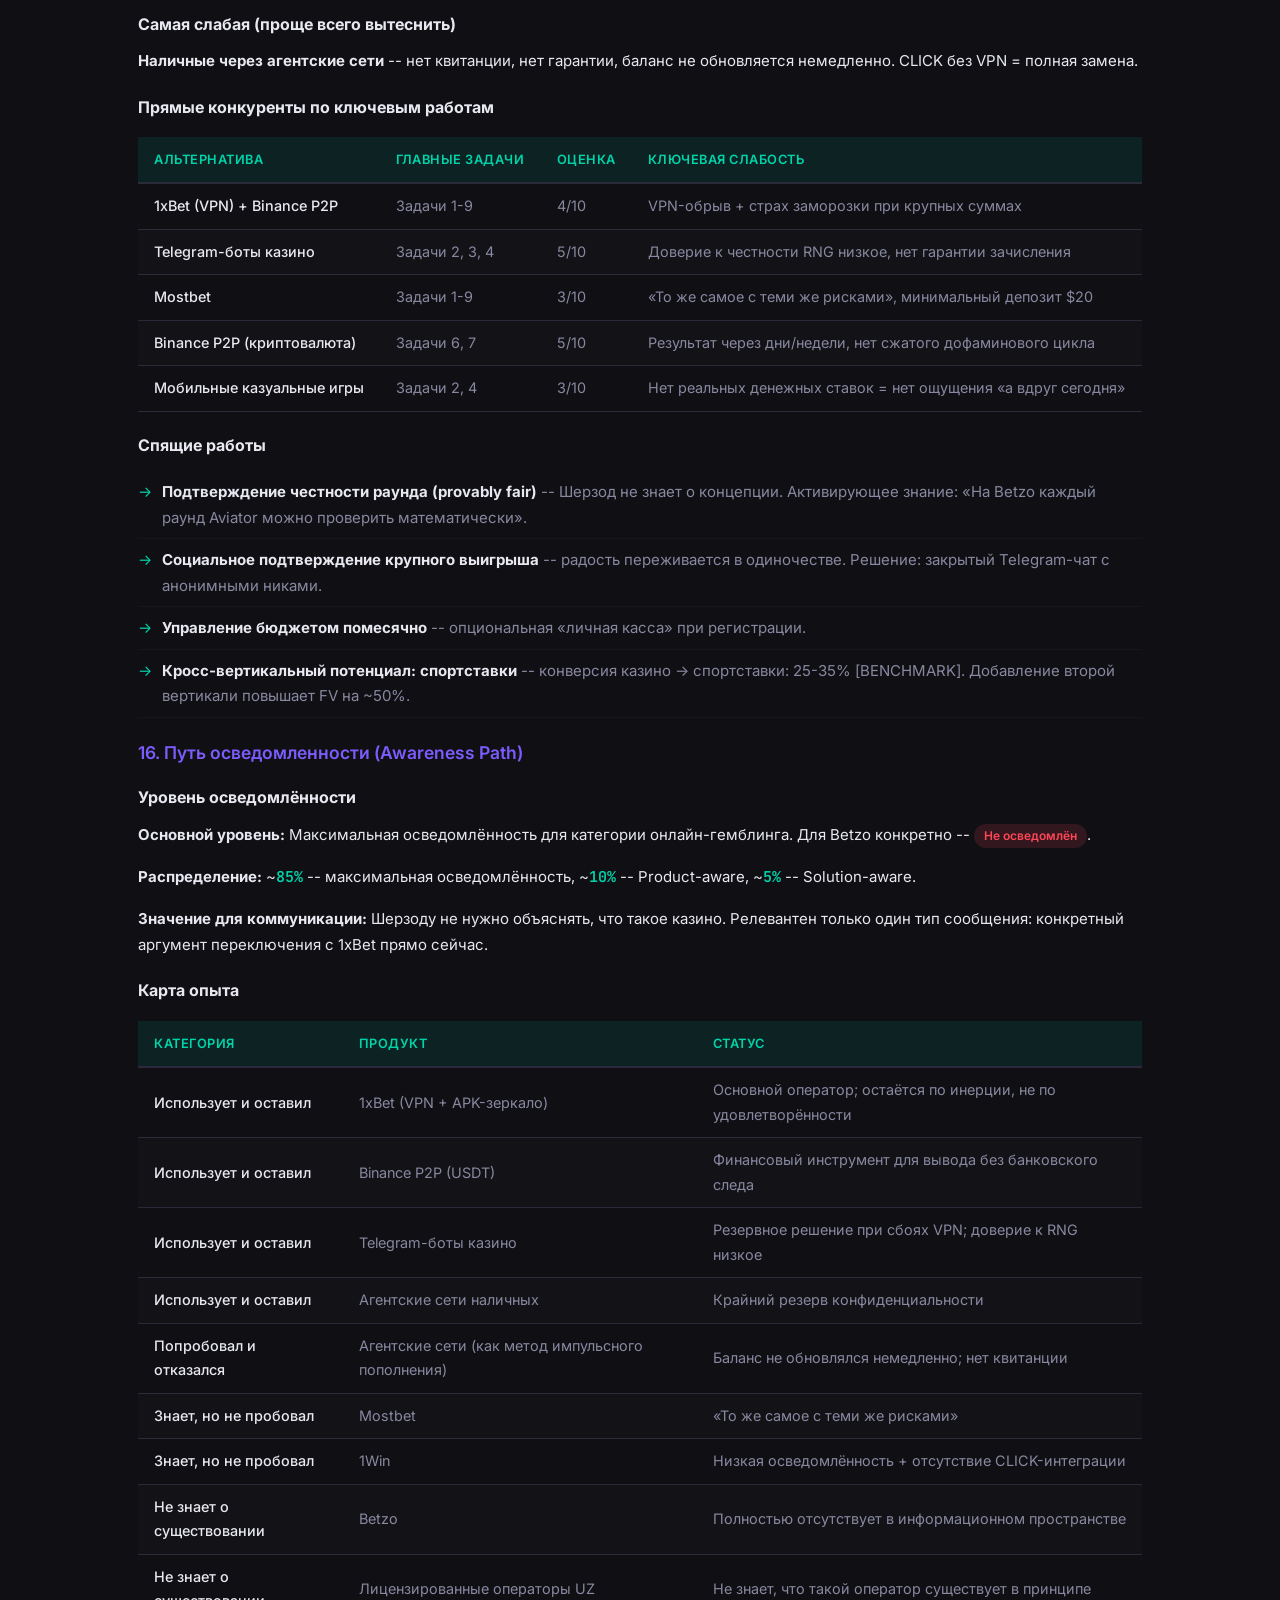
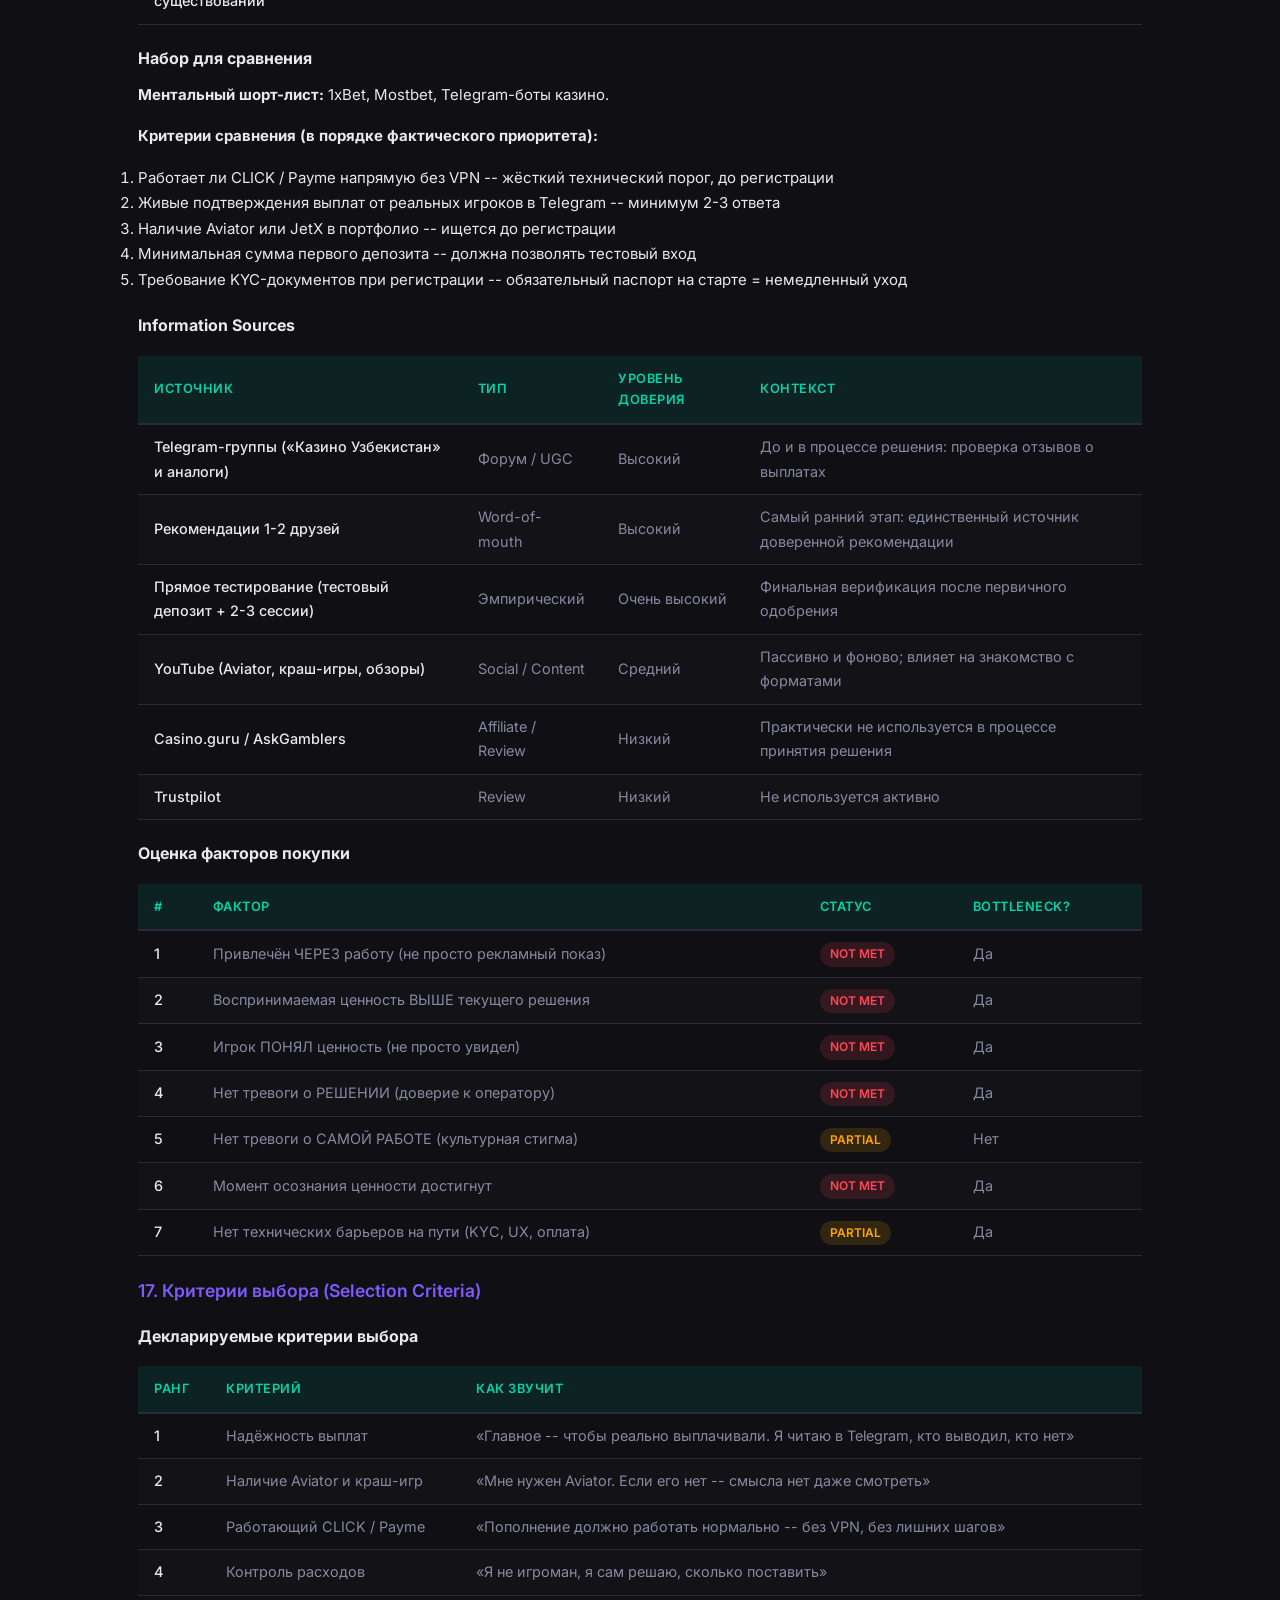
==== commit 068f6b82: "Update all HTML reports to v2 markdown content - Terminology: SuperBigJob→Конечная жизненная цель, C" ====
--- a/segment-1.html
+++ b/segment-1.html
@@ -49,15 +49,15 @@
 <h5>1. Демография</h5>
 <ul class="feature-list">
 <li><strong>Имя:</strong> Шерзод</li>
-<li><strong>Пол:</strong> Мужской -- преобладающий в сегменте [HYPOTHESIS: в iGaming-рынках CIS онлайн-слоты и краш-игры распространены среди мужчин значительно больше; оценочная доля мужчин в сегменте -- 70-80%]</li>
-<li><strong>Возраст:</strong> 24-33 года [HYPOTHESIS -- подкреплено медианным возрастом рынка 27,8 лет]</li>
+<li><strong>Пол:</strong> Мужской -- преобладающий в сегменте [HYPOTHESIS: в iGaming-рынках CIS онлайн-слоты и краш-игры распространены среди мужчин значительно больше; в условиях исламских культурных норм Узбекистана женское участие в азартных играх более стигматизировано и скрыто; оценочная доля мужчин в сегменте -- 70-80%]</li>
+<li><strong>Возраст:</strong> 24-33 года [HYPOTHESIS -- подкреплено медианным возрастом рынка 27,8 лет; профиль «работающий с предсказуемым рабочим циклом» соответствует этому диапазону]</li>
 <li><strong>Доход:</strong> Умеренный -- зарплата покрывает обязательные расходы; небольшая дискреционная сумма остается после ежемесячных трат [HYPOTHESIS]</li>
 <li><strong>Образование:</strong> Среднее специальное или высшее [HYPOTHESIS -- подкреплено технической грамотностью сегмента: VPN, APK, Binance P2P]</li>
 <li><strong>Семейное положение:</strong> Холост или в начале отношений; скорее всего живет с родителями или снимает жилье с соседом</li>
 <li><strong>Локация:</strong> Ташкент или крупный региональный городской центр -- Самарканд, Фергана, Наманган [HYPOTHESIS -- данные подтверждают городскую аудиторию]</li>
 </ul>
 
-<p><strong>Анализ гендерного состава:</strong> Сегмент преимущественно мужской [HYPOTHESIS -- 70-80%]. Женская аудитория в данном сегменте существует, но ведет себя принципиально иначе. Из-за более высокого социального давления она, вероятно, играет не в пятницу вечером, а в дневные часы будних дней -- когда мужские члены семьи находятся на работе. Она с большей вероятностью использует исключительно крипто-канал для транзакций и никогда не делится скриншотами выигрышей в публичных Telegram-чатах. Различия в мотивации, триггерах и барьерах достаточно существенны, чтобы после запуска рассматривать их как отдельную коммуникационную задачу.</p>
+<p><strong>Анализ гендерного состава:</strong> Сегмент преимущественно мужской [HYPOTHESIS -- 70-80%]. Женская аудитория в данном сегменте существует, но ведёт себя принципиально иначе. Из-за более высокого социального давления она, вероятно, играет не в пятницу вечером, а в дневные часы будних дней -- когда мужские члены семьи находятся на работе [HYPOTHESIS]. Она с большей вероятностью использует исключительно крипто-канал для транзакций и никогда не делится скриншотами выигрышей в публичных Telegram-чатах [HYPOTHESIS -- подкреплено исламскими культурными нормами из входных данных]. Различия в мотивации, триггерах и барьерах между мужской и женской аудиторией достаточно существенны, чтобы после запуска рассматривать их как отдельную коммуникационную задачу.</p>
 
 <h5>2. Контекст повседневной жизни</h5>
 <p>Шерзод работает пять дней в неделю -- в офисе, сфере обслуживания или торговле. Рабочий день предсказуем: подъем в 7-8 утра, дорога на работу, возвращение домой к 19:00-20:00. Вечера рабочей недели также предсказуемы -- ужин, Telegram, YouTube, ранний сон.</p>
@@ -100,7 +100,7 @@
 </ul>
 
 <div class="callout">
-<strong>AJTBD-формулировка:</strong> Когда пятничный вечер наступает и рабочая неделя закончена, хочу провести 30-40 минут в процессе с реальным непредсказуемым исходом, чтобы физически выйти из рабочего режима и на время ощутить, что жизнь способна преподнести нелинейный сюрприз.
+<strong>анализ задач клиента-формулировка:</strong> Когда пятничный вечер наступает и рабочая неделя закончена, хочу провести 30-40 минут в процессе с реальным непредсказуемым исходом, чтобы физически выйти из рабочего режима и на время ощутить, что жизнь способна преподнести нелинейный сюрприз.
 </div>
 
 <h5>6. Убеждения и ментальные модели</h5>
@@ -142,13 +142,19 @@
 <li><strong>Наличные через агентские сети</strong> -- нет квитанции, нет доказательства, нет механизма возврата. [FACT]</li>
 </ul>
 
-<p><strong>Consideration Set:</strong></p>
-<ul class="feature-list">
-<li><span class="badge badge-warn">1xBet</span> -- первичный, привычный, остается из-за инерции</li>
-<li><span class="badge badge-warn">Mostbet</span> -- вторичная альтернатива; воспринимается как &laquo;то же самое с теми же рисками&raquo;</li>
-<li><span class="badge badge-warn">Telegram-боты казино</span> -- доверие к честности RNG низкое, но доступность высокая</li>
-<li>YouTube, Telegram-контент, мобильные казуальные игры -- нейтральные альтернативы</li>
-<li><span class="badge badge-nogo">Betzo -- НЕ В CONSIDERATION SET</span>: отсутствует на Casino.guru и AskGamblers, нет упоминаний в Telegram-чатах</li>
+<p><strong>круг выбора (набор рассматриваемых решений):</strong></p>
+<ul class="feature-list">
+<li><span class="badge badge-warn">1xBet</span> -- первичный, привычный, остаётся в CS из-за инерции и отсутствия знания о лучшей альтернативе; проблемы известны, но порог смены высок</li>
+<li><span class="badge badge-warn">Mostbet</span> -- вторичная альтернатива; рассматривается при сбоях с 1xBet, но воспринимается как &laquo;то же самое с теми же рисками&raquo;</li>
+<li><span class="badge badge-warn">Telegram-боты казино</span> -- используются для краш-игр; доверие к честности игры низкое, но доступность высокая</li>
+<li>YouTube, Telegram-контент, мобильные казуальные игры -- нейтральные альтернативы, нанимаемые когда игровая сессия не состоялась по техническим причинам</li>
+<li><span class="badge badge-nogo">Betzo -- не в круг выбора</span>: отсутствует на Casino.guru и AskGamblers, нет упоминаний в Telegram-чатах, нет информации среди знакомых</li>
+</ul>
+
+<p><strong>Пробелы в круг выбора (возможности активирующего знания):</strong></p>
+<ul class="feature-list">
+<li>Сам факт существования лицензированного оператора в Узбекистане с прямым CLICK без VPN ещё не является общеизвестным -- Betzo должен попасть в круг выбора через Telegram-присутствие и peer-рекомендации прежде, чем любой другой продуктовый аргумент станет актуальным</li>
+<li>Аргумент &laquo;выплаты защищены через ЕГРСИ&raquo; недоступен Шерзоду потому, что он не знает, что такое ЕГРСИ. Активирующее знание формулируется не регуляторным языком, а бытовым: &laquo;если не выплатят -- есть куда пожаловаться и деньги реально вернут&raquo;</li>
 </ul>
 
 <h5>9. Страхи и барьеры</h5>
@@ -172,11 +178,11 @@
 <div class="callout">
 <strong>Итоговое резюме:</strong>
 <ul class="feature-list">
-<li><strong>Психологическая функция ритуала, а не развлечение.</strong> Messaging о &laquo;лучших бонусах&raquo; обращается к неправильному мотивационному слою.</li>
-<li><strong>Ключевой барьер переключения -- бесперебойный доступ и доверие к выплатам, а не размер бонуса.</strong></li>
-<li><strong>Consideration Set пуст для легальных операторов.</strong> Telegram-присутствие с реальными отзывами -- приоритет №1.</li>
-<li><strong>Конфиденциальность транзакции -- структурный барьер.</strong> Крипто-канал требует регуляторного прояснения с НАПП.</li>
-<li><strong>Паттерн Hybrid определяет две CRM-задачи.</strong> Еженедельные сессии + зарплатный пик 22-27 числа.</li>
+<li><strong>Психологическая функция ритуала, а не развлечение как таковое.</strong> Еженедельная пятничная сессия Шерзода -- это физиологический выход из рабочего режима через непредсказуемый исход. Messaging о &laquo;лучших бонусах&raquo; и &laquo;больших выигрышах&raquo; обращается к неправильному мотивационному слою. Правильный messaging обращается к ощущению -- &laquo;30 минут, где жизнь непредсказуема&raquo; -- без упоминания бонусов (запрещено Статьёй 46 Закона о рекламе Узбекистана).</li>
+<li><strong>Ключевой барьер переключения -- бесперебойный доступ и доверие к выплатам, а не размер бонуса.</strong> Шерзод переключится с 1xBet не за промо-предложение, а потому что: CLICK работает без VPN, Aviator есть в портфолио, и живые люди в Telegram подтвердили реальные выплаты. Telegram-присутствие с реальными отзывами является приоритетом №1 до операционного запуска -- без него ни один другой аргумент Betzo не попадёт в круг выбора Шерзода.</li>
+<li><strong>круг выбора пуст для легальных операторов.</strong> Betzo не существует в информационном мире Шерзода -- ни на агрегаторах, ни в Telegram-чатах, ни через знакомых. Активирующее знание должно формулироваться не регуляторным языком (&laquo;лицензия НАПП&raquo;, &laquo;ЕГРСИ&raquo;), а бытовым: &laquo;CLICK работает напрямую, Aviator есть, вот живой скриншот реальной выплаты&raquo;.</li>
+<li><strong>Конфиденциальность транзакции -- структурный барьер, а не нишевая потребность.</strong> Значительная доля сегмента не может использовать прямые банковские платежи из-за их видимости в семейных уведомлениях. Статус крипто-канала Betzo требует регуляторного прояснения с НАПП как приоритетного продуктового действия -- без этого часть аудитории остаётся недоступной независимо от качества платформы.</li>
+<li><strong>Паттерн Hybrid определяет две раздельные CRM-задачи.</strong> Еженедельные пятнично-субботние сессии создают базовую retention-аудиторию -- для неё messaging строится вокруг бесперебойного доступа и ритуала. Депозитный пик 22-27 числа -- отдельный event-driven момент с более высокой эмоциональной заряженностью -- для него messaging строится вокруг ощущения &laquo;сегодня может что-то измениться&raquo;. Оба сообщения не должны упоминать бонусы и должны существовать как отдельные CRM-кампании с разными триггерами.</li>
 </ul>
 </div>
 </div>
@@ -187,28 +193,27 @@
 
 <h5>Graph Summary</h5>
 <pre style="background:#1a1a2e;color:#c8d6e5;padding:1em;border-radius:8px;overflow-x:auto;font-size:0.85em;">
-SuperBigJob: Жить с подлинным переживанием и личной автономией
+Конечная жизненная цель: Ощущать себя живым и полноправным хозяином собственного выбора
 |
-+-- BigJob 1: Еженедельный ритуальный выход из предсказуемости
-|   +-- CoreJob 2: Вечерняя слот-сессия (частотный, еженедельно)
++-- Жизненный контекст 1: Доза гарантированной непредсказуемости
+|   +-- Главная задача 2: Провести вечернюю слот-сессию (частотный, еженедельно)
 |   |   +-- MicroJob 2.1-2.5 + FRICTION 1: Поиск VPN / зеркала
-|   +-- CoreJob 3: Краш-игра с таймингом кэш-аута (частотный, виральный)
+|   +-- Главная задача 3: Серия раундов с самостоятельным выбором тайминга (частотный, виральный)
 |   |   +-- MicroJob 3.1-3.5 + FRICTION 1 (shared): Дисконнект
-|   +-- CoreJob 5: Быстрая микро-сессия в паузе (частотный, ежедневно)
+|   +-- Главная задача 4: Быстрые раунды в паузе буднего дня (частотный, ежедневно)
 |
-+-- BigJob 2: Акт личной автономии в культурно ограниченном контексте
-|   +-- CoreJob 1: Найти и верифицировать оператора (ориентационный, разовый)
-|   +-- CoreJob 7: Крипто-транзакция ради приватности (ситуативный)
-|   +-- CoreJob 9: Личный неформальный лимит (частотный, в каждой сессии)
++-- Жизненный контекст 2: Личная автономия в несвободном пространстве
+|   +-- Главная задача 8: Оценка надёжности нового оператора (ориентационный, разовый)
+|   +-- Главная задача 6: Пополнение счёта без видимого следа (ситуативный)
+|   +-- Главная задача 9: Контроль личного бюджета сессии (частотный, в каждой сессии)
 |
-+-- BigJob 3: Надежда на нелинейное асимметричное изменение
-|   +-- CoreJob 4: Сессия в день зарплаты (событийный, 22-27 числа)
++-- Жизненный контекст 3: Надежда на нелинейный прорыв
+|   +-- Главная задача 5: Сессия в день прихода зарплаты (событийный, 22-27 числа)
 |
 +-- Always present (sequential, prerequisite jobs):
-    +-- CoreJob 6: Пополнение через CLICK/Payme
-    |   +-- FRICTION 2: Название казино в push-уведомлении
-    |   +-- FRICTION 5: Зависший депозит через агентскую сеть
-    +-- CoreJob 8: Вывод выигрыша
+    +-- Главная задача 1: Войти в платформу без технических препятствий
+    |   +-- FRICTION 1: Поиск VPN / зеркала
+    +-- Главная задача 7: Вывод выигрыша без задержек
         +-- FRICTION 3: Многошаговый P2P-вывод через Binance
         +-- FRICTION 4: KYC-запрос документов при выводе
 </pre>
@@ -217,14 +222,14 @@
 <table class="data-table">
 <thead><tr><th>Дочерняя работа</th><th>&laquo;Чтобы&raquo; дочерней работы</th><th>Родительская работа</th><th>&laquo;Хочу&raquo; родительской</th><th>?</th></tr></thead>
 <tbody>
-<tr><td>CoreJob 1: Найти и верифицировать оператора</td><td>чтобы принять информированное личное решение</td><td>BigJob 2: Акт личной автономии</td><td>действовать по осознанному выбору</td><td><span class="badge badge-go">OK</span></td></tr>
-<tr><td>CoreJob 2: Вечерняя слот-сессия</td><td>чтобы физически выйти из рабочего режима</td><td>BigJob 1: Ритуальный выход</td><td>пережить живой опыт</td><td><span class="badge badge-go">OK</span></td></tr>
-<tr><td>CoreJob 3: Краш-игра с таймингом</td><td>чтобы ощутить непредсказуемость и контроль</td><td>BigJob 1 + BigJob 2</td><td>непредсказуемость + автономия</td><td><span class="badge badge-go">OK</span></td></tr>
-<tr><td>CoreJob 4: Сессия в день зарплаты</td><td>чтобы пережить надежду на нелинейное изменение</td><td>BigJob 3: Надежда</td><td>ощутить &laquo;сегодня может что-то измениться&raquo;</td><td><span class="badge badge-go">OK</span></td></tr>
-<tr><td>CoreJob 6: Пополнение через CLICK/Payme</td><td>чтобы иметь баланс без барьеров</td><td>BigJob 1: Бесшовный доступ</td><td>сессия без трения</td><td><span class="badge badge-go">OK</span></td></tr>
-<tr><td>CoreJob 7: Крипто-транзакция</td><td>чтобы транзакция была невидимой для семьи</td><td>BigJob 2: Автономия</td><td>сохранить личную территорию</td><td><span class="badge badge-go">OK</span></td></tr>
-<tr><td>CoreJob 8: Вывод выигрыша</td><td>чтобы ощутить, что деньги реально мои</td><td>BigJob 1 + BigJob 3</td><td>&laquo;деньги мои&raquo; + реализованная надежда</td><td><span class="badge badge-go">OK</span></td></tr>
-<tr><td>CoreJob 9: Личный лимит</td><td>чтобы сохранить ощущение самоуправления</td><td>BigJob 2: Автономия</td><td>действовать по собственному решению</td><td><span class="badge badge-go">OK</span></td></tr>
+<tr><td>Главная задача 1: Войти в платформу без препятствий</td><td>чтобы сохранить импульс переключения нетронутым</td><td>Жизненный контекст 1: Непредсказуемость</td><td>бесперебойный доступ к ритуалу</td><td><span class="badge badge-go">OK</span></td></tr>
+<tr><td>Главная задача 2: Провести вечернюю слот-сессию</td><td>чтобы физически выйти из рабочего режима</td><td>Жизненный контекст 1: Непредсказуемость</td><td>пережить живой опыт</td><td><span class="badge badge-go">OK</span></td></tr>
+<tr><td>Главная задача 3: Серия раундов с выбором тайминга</td><td>чтобы ощутить непредсказуемость и контроль</td><td>Жизненный контекст 1 + Жизненный контекст 2</td><td>непредсказуемость + автономия</td><td><span class="badge badge-go">OK</span></td></tr>
+<tr><td>Главная задача 5: Сессия в день зарплаты</td><td>чтобы пережить надежду на нелинейное изменение</td><td>Жизненный контекст 3: Надежда</td><td>ощутить &laquo;сегодня может что-то измениться&raquo;</td><td><span class="badge badge-go">OK</span></td></tr>
+<tr><td>Главная задача 6: Пополнение без видимого следа</td><td>чтобы транзакция была невидимой для семьи</td><td>Жизненный контекст 2: Автономия</td><td>сохранить личную территорию</td><td><span class="badge badge-go">OK</span></td></tr>
+<tr><td>Главная задача 7: Вывод выигрыша без задержек</td><td>чтобы ощутить, что деньги реально мои</td><td>Жизненный контекст 1 + Жизненный контекст 3</td><td>&laquo;деньги мои&raquo; + реализованная надежда</td><td><span class="badge badge-go">OK</span></td></tr>
+<tr><td>Главная задача 8: Оценка надёжности оператора</td><td>чтобы принять обоснованное решение о переходе</td><td>Жизненный контекст 2: Автономия</td><td>действовать по осознанному выбору</td><td><span class="badge badge-go">OK</span></td></tr>
+<tr><td>Главная задача 9: Контроль личного бюджета</td><td>чтобы сохранить ощущение самоуправления</td><td>Жизненный контекст 2: Автономия</td><td>действовать по собственному решению</td><td><span class="badge badge-go">OK</span></td></tr>
 </tbody>
 </table>
 <p>Все <span class="metric">17 пар</span> верифицированы. Граф финализирован.</p>
@@ -232,9 +237,9 @@
 <div class="callout">
 <strong>Summary:</strong>
 <ul class="feature-list">
-<li><strong>CoreJob 1 (ориентационный) блокирует активацию всего графа.</strong> Betzo не существует в Consideration Set. Ни один CoreJob не активируется, пока оператор не появится в Telegram-чатах.</li>
-<li><strong>CoreJob 8 (вывод) с важностью <span class="metric">10/10</span> -- первичный рычаг смены платформы.</strong> Позиционирование: &laquo;если не выплатят -- есть куда пожаловаться и деньги реально вернут&raquo;.</li>
-<li><strong>CoreJob 3 (краш-игра) -- отдельный самостоятельный job.</strong> Отсутствие Aviator/JetX -- критический gap.</li>
+<li><strong>Главная задача 8 (ориентационная: оценка надёжности) блокирует активацию всего графа.</strong> Betzo не существует в круг выбора. Ни одна главная задача не активируется, пока оператор не появится в Telegram-чатах.</li>
+<li><strong>Главная задача 7 (вывод) с важностью <span class="metric">10/10</span> -- первичный рычаг смены платформы.</strong> Позиционирование: &laquo;если не выплатят -- есть куда пожаловаться и деньги реально вернут&raquo;.</li>
+<li><strong>Главная задача 3 (краш-игра) -- отдельный самостоятельный job.</strong> Отсутствие Aviator/JetX -- критический gap.</li>
 </ul>
 </div>
 </div>
@@ -243,73 +248,66 @@
 <div class="segment-section">
 <h4>10. Карточки работ (Job Cards)</h4>
 
-<h5>BigJobs</h5>
-<table class="data-table">
-<thead><tr><th>BigJob</th><th>Тип</th><th>Важность</th><th>Удовлетворенность</th></tr></thead>
-<tbody>
-<tr><td>BigJob 1: Еженедельный ритуальный выход из предсказуемости</td><td>Частотный (еженедельно)</td><td><span class="metric">8/10</span></td><td><span class="metric">3/10</span></td></tr>
-<tr><td>BigJob 2: Акт личной автономии в культурно ограниченном контексте</td><td>Частотный (каждая сессия)</td><td><span class="metric">8/10</span></td><td><span class="metric">3/10</span></td></tr>
-<tr><td>BigJob 3: Надежда на нелинейное асимметричное изменение</td><td>Частотный (ежемесячный пик)</td><td><span class="metric">9/10</span></td><td><span class="metric">4/10</span></td></tr>
-</tbody>
-</table>
-
-<h5>CoreJobs</h5>
-<table class="data-table">
-<thead><tr><th>CoreJob</th><th>Тип</th><th>Важность</th><th>Удовлетворенность</th></tr></thead>
-<tbody>
-<tr><td>CoreJob 1: Найти и верифицировать надежного оператора</td><td>Разовый (ориентационный)</td><td><span class="metric">9/10</span></td><td><span class="metric">2/10</span></td></tr>
-<tr><td>CoreJob 2: Вечерняя слот-сессия</td><td>Частотный (еженедельно)</td><td><span class="metric">7/10</span></td><td><span class="metric">3/10</span></td></tr>
-<tr><td>CoreJob 3: Краш-игра с таймингом кэш-аута</td><td>Частотный (в каждой сессии)</td><td><span class="metric">7/10</span></td><td><span class="metric">2/10</span></td></tr>
-<tr><td>CoreJob 4: Сессия в день зарплаты</td><td>Частотный (ежемесячный)</td><td><span class="metric">9/10</span></td><td><span class="metric">3/10</span></td></tr>
-<tr><td>CoreJob 5: Быстрая микро-сессия в паузе</td><td>Частотный (ежедневно)</td><td><span class="metric">5/10</span></td><td><span class="metric">3/10</span></td></tr>
-<tr><td>CoreJob 6: Пополнение через CLICK/Payme</td><td>Последовательный</td><td><span class="metric">8/10</span></td><td><span class="metric">3/10</span></td></tr>
-<tr><td>CoreJob 7: Крипто-транзакция ради приватности</td><td>Последовательный (ситуативный)</td><td><span class="metric">8/10</span></td><td><span class="metric">2/10</span></td></tr>
-<tr><td>CoreJob 8: Вывод выигрыша без трений</td><td>Последовательный</td><td><span class="metric">10/10</span></td><td><span class="metric">1/10</span></td></tr>
-<tr><td>CoreJob 9: Личный неформальный лимит</td><td>Частотный (каждая сессия)</td><td><span class="metric">6/10</span></td><td><span class="metric">6/10</span></td></tr>
+<h5>Карточки жизненных контекстов</h5>
+<table class="data-table">
+<thead><tr><th>Жизненный контекст</th><th>Тип</th><th>Важность</th><th>Удовлетворенность</th></tr></thead>
+<tbody>
+<tr><td>Жизненный контекст 1: Доза гарантированной непредсказуемости</td><td>Частотная (еженедельно)</td><td><span class="metric">8/10</span></td><td><span class="metric">6/10</span></td></tr>
+<tr><td>Жизненный контекст 2: Личная автономия в несвободном пространстве</td><td>Частотная (каждая сессия)</td><td><span class="metric">8/10</span></td><td><span class="metric">4/10</span></td></tr>
+<tr><td>Жизненный контекст 3: Надежда на нелинейный прорыв</td><td>Частотная (ежемесячно, 22-27 числа)</td><td><span class="metric">9/10</span></td><td><span class="metric">5/10</span></td></tr>
+</tbody>
+</table>
+
+<h5>Карточки главных задач</h5>
+<table class="data-table">
+<thead><tr><th>Главная задача</th><th>Тип</th><th>Важность</th><th>Удовлетворенность</th></tr></thead>
+<tbody>
+<tr><td>Главная задача 1: Войти в платформу без технических препятствий</td><td>Последовательная (предшествует любой сессии), Частотная</td><td><span class="metric">9/10</span></td><td><span class="metric">4/10</span></td></tr>
+<tr><td>Главная задача 2: Провести вечернюю слот-сессию</td><td>Частотная (еженедельно)</td><td><span class="metric">7/10</span></td><td><span class="metric">6/10</span></td></tr>
+<tr><td>Главная задача 3: Серия раундов с самостоятельным выбором тайминга</td><td>Частотная (в каждой сессии)</td><td><span class="metric">7/10</span></td><td><span class="metric">7/10</span></td></tr>
+<tr><td>Главная задача 4: Быстрые раунды в паузе буднего дня</td><td>Частотная (ежедневно)</td><td><span class="metric">5/10</span></td><td><span class="metric">6/10</span></td></tr>
+<tr><td>Главная задача 5: Сессия в день прихода зарплаты</td><td>Частотная (ежемесячно, 22-27 числа)</td><td><span class="metric">9/10</span></td><td><span class="metric">5/10</span></td></tr>
+<tr><td>Главная задача 6: Пополнение счёта без видимого следа</td><td>Последовательная, Частотная</td><td><span class="metric">8/10</span></td><td><span class="metric">4/10</span></td></tr>
+<tr><td>Главная задача 7: Вывод выигрыша без задержек</td><td>Последовательная</td><td><span class="metric">10/10</span></td><td><span class="metric">3/10</span></td></tr>
+<tr><td>Главная задача 8: Оценка надёжности нового оператора перед первым депозитом</td><td>Одноразовая (для каждого нового оператора)</td><td><span class="metric">9/10</span></td><td><span class="metric">5/10</span></td></tr>
+<tr><td>Главная задача 9: Контроль личного бюджета сессии</td><td>Частотная (каждая сессия)</td><td><span class="metric">5/10</span></td><td><span class="metric">5/10</span></td></tr>
 </tbody>
 </table>
 
 <div class="callout warning">
-<strong>CoreJob 8 (Вывод выигрыша) -- наибольший разрыв в графе: важность <span class="metric">10/10</span>, удовлетворенность <span class="metric">1/10</span>.</strong> Это первичный рычаг переключения с 1xBet и Mostbet. Лицензия НАПП и ЕГРСИ-защита создают структурное преимущество, которое нелегальные конкуренты принципиально не могут воспроизвести.
+<strong>Главная задача 7 (Вывод выигрыша, важность 10/10, удовлетворённость 3/10) -- максимальный разрыв между важностью и удовлетворённостью.</strong> Это точка №1 для дифференциации Betzo: гарантированная скорость вывода через CLICK с защитой ЕГРСИ против хронической тревоги нелегального рынка.
 </div>
 </div>
 
 <!-- 11_Четыре_силы -->
 <div class="segment-section">
-<h4>11. Четыре силы прогресса (4 Forces Analysis)</h4>
+<h4>11. Четыре фактора перехода (4 Forces Analysis)</h4>
 
 <table class="data-table">
 <thead><tr><th>Сила</th><th>Оценка</th><th>Сильнейший компонент</th></tr></thead>
 <tbody>
-<tr><td>Push (Проблемы с текущим решением)</td><td><span class="metric">8/10</span></td><td>Заморозка выплат без механизма возврата (9/10)</td></tr>
-<tr><td>Pull (Ценность нового решения)</td><td><span class="metric">8/10</span> (условная; до осведомленности = 0/10)</td><td>Гарантия выплаты через НАПП/ЕГРСИ (9/10)</td></tr>
-<tr><td>Barriers (Барьеры к новому)</td><td><span class="metric">7/10</span></td><td>Неизвестный оператор = предполагаемый скам (9/10)</td></tr>
-<tr><td>Habit (Привычка)</td><td><span class="metric">5/10</span></td><td>Пятничный ритуал (6/10) -- привязан к ритуалу, не к бренду</td></tr>
-</tbody>
-</table>
-
-<h5>Баланс: Push [8] + Pull [8] = 16 vs Barriers [7] + Habit [5] = 12</h5>
-<p><strong>Switch Score:</strong> (8 + 8) - (7 + 5) = <span class="metric">+4</span></p>
-
-<table class="data-table">
-<thead><tr><th>Состояние</th><th>Pull</th><th>Switch Score</th><th>Интерпретация</th></tr></thead>
-<tbody>
-<tr><td><strong>После Telegram peer-validation</strong></td><td>8/10</td><td><span class="metric">+4</span></td><td><span class="badge badge-go">Switch LIKELY</span></td></tr>
-<tr><td><strong>До Telegram peer-validation</strong> (текущее)</td><td>~0/10</td><td><span class="metric">-4</span></td><td><span class="badge badge-nogo">Switch UNLIKELY</span></td></tr>
-</tbody>
-</table>
+<tr><td>Отталкивание (Проблемы с текущим решением)</td><td><span class="metric">7,2/10</span></td><td>VPN-обрыв и хронический страх заморозки выплаты (8/10)</td></tr>
+<tr><td>Притяжение (Ценность нового решения)</td><td><span class="metric">7,6/10</span></td><td>Прямой CLICK без VPN (9/10)</td></tr>
+<tr><td>Барьеры (Барьеры к новому)</td><td><span class="metric">7,0/10</span></td><td>Betzo вне круг выбора (9/10)</td></tr>
+<tr><td>Привычка</td><td><span class="metric">6,0/10</span></td><td>Пятничный автоматический ритуал (8/10)</td></tr>
+</tbody>
+</table>
+
+<h5>Баланс: Отталкивание [7,2] + Притяжение [7,6] = 14,8 vs Барьеры [7,0] + Привычка [6,0] = 13,0</h5>
+<p><strong>Балл готовности перейти:</strong> (7,2 + 7,6) &minus; (7,0 + 6,0) = <span class="metric">+1,8</span></p>
+<p><strong>Вердикт: ЗАВИСИТ ОТ ТРИГГЕРА</strong> (Score &minus;2 до +2)</p>
 
 <div class="callout">
-<strong>Ключевой инсайт:</strong> Шерзод психологически готов переключиться. Push (8/10) силен, лояльность к 1xBet слаба (5/10 Habit). Единственного не хватает: знания о том, что Betzo существует, и 2-3 живых подтверждений в Telegram. Это информационная проблема, не продуктовая. Продукт уже выигрывает по всем осям -- он просто невидим.
+<strong>Ключевой инсайт:</strong> У Betzo достаточный перевес ценности для переключения, но только если продукт присутствует в Telegram-сети Шерзода в тот конкретный момент, когда VPN обрывается третий раз за вечер или когда знакомый публично описывает замороженный вывод на 1xBet. Эти два события -- единственные окна, в которых Привычка временно ослабляется достаточно, чтобы Шерзод начал активный поиск альтернативы. За пределами этих окон 1xBet остаётся решением по умолчанию -- не потому что он лучше, а потому что он знакомый.
 </div>
 
 <h5>Стратегические выводы</h5>
 <ul class="feature-list">
-<li><strong>Telegram peer-validation -- обязательная инфраструктура переключения.</strong> Switch Score флипается с -4 на +4 за счет одной переменной.</li>
-<li><strong>Аргумент о выплатах -- на бытовом языке.</strong> &laquo;Если Betzo откажет в выплате -- есть государственный регулятор, которому можно подать жалобу, и деньги придут.&raquo;</li>
-<li><strong>KYC-парадокс:</strong> легальный статус Betzo создает барьер, которого нет у 1xBet -- страх государственной записи об игровой активности.</li>
-<li><strong>CLICK без VPN должен быть проверяем до регистрации.</strong></li>
-<li><strong>Betzo встраивается в пятничный ритуал, а не заменяет его.</strong> Positioning: upgrade текущего ритуала.</li>
+<li><strong>Telegram-присутствие с верифицированными выводами -- приоритет #0, без которого всё остальное не работает.</strong> Барьер &laquo;Betzo вне круг выбора&raquo; (9/10) блокирует все остальные усилия.</li>
+<li><strong>Маркетинговое сообщение должно перехватывать момент разрушения ритуала.</strong> Правильное активационное сообщение: &laquo;CLICK работает напрямую. Без VPN. Aviator есть. Вот живой вывод от реального игрока сегодня.&raquo;</li>
+<li><strong>Притяжение-аргумент №1 -- прямой CLICK без VPN -- должен стоять на первом месте во всех точках касания.</strong> Лицензия НАПП и гарантия выплат -- второй аргумент, а не самостоятельный заголовок.</li>
+<li><strong>KYC через ЕГРСИ -- единственная точка, где Betzo структурно проигрывает 1xBet по UX.</strong> Ожидаемый отток на KYC-шаге: 15-25%.</li>
+<li><strong>Гибридный CRM-паттерн Шерзода требует двух отдельных сообщений с разными триггерами.</strong> Еженедельный ритуал (пятница 20:00 UTC+5) + депозитный пик 22-27 числа.</li>
 </ul>
 </div>
 
@@ -320,13 +318,14 @@
 <table class="data-table">
 <thead><tr><th>Триггер</th><th>Длительность окна</th><th>Частотность</th><th>Оптимальный touchpoint</th></tr></thead>
 <tbody>
-<tr><td><strong>1. VPN обрывается в пятницу</strong></td><td>4-24ч (IMMEDIATE)</td><td>Еженедельная</td><td>Закрепленный пост в Telegram-группах: &laquo;CLICK работает без VPN&raquo;</td></tr>
-<tr><td><strong>2. &laquo;1xBet заморозил вывод&raquo; в Telegram</strong></td><td>24-72ч (SHORT)</td><td>Еженедельная</td><td>Seed-посты с реальными скриншотами выплат</td></tr>
-<tr><td><strong>3. День зарплаты -- депозит не проходит</strong></td><td>24-72ч (SHORT)</td><td>Ежемесячная</td><td>Telegram Ads + Google Ads по &laquo;CLICK казино&raquo; с повышенными ставками 22-27 числа</td></tr>
-<tr><td><strong>4. KYC блокирует первый вывод</strong></td><td>4-24ч (IMMEDIATE)</td><td>Разовая</td><td>Ответ от амбассадора в течение 2-4 часов</td></tr>
-<tr><td><strong>5. Скриншот выплаты от знакомого</strong></td><td>24-72ч (SHORT)</td><td>Нерегулярная</td><td>Ambassador program -- реальные скриншоты</td></tr>
-<tr><td><strong>6. Навруз -- незапланированные деньги</strong></td><td>3-14 дней (EXTENDED)</td><td>Ежегодная</td><td>Telegram-контент в период 15-26 марта</td></tr>
-<tr><td><strong>7. 14-дневная пауза -- возврат</strong></td><td>24-72ч (SHORT)</td><td>Ежемесячная</td><td>Ретаргетинг на dormancy-аудиторию</td></tr>
+<tr><td><strong>1. VPN обрывается в третий раз за вечер</strong></td><td>4-6ч (IMMEDIATE)</td><td>Еженедельная</td><td>Закреплённое сообщение в Telegram-чатах iGaming, пятница 20:00-22:00 UTC+5</td></tr>
+<tr><td><strong>2. Публичная жалоба на заморозку вывода в Telegram</strong></td><td>12-24ч (SHORT)</td><td>Ежемесячная</td><td>Ответ в том же Telegram-чате от реального игрока со скриншотом выплаты</td></tr>
+<tr><td><strong>3. Push-уведомление о зарплате (22-27 числа)</strong></td><td>24-72ч (SHORT)</td><td>Ежемесячная</td><td>Telegram-сообщение в вечер дня зарплаты (19:00-21:00 UTC+5)</td></tr>
+<tr><td><strong>4. 1xBet требует KYC при первом значимом выводе</strong></td><td>12-48ч (SHORT)</td><td>Разовая</td><td>Telegram-ответ: &laquo;У лицензированного оператора KYC -- один раз при регистрации&raquo;</td></tr>
+<tr><td><strong>5. Блокировка домена 1xBet провайдером</strong></td><td>1-6ч (IMMEDIATE)</td><td>1-4 раза в квартал</td><td>Google Ads на запросы &laquo;1xbet не работает Узбекистан&raquo; + Telegram</td></tr>
+<tr><td><strong>6. Матч сборной Узбекистана или старт UFL Superliga</strong></td><td>3-8ч (SHORT)</td><td>Сезонная (6-8 раз/год)</td><td>Telegram-канал за 60 мин до матча</td></tr>
+<tr><td><strong>7. Окончание Рамадана -- Eid al-Fitr</strong></td><td>3-7 дней (EXTENDED)</td><td>Ежегодная</td><td>Telegram-сообщение в вечер первого дня праздника, нейтральный тон</td></tr>
+<tr><td><strong>8. 14+ дней дормантности у текущего оператора</strong></td><td>7-14 дней</td><td>Ежемесячная</td><td>Проактивное Telegram-сообщение через 14 дней после последней сессии</td></tr>
 </tbody>
 </table>
 
@@ -334,9 +333,9 @@
 <table class="data-table">
 <thead><tr><th>Знание</th><th>Сдвиг восприятия</th></tr></thead>
 <tbody>
-<tr><td><strong>1. Прямой CLICK без VPN</strong></td><td>VPN-обходной путь мгновенно становится излишним</td></tr>
-<tr><td><strong>2. Лицензия НАПП = механизм возврата денег</strong></td><td>&laquo;Лицензия&raquo; превращается из маркетинговой пустышки в конкретный механизм защиты</td></tr>
-<tr><td><strong>3. 1xBet работает без лицензии</strong></td><td>Поведенческая адаптация переосмысляется как симптом структурной незащищенности</td></tr>
+<tr><td><strong>1. Прямой CLICK без VPN существует у лицензированного оператора</strong></td><td>Текущее решение (1xBet через VPN) переходит из категории &laquo;терпимо&raquo; в категорию &laquo;ненужное мучение&raquo;</td></tr>
+<tr><td><strong>2. При невыплате лицензированным оператором есть регулятор с реальными полномочиями</strong></td><td>Страх &laquo;заморозят навсегда без механизма возврата&raquo; получает прямое разрешение</td></tr>
+<tr><td><strong>3. Название мерчанта в CLICK-платеже не содержит слова &laquo;казино&raquo;</strong></td><td>Прямой банковский платёж перестаёт восприниматься как угроза конфиденциальности</td></tr>
 </tbody>
 </table>
 </div>
@@ -348,13 +347,13 @@
 <table class="data-table">
 <thead><tr><th>Барьер</th><th>Тип</th><th>Серьезность</th><th>Как устранить</th></tr></thead>
 <tbody>
-<tr><td><strong>1. Betzo невидим в Discovery-каналах</strong></td><td>Объективный / Solution</td><td><span class="badge badge-nogo">Deal-breaker</span></td><td>Telegram-присутствие через реальных пользователей -- до запуска</td></tr>
-<tr><td><strong>2. Неизвестный оператор = скам</strong></td><td>Субъективный / Solution</td><td><span class="badge badge-nogo">Deal-breaker</span></td><td>Засеять Telegram-группы реальными скриншотами выплат</td></tr>
-<tr><td><strong>3. KYC-парадокс легального оператора</strong></td><td>Объективный + Субъективный / Process</td><td><span class="badge badge-nogo">Deal-breaker</span></td><td>Онбординг: &laquo;документы не нужны для начала; KYC при выводе защищает ваши деньги&raquo;</td></tr>
-<tr><td><strong>4. Страх заморозки выплат</strong></td><td>Субъективный / Solution</td><td><span class="badge badge-warn">Significant</span></td><td>&laquo;Если Betzo откажет -- есть НАПП с реальными полномочиями&raquo;</td></tr>
-<tr><td><strong>5. Видимость CLICK-транзакции в семье</strong></td><td>Объективный / Process</td><td><span class="badge badge-warn">Significant</span></td><td>Нейтральный дескриптор мерчанта или крипто-канал</td></tr>
-<tr><td><strong>6. Лицензия НАПП -- просто слово</strong></td><td>Субъективный / Solution</td><td><span class="badge badge-warn">Significant</span></td><td>Переформулировать на бытовой язык</td></tr>
-<tr><td><strong>7. Скептицизм к CLICK до личной проверки</strong></td><td>Субъективный / Process</td><td><span class="badge badge-warn">Significant</span></td><td>Список платежных методов видимый без логина</td></tr>
+<tr><td><strong>1. Betzo вне круг выбора</strong></td><td>Объективный / Solution</td><td><span class="badge badge-nogo">Deal-breaker</span></td><td>Размещение подлинных скриншотов реальных выплат в активных Telegram-группах -- до запуска</td></tr>
+<tr><td><strong>2. KYC при регистрации раскрывает личность семье</strong></td><td>Объективный / Process</td><td><span class="badge badge-nogo">Deal-breaker</span></td><td>Прогресс-бар верификации + &laquo;данные передаются исключительно НАПП&raquo; + функциональное вознаграждение после верификации</td></tr>
+<tr><td><strong>3. Скептицизм к выплатам нового оператора</strong></td><td>Субъективный / Solution</td><td><span class="badge badge-warn">Significant</span></td><td>Статистика обработки выплат в реальном времени + формулировка на бытовом языке</td></tr>
+<tr><td><strong>4. CLICK-уведомление раскрывает казино-активность</strong></td><td>Объективный / Process</td><td><span class="badge badge-warn">Significant</span></td><td>Нейтральное имя мерчанта в CLICK -- координация с платёжным провайдером</td></tr>
+<tr><td><strong>5. Лицензия воспринимается как государственная слежка</strong></td><td>Субъективный / Work</td><td><span class="badge badge-warn">Significant</span></td><td>Позиционировать лицензию как защиту от заморозки выплат, не как государственный реестр</td></tr>
+<tr><td><strong>6. Пятничный ритуал автоматически привязан к 1xBet</strong></td><td>Субъективный / Process</td><td><span class="badge badge-warn">Significant</span></td><td>Контент в Telegram-группах в 21:00-22:00 UTC+5 по пятницам -- единственное окно</td></tr>
+<tr><td><strong>7. Остаток баланса на 1xBet удерживает переключение</strong></td><td>Субъективный / Price</td><td>Minor</td><td>Низкий порог первого депозита на Betzo</td></tr>
 </tbody>
 </table>
 </div>
@@ -366,19 +365,18 @@
 <table class="data-table">
 <thead><tr><th>Боль</th><th>Интенсивность</th><th>Частота</th><th>Marketing hook</th></tr></thead>
 <tbody>
-<tr><td><strong>1. VPN обрывается -- ритуал разрушен</strong></td><td>Burning</td><td>Каждые 2-3 пятницы</td><td>&laquo;Открываешь -- работает&raquo;</td></tr>
-<tr><td><strong>2. Пятница закончилась -- сессии не было</strong></td><td>Burning</td><td>1-2 раза в месяц</td><td>Вечер, который не зависит от VPN</td></tr>
-<tr><td><strong>3. Выиграл -- но наслаждаться страшно</strong></td><td>Aching</td><td>Еженедельно</td><td>&laquo;Выигрыш -- это твои деньги. Сразу&raquo;</td></tr>
-<tr><td><strong>4. Чужая заморозка -- личная паника</strong></td><td>Burning</td><td>1-2 раза в месяц</td><td>&laquo;Если Betzo откажет -- есть орган, который заставит вернуть&raquo;</td></tr>
-<tr><td><strong>5. CLICK-транзакция видна семье</strong></td><td>Burning / Aching</td><td>Страх при каждом депозите</td><td>&laquo;То, что происходит в пятницу вечером -- остается только твоим&raquo;</td></tr>
-<tr><td><strong>6. День зарплаты -- депозит завис</strong></td><td>Aching</td><td>Ежемесячно 22-27</td><td>&laquo;Захотел сыграть -- окно есть прямо сейчас&raquo;</td></tr>
-<tr><td><strong>7. KYC при выводе -- ловушка?</strong></td><td>Burning</td><td>При каждом легальном операторе</td><td>&laquo;Твои деньги защищены еще до верификации&raquo;</td></tr>
-<tr><td><strong>8. Неизвестный оператор -- знакомая боль надежнее</strong></td><td>Aching</td><td>При каждом рассмотрении</td><td>Один живой скриншот в правильном чате</td></tr>
+<tr><td><strong>1. Ритуал разрушается в середине</strong></td><td>Burning</td><td>Еженедельно</td><td>Начало, которое принадлежит ему -- первые 60 секунд без трения</td></tr>
+<tr><td><strong>2. Выигрыш в нигде -- ожидание вывода</strong></td><td>Burning</td><td>Эпизодическая</td><td>Ощущение владения, а не скорости</td></tr>
+<tr><td><strong>3. Уведомление CLICK на семейном устройстве</strong></td><td>Burning / Aching</td><td>Угроза при каждом депозите</td><td>&laquo;Никто другой не узнает&raquo;</td></tr>
+<tr><td><strong>4. Стена KYC при регистрации</strong></td><td>Burning</td><td>При каждой смене оператора</td><td>Конфиденциальность данных: &laquo;Ваши данные передаются только НАПП, и на этом всё&raquo;</td></tr>
+<tr><td><strong>5. Счёт знакомого заморожен -- тревога за своё</strong></td><td>Aching</td><td>Еженедельно в Telegram</td><td>Скриншот реального вывода значит всё</td></tr>
+<tr><td><strong>6. Импульсный депозит после плохой серии</strong></td><td>Aching</td><td>Несколько раз в месяц</td><td>Образ сессии &laquo;которая прошла правильно&raquo;</td></tr>
+<tr><td><strong>7. Субботнее утро с незакрытой сессией</strong></td><td>Nagging</td><td>Большинство убыточных сессий</td><td>Сессия, из которой выходишь чисто</td></tr>
 </tbody>
 </table>
 
 <div class="callout">
-<strong>Ключевой маркетинговый инсайт:</strong> все 8 болей апеллируют к одному чувству -- <strong>отсутствию контроля</strong>. VPN обрывается -- нет контроля над доступом. Выплата может зависнуть -- нет контроля над деньгами. Транзакция видна -- нет контроля над приватностью. Betzo как продукт должен восстанавливать это чувство контроля.
+<strong>Ключевой маркетинговый инсайт:</strong> все 7 болевых цепочек связаны с одной фундаментальной эмоциональной нуждой -- <strong>контролем над личной территорией</strong>. VPN-обрыв -- технически, уведомление CLICK -- социально, зависшая выплата -- финансово, субботнее сожаление -- психологически. Боли 1-4 (наиболее адресуемые) -- это боли оператора, не игрока. Боли 6 и 7 живут в приватной тишине и определяют, останется ли игрок лояльным на горизонте 3-6 месяцев.
 </div>
 </div>
 
@@ -387,20 +385,20 @@
 <h4>15. Альтернативы и конкуренция</h4>
 
 <h5>Самая сильная альтернатива (сложнее всего вытеснить)</h5>
-<p><strong>1xBet через VPN/APK + Binance P2P</strong> -- покрывает 8 из 9 CoreJob как единый бандл. Стратегия: ждать момент VPN-обрыва или заморозки счета, подготовить активирующее знание в Telegram.</p>
+<p><strong>1xBet через VPN/APK + Binance P2P</strong> -- покрывает большинство главных задач как единый бандл. Стратегия: ждать момент VPN-обрыва или заморозки счета, подготовить активирующее знание в Telegram.</p>
 
 <h5>Самая слабая (проще всего вытеснить)</h5>
-<p><strong>Наличные через агентские сети</strong> -- нет квитанции, нет гарантии. CLICK без VPN = полная замена.</p>
-
-<h5>Связанные (бандловые) альтернативы</h5>
-<table class="data-table">
-<thead><tr><th>Альтернатива</th><th>CoreJob</th><th>Сила связки</th></tr></thead>
-<tbody>
-<tr><td>1xBet (VPN) + Binance P2P</td><td>CJ1-CJ8 (8 из 9)</td><td>Максимальная</td></tr>
-<tr><td>Telegram-боты казино</td><td>CJ2, CJ3, CJ5</td><td>Умеренная</td></tr>
-<tr><td>Binance P2P USDT</td><td>CJ6, CJ7, CJ8</td><td>Умеренная</td></tr>
-<tr><td>YouTube + Telegram</td><td>CJ2, CJ5</td><td>Слабая</td></tr>
-<tr><td>Мобильные казуальные игры</td><td>CJ2, CJ5</td><td>Умеренная</td></tr>
+<p><strong>Наличные через агентские сети</strong> -- нет квитанции, нет гарантии, баланс не обновляется немедленно. CLICK без VPN = полная замена.</p>
+
+<h5>Прямые конкуренты по ключевым работам</h5>
+<table class="data-table">
+<thead><tr><th>Альтернатива</th><th>Главные задачи</th><th>Оценка</th><th>Ключевая слабость</th></tr></thead>
+<tbody>
+<tr><td>1xBet (VPN) + Binance P2P</td><td>Задачи 1-9</td><td>4/10</td><td>VPN-обрыв + страх заморозки при крупных суммах</td></tr>
+<tr><td>Telegram-боты казино</td><td>Задачи 2, 3, 4</td><td>5/10</td><td>Доверие к честности RNG низкое, нет гарантии зачисления</td></tr>
+<tr><td>Mostbet</td><td>Задачи 1-9</td><td>3/10</td><td>&laquo;То же самое с теми же рисками&raquo;, минимальный депозит $20</td></tr>
+<tr><td>Binance P2P (криптовалюта)</td><td>Задачи 6, 7</td><td>5/10</td><td>Результат через дни/недели, нет сжатого дофаминового цикла</td></tr>
+<tr><td>Мобильные казуальные игры</td><td>Задачи 2, 4</td><td>3/10</td><td>Нет реальных денежных ставок = нет ощущения &laquo;а вдруг сегодня&raquo;</td></tr>
 </tbody>
 </table>
 
@@ -409,6 +407,7 @@
 <li><strong>Подтверждение честности раунда (provably fair)</strong> -- Шерзод не знает о концепции. Активирующее знание: &laquo;На Betzo каждый раунд Aviator можно проверить математически&raquo;.</li>
 <li><strong>Социальное подтверждение крупного выигрыша</strong> -- радость переживается в одиночестве. Решение: закрытый Telegram-чат с анонимными никами.</li>
 <li><strong>Управление бюджетом помесячно</strong> -- опциональная &laquo;личная касса&raquo; при регистрации.</li>
+<li><strong>Кросс-вертикальный потенциал: спортставки</strong> -- конверсия казино &rarr; спортставки: 25-35% [BENCHMARK]. Добавление второй вертикали повышает FV на ~50%.</li>
 </ul>
 </div>
 
@@ -416,45 +415,48 @@
 <div class="segment-section">
 <h4>16. Путь осведомленности (Awareness Path)</h4>
 
-<h5>Уровень осведомленности</h5>
-<p><strong>Первичный уровень:</strong> Most Aware (Уровень 5) для категории онлайн-гемблинга. Для Betzo конкретно -- <span class="badge badge-nogo">Уровень 1 (Unaware)</span>.</p>
-<p><strong>Распределение:</strong> ~<span class="metric">65%</span> -- Уровень 5, ~<span class="metric">25%</span> -- Уровень 4, ~<span class="metric">10%</span> -- Уровень 3.</p>
-
-<h5>Experience Map</h5>
+<h5>Уровень осведомлённости</h5>
+<p><strong>Основной уровень:</strong> Максимальная осведомлённость для категории онлайн-гемблинга. Для Betzo конкретно -- <span class="badge badge-nogo">Не осведомлён</span>.</p>
+<p><strong>Распределение:</strong> ~<span class="metric">85%</span> -- максимальная осведомлённость, ~<span class="metric">10%</span> -- Product-aware, ~<span class="metric">5%</span> -- Solution-aware.</p>
+<p><strong>Значение для коммуникации:</strong> Шерзоду не нужно объяснять, что такое казино. Релевантен только один тип сообщения: конкретный аргумент переключения с 1xBet прямо сейчас.</p>
+
+<h5>Карта опыта</h5>
 <table class="data-table">
 <thead><tr><th>Категория</th><th>Продукт</th><th>Статус</th></tr></thead>
 <tbody>
-<tr><td>Tried and Kept</td><td>1xBet (VPN + APK-зеркало)</td><td>Основной оператор, 8 из 9 CoreJob</td></tr>
-<tr><td>Tried and Kept</td><td>Binance P2P (USDT)</td><td>Вывод; KYC уже пройден</td></tr>
-<tr><td>Tried and Kept</td><td>Telegram-боты казино</td><td>Краш-игры; доверие к RNG низкое</td></tr>
-<tr><td>Tried and Fired</td><td>Mostbet</td><td>&laquo;То же самое с теми же рисками&raquo;</td></tr>
-<tr><td>Tried and Fired</td><td>Агентские сети</td><td>Нет квитанций, задержки</td></tr>
-<tr><td>Unaware Of</td><td>Лицензированные операторы UZ</td><td>Не знает о существовании</td></tr>
-<tr><td>Unaware Of</td><td>Betzo</td><td>Полностью отсутствует</td></tr>
-</tbody>
-</table>
-
-<h5>Comparison Set</h5>
-<p><strong>Критерии сравнения (в реальном порядке приоритетов):</strong></p>
+<tr><td>Использует и оставил</td><td>1xBet (VPN + APK-зеркало)</td><td>Основной оператор; остаётся по инерции, не по удовлетворённости</td></tr>
+<tr><td>Использует и оставил</td><td>Binance P2P (USDT)</td><td>Финансовый инструмент для вывода без банковского следа</td></tr>
+<tr><td>Использует и оставил</td><td>Telegram-боты казино</td><td>Резервное решение при сбоях VPN; доверие к RNG низкое</td></tr>
+<tr><td>Использует и оставил</td><td>Агентские сети наличных</td><td>Крайний резерв конфиденциальности</td></tr>
+<tr><td>Попробовал и отказался</td><td>Агентские сети (как метод импульсного пополнения)</td><td>Баланс не обновлялся немедленно; нет квитанции</td></tr>
+<tr><td>Знает, но не пробовал</td><td>Mostbet</td><td>&laquo;То же самое с теми же рисками&raquo;</td></tr>
+<tr><td>Знает, но не пробовал</td><td>1Win</td><td>Низкая осведомлённость + отсутствие CLICK-интеграции</td></tr>
+<tr><td>Не знает о существовании</td><td>Betzo</td><td>Полностью отсутствует в информационном пространстве</td></tr>
+<tr><td>Не знает о существовании</td><td>Лицензированные операторы UZ</td><td>Не знает, что такой оператор существует в принципе</td></tr>
+</tbody>
+</table>
+
+<h5>Набор для сравнения</h5>
+<p><strong>Ментальный шорт-лист:</strong> 1xBet, Mostbet, Telegram-боты казино.</p>
+<p><strong>Критерии сравнения (в порядке фактического приоритета):</strong></p>
 <ol>
-<li>CLICK или Payme работает без VPN -- первая проверка, до регистрации</li>
-<li>Aviator или JetX есть в портфолио -- ищется до регистрации</li>
-<li>Живые отзывы о реальных выплатах в Telegram -- минимум 2-3 подтверждения</li>
-<li>Невидимость транзакции</li>
-<li>Минимальный депозит соответствует паттерну</li>
-<li>Скорость запуска до первого раунда -- не более 1 минуты</li>
+<li>Работает ли CLICK / Payme напрямую без VPN -- жёсткий технический порог, до регистрации</li>
+<li>Живые подтверждения выплат от реальных игроков в Telegram -- минимум 2-3 ответа</li>
+<li>Наличие Aviator или JetX в портфолио -- ищется до регистрации</li>
+<li>Минимальная сумма первого депозита -- должна позволять тестовый вход</li>
+<li>Требование KYC-документов при регистрации -- обязательный паспорт на старте = немедленный уход</li>
 </ol>
 
 <h5>Information Sources</h5>
 <table class="data-table">
 <thead><tr><th>Источник</th><th>Тип</th><th>Уровень доверия</th><th>Контекст</th></tr></thead>
 <tbody>
-<tr><td>Telegram-группы</td><td>Forum</td><td>Высокий</td><td>До решения: поиск живых отзывов</td></tr>
-<tr><td>1-2 доверенных знакомых</td><td>Word-of-mouth</td><td>Очень высокий</td><td>До решения: подтверждение перед депозитом</td></tr>
-<tr><td>Прямой тестовый депозит</td><td>Direct testing</td><td>Высокий</td><td>Во время решения: верификация CLICK</td></tr>
-<tr><td>Поиск в Telegram</td><td>Search</td><td>Средний</td><td>До решения: проверка жалоб</td></tr>
-<tr><td>Telegram-каналы операторов</td><td>Ad / Operator</td><td>Низкий</td><td>Случайное воздействие</td></tr>
-<tr><td>Casino.guru / AskGamblers</td><td>Review / Affiliate</td><td>Очень низкий</td><td>Не используется активно</td></tr>
+<tr><td>Telegram-группы (&laquo;Казино Узбекистан&raquo; и аналоги)</td><td>Форум / UGC</td><td>Высокий</td><td>До и в процессе решения: проверка отзывов о выплатах</td></tr>
+<tr><td>Рекомендации 1-2 друзей</td><td>Word-of-mouth</td><td>Высокий</td><td>Самый ранний этап: единственный источник доверенной рекомендации</td></tr>
+<tr><td>Прямое тестирование (тестовый депозит + 2-3 сессии)</td><td>Эмпирический</td><td>Очень высокий</td><td>Финальная верификация после первичного одобрения</td></tr>
+<tr><td>YouTube (Aviator, краш-игры, обзоры)</td><td>Social / Content</td><td>Средний</td><td>Пассивно и фоново; влияет на знакомство с форматами</td></tr>
+<tr><td>Casino.guru / AskGamblers</td><td>Affiliate / Review</td><td>Низкий</td><td>Практически не используется в процессе принятия решения</td></tr>
+<tr><td>Trustpilot</td><td>Review</td><td>Низкий</td><td>Не используется активно</td></tr>
 </tbody>
 </table>
 
@@ -462,13 +464,13 @@
 <table class="data-table">
 <thead><tr><th>#</th><th>Фактор</th><th>Статус</th><th>Bottleneck?</th></tr></thead>
 <tbody>
-<tr><td>1</td><td>Привлечен через работу</td><td><span class="badge badge-nogo">NOT MET</span></td><td>Да</td></tr>
-<tr><td>2</td><td>Ценность воспринимается выше</td><td><span class="badge badge-nogo">NOT MET</span></td><td>Да</td></tr>
-<tr><td>3</td><td>Ценность ПОНЯТА</td><td><span class="badge badge-nogo">NOT MET</span></td><td>Да</td></tr>
-<tr><td>4</td><td>Нет тревоги о решении</td><td><span class="badge badge-nogo">NOT MET</span></td><td>Да</td></tr>
-<tr><td>5</td><td>Нет тревоги о стигме</td><td><span class="badge badge-go">MET</span></td><td>Нет</td></tr>
-<tr><td>6</td><td>AHA-момент достигнут</td><td><span class="badge badge-nogo">NOT MET</span></td><td>Да</td></tr>
-<tr><td>7</td><td>Нет технических барьеров</td><td><span class="badge badge-warn">PARTIAL</span></td><td>Да</td></tr>
+<tr><td>1</td><td>Привлечён ЧЕРЕЗ работу (не просто рекламный показ)</td><td><span class="badge badge-nogo">NOT MET</span></td><td>Да</td></tr>
+<tr><td>2</td><td>Воспринимаемая ценность ВЫШЕ текущего решения</td><td><span class="badge badge-nogo">NOT MET</span></td><td>Да</td></tr>
+<tr><td>3</td><td>Игрок ПОНЯЛ ценность (не просто увидел)</td><td><span class="badge badge-nogo">NOT MET</span></td><td>Да</td></tr>
+<tr><td>4</td><td>Нет тревоги о РЕШЕНИИ (доверие к оператору)</td><td><span class="badge badge-nogo">NOT MET</span></td><td>Да</td></tr>
+<tr><td>5</td><td>Нет тревоги о САМОЙ РАБОТЕ (культурная стигма)</td><td><span class="badge badge-warn">PARTIAL</span></td><td>Нет</td></tr>
+<tr><td>6</td><td>Момент осознания ценности достигнут</td><td><span class="badge badge-nogo">NOT MET</span></td><td>Да</td></tr>
+<tr><td>7</td><td>Нет технических барьеров на пути (KYC, UX, оплата)</td><td><span class="badge badge-warn">PARTIAL</span></td><td>Да</td></tr>
 </tbody>
 </table>
 </div>
@@ -477,14 +479,31 @@
 <div class="segment-section">
 <h4>17. Критерии выбора (Selection Criteria)</h4>
 
-<h5>Заявленные vs Фактические критерии</h5>
-<table class="data-table">
-<thead><tr><th>Заявленный критерий</th><th>Фактический критерий</th><th>Маркетинговая импликация</th></tr></thead>
-<tbody>
-<tr><td>&laquo;Смотрю бонусы при регистрации&raquo;</td><td>Peer-скриншоты реальных выплат в Telegram</td><td>Перераспределить бюджет в пользу органического Telegram-присутствия</td></tr>
-<tr><td>&laquo;Осторожно выбираю, сравниваю&raquo;</td><td>VPN-обрыв в пятницу вечером как импульсивный триггер</td><td>Присутствие в Telegram в пятницу 20:00-23:00 UTC+5 кратно эффективнее</td></tr>
-<tr><td>&laquo;Важны быстрые выплаты&raquo;</td><td>Регуляторная гарантия невозможности отказа (НАПП)</td><td>Messaging &laquo;вывод за 15 мин&raquo; обращается к неправильному страху</td></tr>
-<tr><td>&laquo;Хочу большой выбор игр&raquo;</td><td>Наличие Aviator как бинарная проверка</td><td>Логотип Aviator на первом экране лендинга</td></tr>
+<h5>Декларируемые критерии выбора</h5>
+<table class="data-table">
+<thead><tr><th>Ранг</th><th>Критерий</th><th>Как звучит</th></tr></thead>
+<tbody>
+<tr><td>1</td><td>Надёжность выплат</td><td>&laquo;Главное -- чтобы реально выплачивали. Я читаю в Telegram, кто выводил, кто нет&raquo;</td></tr>
+<tr><td>2</td><td>Наличие Aviator и краш-игр</td><td>&laquo;Мне нужен Aviator. Если его нет -- смысла нет даже смотреть&raquo;</td></tr>
+<tr><td>3</td><td>Работающий CLICK / Payme</td><td>&laquo;Пополнение должно работать нормально -- без VPN, без лишних шагов&raquo;</td></tr>
+<tr><td>4</td><td>Контроль расходов</td><td>&laquo;Я не игроман, я сам решаю, сколько поставить&raquo;</td></tr>
+<tr><td>5</td><td>Честность игры</td><td>&laquo;Хочу чувствовать, что игра честная. Не подкрученная&raquo;</td></tr>
+<tr><td>6</td><td>Низкий порог входа</td><td>&laquo;Не хочу сразу вносить много. Дайте попробовать на небольшой сумме&raquo;</td></tr>
+</tbody>
+</table>
+
+<h5>Фактические критерии выбора</h5>
+<table class="data-table">
+<thead><tr><th>Ранг</th><th>Фактический критерий</th><th>Маркетинговая импликация</th></tr></thead>
+<tbody>
+<tr><td>1</td><td>Платёж через CLICK проходит без VPN (бинарный фильтр)</td><td>CLICK -- первый пункт во всех точках касания, не один из списка</td></tr>
+<tr><td>2</td><td>Живой отзыв реального игрока в Telegram</td><td>Один скриншот вывода перевешивает любую рекламу</td></tr>
+<tr><td>3</td><td>Невидимость транзакции для семьи</td><td>Нейтральное имя мерчанта в CLICK -- обязательное продуктовое решение</td></tr>
+<tr><td>4</td><td>Физиологический выход из предсказуемости</td><td>Messaging вокруг ощущения, не вокруг бонусов</td></tr>
+<tr><td>5</td><td>Мгновенное подтверждение вывода</td><td>Восстановление чувства собственности, а не &laquo;скорость сервиса&raquo;</td></tr>
+<tr><td>6</td><td>Акт личной автономии в несвободном контексте</td><td>KYC при регистрации уничтожает ощущение автономии</td></tr>
+<tr><td>7</td><td>VPN-обрыв в пятницу как окно переключения</td><td>Присутствие в Telegram в пятницу 20:00-22:00 UTC+5 критично</td></tr>
+<tr><td>8</td><td>Компрессированная надежда на нелинейное изменение</td><td>Шерзод платит за эмоциональный момент &laquo;а вдруг именно сегодня&raquo;</td></tr>
 </tbody>
 </table>
 
@@ -492,11 +511,11 @@
 <table class="data-table">
 <thead><tr><th>Критерий</th><th>Почему гигиена</th><th>При отсутствии</th></tr></thead>
 <tbody>
-<tr><td>Мобильная совместимость</td><td>Играет исключительно с телефона</td><td>Немедленный уход</td></tr>
-<tr><td>Наличие слотов</td><td>После обнаружения Aviator объем библиотеки не важен</td><td>Сигнал о низком качестве</td></tr>
-<tr><td>Доступность малых депозитов</td><td>Паттерн небольших пополнений</td><td>Блокирует тестовый депозит</td></tr>
-<tr><td>Базовая скорость загрузки</td><td>Ожидание разумного времени</td><td>Сигнал о ненадежности</td></tr>
-<tr><td>Отсутствие обязательного KYC при регистрации</td><td>Серые операторы не требуют при регистрации</td><td>Немедленный уход к серому оператору</td></tr>
+<tr><td>Мобильная оптимизация</td><td>Играет исключительно с телефона -- базовое ожидание рынка</td><td>Сайт не грузится нормально &rarr; закрывает вкладку</td></tr>
+<tr><td>Интерфейс на русском языке</td><td>Русский -- стандарт для iGaming-контента в Узбекистане</td><td>Англоязычный интерфейс создаёт когнитивное трение</td></tr>
+<tr><td>Загрузка игры менее 10 секунд</td><td>Быстрая загрузка -- вчерашний WOW, сегодняшний минимум</td><td>Критерий &laquo;от желания до спина -- одна минута&raquo; нарушен</td></tr>
+<tr><td>Базовый портфель слотов</td><td>Популярные провайдеры присутствуют у всех крупных операторов</td><td>Портфель из неизвестных провайдеров -- сигнал &laquo;платформа ненастоящая&raquo;</td></tr>
+<tr><td>Минимальный депозит &le; $5</td><td>Тестовый вход с минимальной суммой -- стандартный паттерн</td><td>Минимальный депозит $20 (как у Mostbet) блокирует импульсное тестирование</td></tr>
 </tbody>
 </table>
 
@@ -514,20 +533,21 @@
 <tbody>
 <tr><td><strong>Mood Change</strong> (первичная)</td><td><span class="metric">9/10</span></td><td><span class="badge badge-nogo">Высокий</span></td></tr>
 <tr><td><strong>Chance of Winning</strong></td><td><span class="metric">8/10</span></td><td>Средний</td></tr>
-<tr><td><strong>Dream of Jackpot</strong></td><td><span class="metric">6/10</span></td><td>Средний</td></tr>
+<tr><td><strong>Dream of Jackpot</strong></td><td><span class="metric">7/10</span></td><td>Средний</td></tr>
 <tr><td><strong>Intellectual Challenge</strong></td><td><span class="metric">5/10</span></td><td>Средний</td></tr>
-<tr><td><strong>Social Rewards</strong></td><td><span class="metric">3/10</span></td><td>Низкий</td></tr>
-<tr><td><strong>Online Social Dynamics</strong></td><td><span class="metric">2/10</span></td><td>Низкий</td></tr>
+<tr><td><strong>Social Rewards</strong></td><td><span class="metric">2/10</span></td><td>Низкий</td></tr>
+<tr><td><strong>Financial Coping</strong></td><td><span class="metric">2/10</span></td><td>Низкий</td></tr>
+<tr><td><strong>Online Social Dynamics</strong></td><td><span class="metric">1/10</span></td><td>Низкий</td></tr>
 <tr><td><strong>Identity/Status</strong></td><td><span class="metric">1/10</span></td><td>Низкий</td></tr>
 </tbody>
 </table>
 
-<p><strong>Financial Coping:</strong> <span class="badge badge-go">Не обнаружен</span>. Dream of Jackpot (6/10) носит развлекательно-эмоциональный характер.</p>
+<p><strong>Financial Coping:</strong> <span class="badge badge-go">2/10 -- не является доминирующей мотивацией</span>. Dream of Jackpot (7/10) носит эмоциональный характер &laquo;надежды на нелинейное изменение&raquo;, а не рациональной финансовой стратегии.</p>
 
 <p><strong>Составное описание:</strong> Ритуально-ориентированный игрок, нанимающий gambling как еженедельный физиологический инструмент выхода из предсказуемого рабочего цикла через непрерывную последовательность реальных непредсказуемых исходов -- при структурном отсутствии социальных, идентификационных и онлайн-культурных мотиваций, с умеренным вторичным нарративом иллюзии контроля в crash-играх.</p>
 
 <div class="callout warning">
-<strong>RG-флаг активирован.</strong> Mood Change (9/10) превышает пороговый уровень 7/10. Messaging не должен эксплуатировать функцию &laquo;побега от проблем&raquo;. Паттерн повышенных ставок в день зарплаты (CoreJob 4, importance 9/10) требует отдельного мониторинга в первые 90 дней.
+<strong>RG-флаг активирован.</strong> Mood Change (9/10) превышает пороговый уровень 7/10. Messaging не должен эксплуатировать функцию &laquo;побега от проблем&raquo;. Паттерн повышенных ставок в день зарплаты (Главная задача 4, importance 9/10) требует отдельного мониторинга в первые 90 дней.
 </div>
 
 <h5>Marketing Implications</h5>
@@ -591,6 +611,46 @@
 <div class="segment-section">
 <h4>22. Коммуникационная стратегия</h4>
 
+<div class="callout warning">Данная стратегия является гипотезой пре-ланча. По состоянию на март 2026 года ни одна лицензия НАПП не выдана, CRM-данных нет, игровой базы нет. Все рекомендации требуют валидации в первые 90 дней операционного запуска.</div>
+
+<h5>Архитектура бренда</h5>
+<p><strong>Суть бренда:</strong> &laquo;Азарт без тревоги -- первый оператор в Узбекистане, у которого выплата защищена законом, а не словами.&raquo;</p>
+<p><strong>Три Brand Pillar-а:</strong></p>
+<ul class="feature-list">
+<li><strong>Гарантированная выплата:</strong> Каждый вывод регистрируется в ЕГРСИ. Отказ в выплате = нарушение лицензии НАПП.</li>
+<li><strong>Прямой доступ:</strong> .uz-домен, серверы в Узбекистане. CLICK и Payme работают напрямую. Без VPN.</li>
+<li><strong>Доверие через доказательства:</strong> Счётчик выводов в реальном времени. Скриншоты реальных игроков в Telegram. Provably Fair для краш-форматов.</li>
+</ul>
+<p><strong>Brand Archetype:</strong> Мудрый свой (Sage + Everyman) -- говорит как старший друг, который разобрался в системе и честно объясняет, как она работает.</p>
+
+<h5>Tone of Voice &mdash; 5 измерений</h5>
+<ul class="feature-list">
+<li><strong>Прямой</strong> &mdash; один факт, одно предложение. Без вводных конструкций.</li>
+<li><strong>Доказательный</strong> &mdash; каждое утверждение сопровождается механизмом или числом.</li>
+<li><strong>Peer-голос</strong> &mdash; звучит как сообщение в Telegram от знакомого, а не как пресс-релиз.</li>
+<li><strong>Без преувеличений</strong> &mdash; никогда не обещает больше, чем может доказать прямо сейчас.</li>
+<li><strong>Уважительно-уверенный</strong> &mdash; не заискивает, не давит. Говорит как человек, который знает.</li>
+</ul>
+
+<h5>Core Messages &mdash; 5 кросс-сегментных утверждений</h5>
+<ol>
+<li>&laquo;CLICK работает напрямую. Никакого VPN. Никаких зеркал.&raquo;</li>
+<li>&laquo;Если Betzo не выплатит &mdash; есть НАПП. Это не обещание &mdash; это лицензионное обязательство.&raquo;</li>
+<li>&laquo;Aviator и слоты с телефона. Стартуешь за 60 секунд.&raquo;</li>
+<li>&laquo;Вывод до 2 часов. Каждый вывод в государственном реестре.&raquo; <span class="badge badge-warn">HYPOTHESIS</span></li>
+<li>&laquo;Первая лицензированная игровая платформа Узбекистана.&raquo;</li>
+</ol>
+
+<h5>Слоганы</h5>
+<table class="data-table">
+<thead><tr><th>Контекст</th><th>Слоган</th></tr></thead>
+<tbody>
+<tr><td><strong>GTM (рекомендованный)</strong></td><td>&laquo;Ставь. Выводи. Без вопросов.&raquo;</td></tr>
+<tr><td><strong>Awareness-фаза</strong></td><td>&laquo;Конец тревоге за деньги.&raquo;</td></tr>
+<tr><td><strong>CRM и ретаргетинг</strong></td><td>&laquo;Здесь играют те, кто знает.&raquo;</td></tr>
+</tbody>
+</table>
+
 <h5>Positioning Statement</h5>
 <div class="callout">
 &laquo;Для игроков, которые хотят запускать еженедельный пятничный ритуал и получать выигрыш без тревоги о заморозке -- и которые сегодня используют 1xBet через VPN и выводят через Binance P2P с потерями -- Betzo является первым лицензированным казино Узбекистана, где выплата гарантирована не словами, а государственным реестром ЕГРСИ и лицензией НАПП, -- в отличие от 1xBet и Mostbet, работающих по офшорным лицензиям без правовой защиты игрока, -- потому что .uz-домен означает: нечего блокировать, а ЕГРСИ-интеграция означает: нельзя не заплатить.&raquo;
@@ -614,7 +674,7 @@
 <p><strong>Время до AHA:</strong> Сессии 1-2 (48-72 часа). Proto-AHA в Сессии 1: &laquo;CLICK сработал без VPN&raquo;.</p>
 
 <div class="callout warning">
-<strong>Риск оттока:</strong> Если вывод не приходит в течение первых 4 часов или при стандартной сумме требует документов -- персона уходит немедленно и без шансов на возврат. CoreJob 8 (10/10, satisfaction 2/10) означает нулевой порог терпимости. Это операционная задача №1.
+<strong>Риск оттока:</strong> Если вывод не приходит в течение первых 4 часов или при стандартной сумме требует документов -- персона уходит немедленно и без шансов на возврат. Главная задача 7 (10/10, satisfaction 3/10) означает нулевой порог терпимости. Это операционная задача №1.
 </div>
 </div>
 
@@ -622,7 +682,7 @@
 <div class="segment-section">
 <h4>23. Каналы</h4>
 
-<h5>INBOUND Каналы</h5>
+<h5>Входящие каналы</h5>
 <table class="data-table">
 <thead><tr><th>Канал</th><th>Эффективность</th><th>Регуляторный статус</th></tr></thead>
 <tbody>
@@ -634,7 +694,7 @@
 </tbody>
 </table>
 
-<h5>OUTBOUND Каналы</h5>
+<h5>Исходящие каналы</h5>
 <table class="data-table">
 <thead><tr><th>Канал</th><th>Эффективность</th><th>Регуляторный статус</th></tr></thead>
 <tbody>
@@ -726,9 +786,9 @@
 <table class="data-table">
 <thead><tr><th>Механика</th><th>Какую работу обслуживает</th><th>Почему удерживает</th></tr></thead>
 <tbody>
-<tr><td><strong>Персональный Dashboard</strong></td><td>CoreJob 9 (самоконтроль) + BigJob 2 (автономия)</td><td>Trust record невоспроизводим у нового оператора</td></tr>
-<tr><td><strong>Верифицированная История Выводов</strong></td><td>CoreJob 8 (вывод) -- 10/10</td><td>После 5-6 выводов страх заморозки уходит; switching cost</td></tr>
-<tr><td><strong>Ритуальный сигнал пятницы</strong></td><td>BigJob 1 (ритуал) + CoreJob 2 (слоты)</td><td>&laquo;Место, которое меня знает&raquo; без социальной экспозиции</td></tr>
+<tr><td><strong>Персональный Dashboard</strong></td><td>Главная задача 9 (самоконтроль) + Жизненный контекст 2 (автономия)</td><td>Trust record невоспроизводим у нового оператора</td></tr>
+<tr><td><strong>Верифицированная История Выводов</strong></td><td>Главная задача 7 (вывод) -- 10/10</td><td>После 5-6 выводов страх заморозки уходит; switching cost</td></tr>
+<tr><td><strong>Ритуальный сигнал пятницы</strong></td><td>Жизненный контекст 1 (ритуал) + Главная задача 2 (слоты)</td><td>&laquo;Место, которое меня знает&raquo; без социальной экспозиции</td></tr>
 <tr><td><strong>НАПП-подтверждение после вывода</strong></td><td>Pain 3 + Pain 6 (страх заморозки)</td><td>Каждый вывод = итерация подтверждения безопасности</td></tr>
 </tbody>
 </table>
@@ -746,9 +806,9 @@
 <table class="data-table">
 <thead><tr><th>KPI</th><th>Целевое значение</th></tr></thead>
 <tbody>
-<tr><td>D1 Retention</td><td><span class="metric">35-45%</span></td></tr>
-<tr><td>D7 Retention</td><td><span class="metric">55-65%</span></td></tr>
-<tr><td>D30 Retention</td><td><span class="metric">35-45%</span></td></tr>
+<tr><td>D1 Retention</td><td><span class="metric">45-55%</span></td></tr>
+<tr><td>D7 Retention</td><td><span class="metric">28-38%</span></td></tr>
+<tr><td>D30 Retention</td><td><span class="metric">18-28%</span></td></tr>
 <tr><td>Payday Capture Rate</td><td><span class="metric">70-80%</span></td></tr>
 <tr><td>First Withdrawal Completion</td><td><span class="metric">&gt; 90%</span></td></tr>
 <tr><td>Referral Rate</td><td><span class="metric">5-8%</span></td></tr>
@@ -771,10 +831,11 @@
 <table class="data-table">
 <thead><tr><th>Параметр</th><th>Значение</th></tr></thead>
 <tbody>
-<tr><td>Ежемесячный депозит</td><td>$50-100 USD</td></tr>
-<tr><td>Ежемесячный NGR</td><td>~$3.50 USD</td></tr>
-<tr><td><strong>Annual LTV</strong></td><td><span class="metric">$15-25 USD</span></td></tr>
-<tr><td>Максимально оправданный CPA</td><td><span class="metric">EUR 15-25</span></td></tr>
+<tr><td>Ежемесячный net revenue</td><td>$10-20 USD</td></tr>
+<tr><td>Ежемесячный churn rate</td><td>18-25%</td></tr>
+<tr><td>Прогнозируемые активные месяцы</td><td>6-10</td></tr>
+<tr><td><strong>Annual LTV</strong></td><td><span class="metric">$60-150 USD</span></td></tr>
+<tr><td>Максимально обоснованный CPA</td><td><span class="metric">$80-100 USD</span></td></tr>
 </tbody>
 </table>
 </div>
@@ -800,12 +861,14 @@
 <thead><tr><th>Событие</th><th>Период</th><th>RG-статус</th></tr></thead>
 <tbody>
 <tr><td><strong>Навруз</strong></td><td>19-26 марта</td><td><span class="badge badge-go">GO</span></td></tr>
-<tr><td><strong>UFC/Бокс Жалолов</strong></td><td>~Q2 2026</td><td><span class="badge badge-go">GO</span> (HIGH RG)</td></tr>
+<tr><td><strong>Матчи сборной Узбекистана (AFC/FIFA)</strong></td><td>6-8 раз в год</td><td><span class="badge badge-go">GO</span></td></tr>
+<tr><td><strong>UFL Superliga</strong></td><td>Март-Ноябрь</td><td><span class="badge badge-go">GO</span></td></tr>
 <tr><td><strong>FIFA World Cup</strong></td><td>Июнь-Июль 2026</td><td><span class="badge badge-go">GO</span></td></tr>
 <tr><td><strong>День независимости UZ</strong></td><td>1 сентября</td><td><span class="badge badge-go">GO</span></td></tr>
 <tr><td><strong>UEFA Champions League</strong></td><td>Сент-Нояб; Март</td><td><span class="badge badge-go">GO</span></td></tr>
 <tr><td><strong>Новый год</strong></td><td>25 дек - 5 янв</td><td><span class="badge badge-go">GO</span></td></tr>
-<tr><td><strong>Рамадан</strong></td><td>Фев-Мар 2026</td><td><span class="badge badge-nogo">NO-GO -- ПОЛНЫЙ СТОП</span></td></tr>
+<tr><td><strong>Eid al-Fitr</strong></td><td>По лунному календарю (1 раз/год)</td><td><span class="badge badge-go">GO</span> (нейтральный тон, без религиозных коннотаций)</td></tr>
+<tr><td><strong>Рамадан</strong></td><td>По лунному календарю</td><td><span class="badge badge-nogo">NO-GO -- ПОЛНЫЙ СТОП</span></td></tr>
 <tr><td><strong>Payday 22-27</strong></td><td>Ежемесячно</td><td><span class="badge badge-warn">RESTRICTED -- ждать НАПП</span></td></tr>
 </tbody>
 </table>
@@ -815,7 +878,7 @@
 <thead><tr><th>ICP-секция</th><th>Действие в CRM</th><th>Приоритет</th></tr></thead>
 <tbody>
 <tr><td>Сегмент игрока</td><td>Создать &laquo;Evening_Switcher_UZ&raquo;: login 18-23, Fri/Sat/Sun, mobile</td><td>CRITICAL</td></tr>
-<tr><td>AHA-момент (CoreJob 8)</td><td>Event-триггер: withdrawal_completed &rarr; push + viral prompt</td><td>CRITICAL</td></tr>
+<tr><td>AHA-момент (Главная задача 7)</td><td>Event-триггер: withdrawal_completed &rarr; push + viral prompt</td><td>CRITICAL</td></tr>
 <tr><td>RG Thresholds</td><td>3+ deposits/24h &rarr; pause CRM 72h</td><td>CRITICAL</td></tr>
 <tr><td>Барьер 1 (Social Proof)</td><td>Post-withdrawal: Telegram-push &laquo;Поделись скриншотом&raquo;</td><td>CRITICAL</td></tr>
 <tr><td>VPN Failure триггер</td><td>vpn_detected=false AND geo=UZ AND Fri 20-23 &rarr; welcome-push &le; 15 мин</td><td>CRITICAL</td></tr>
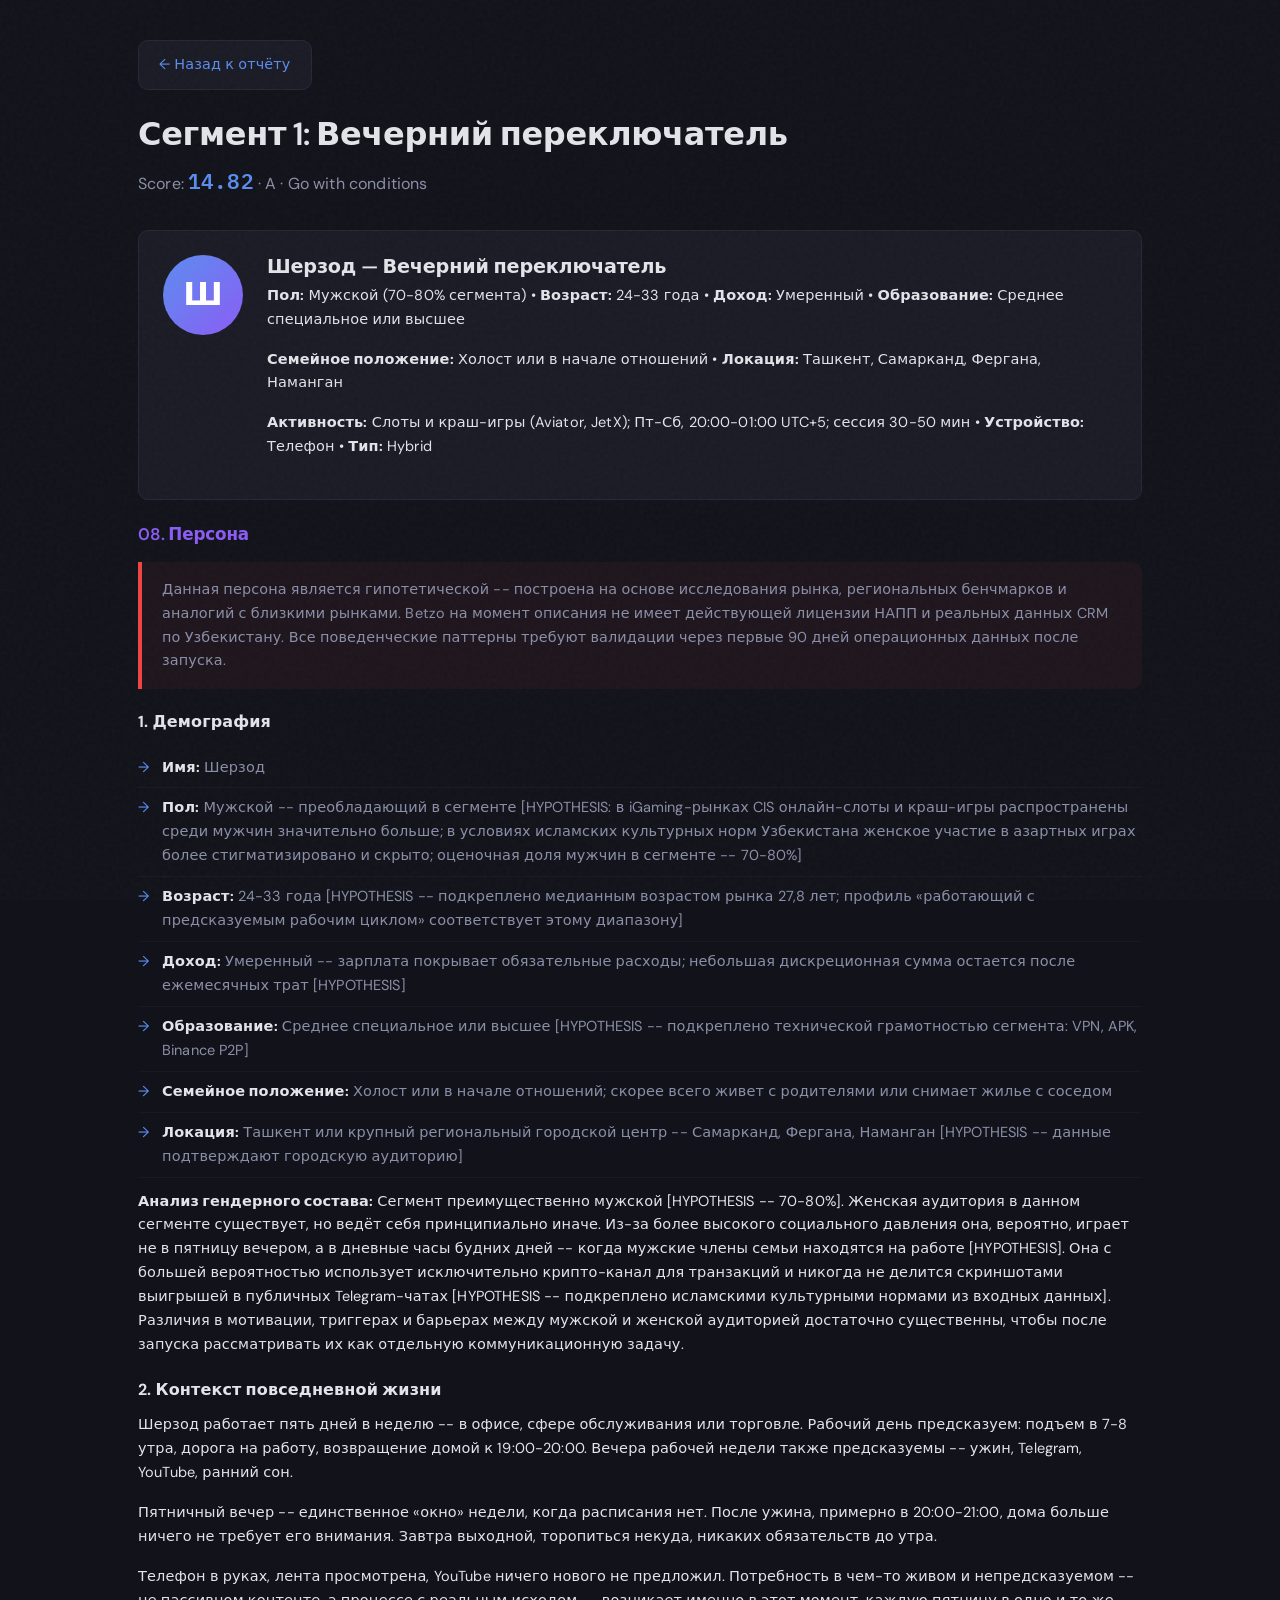
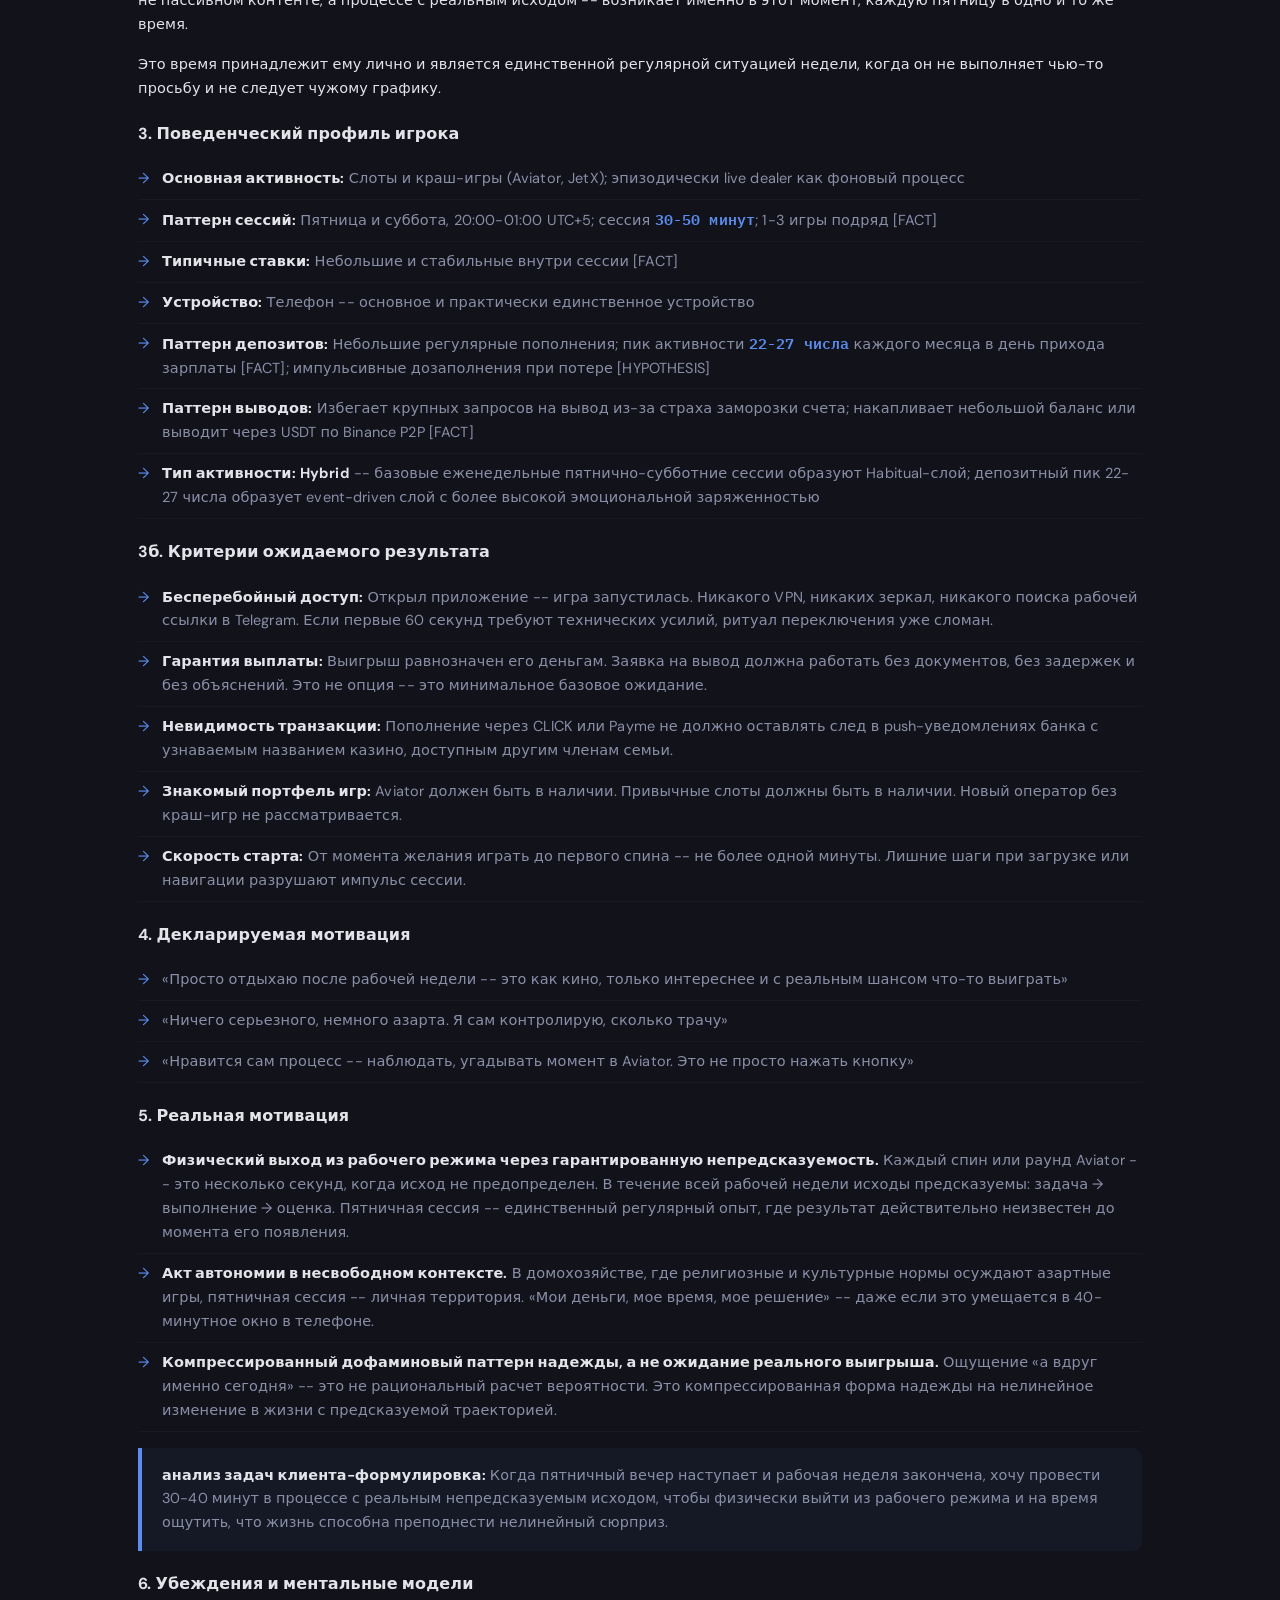
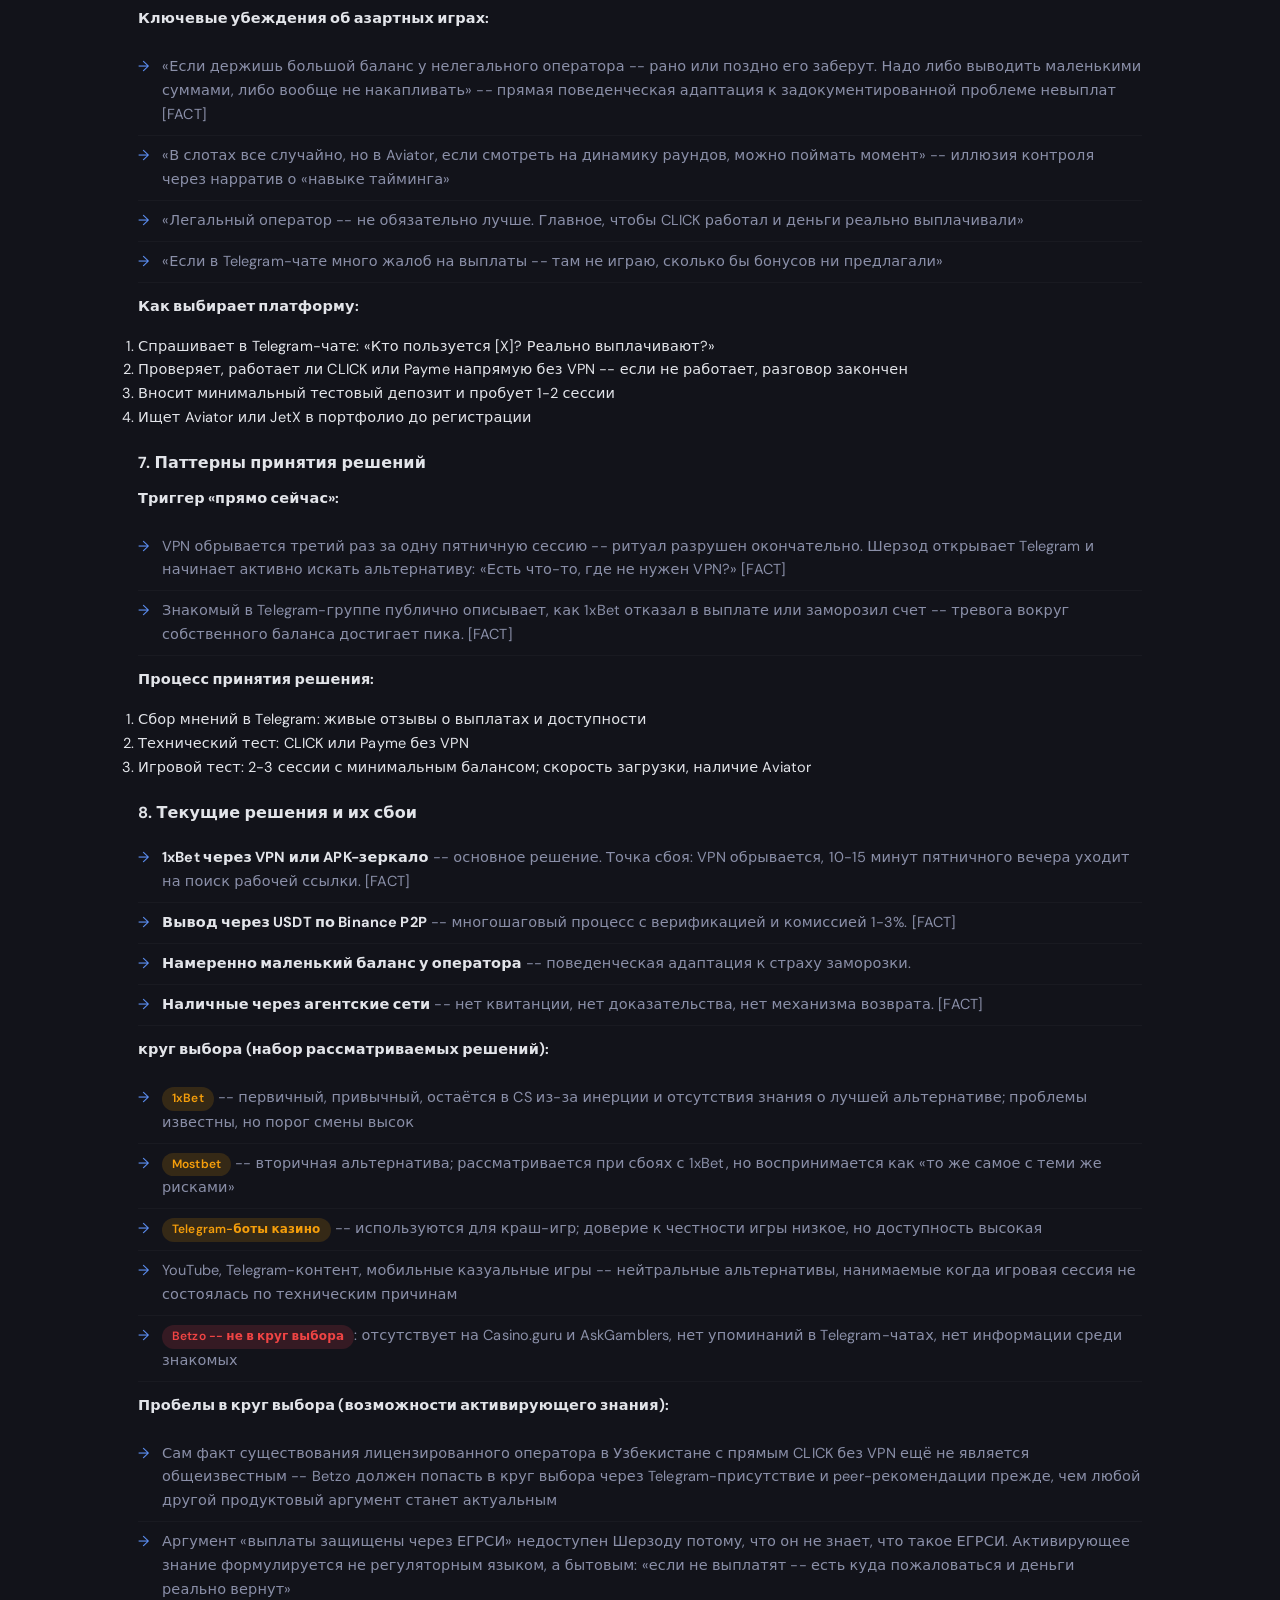
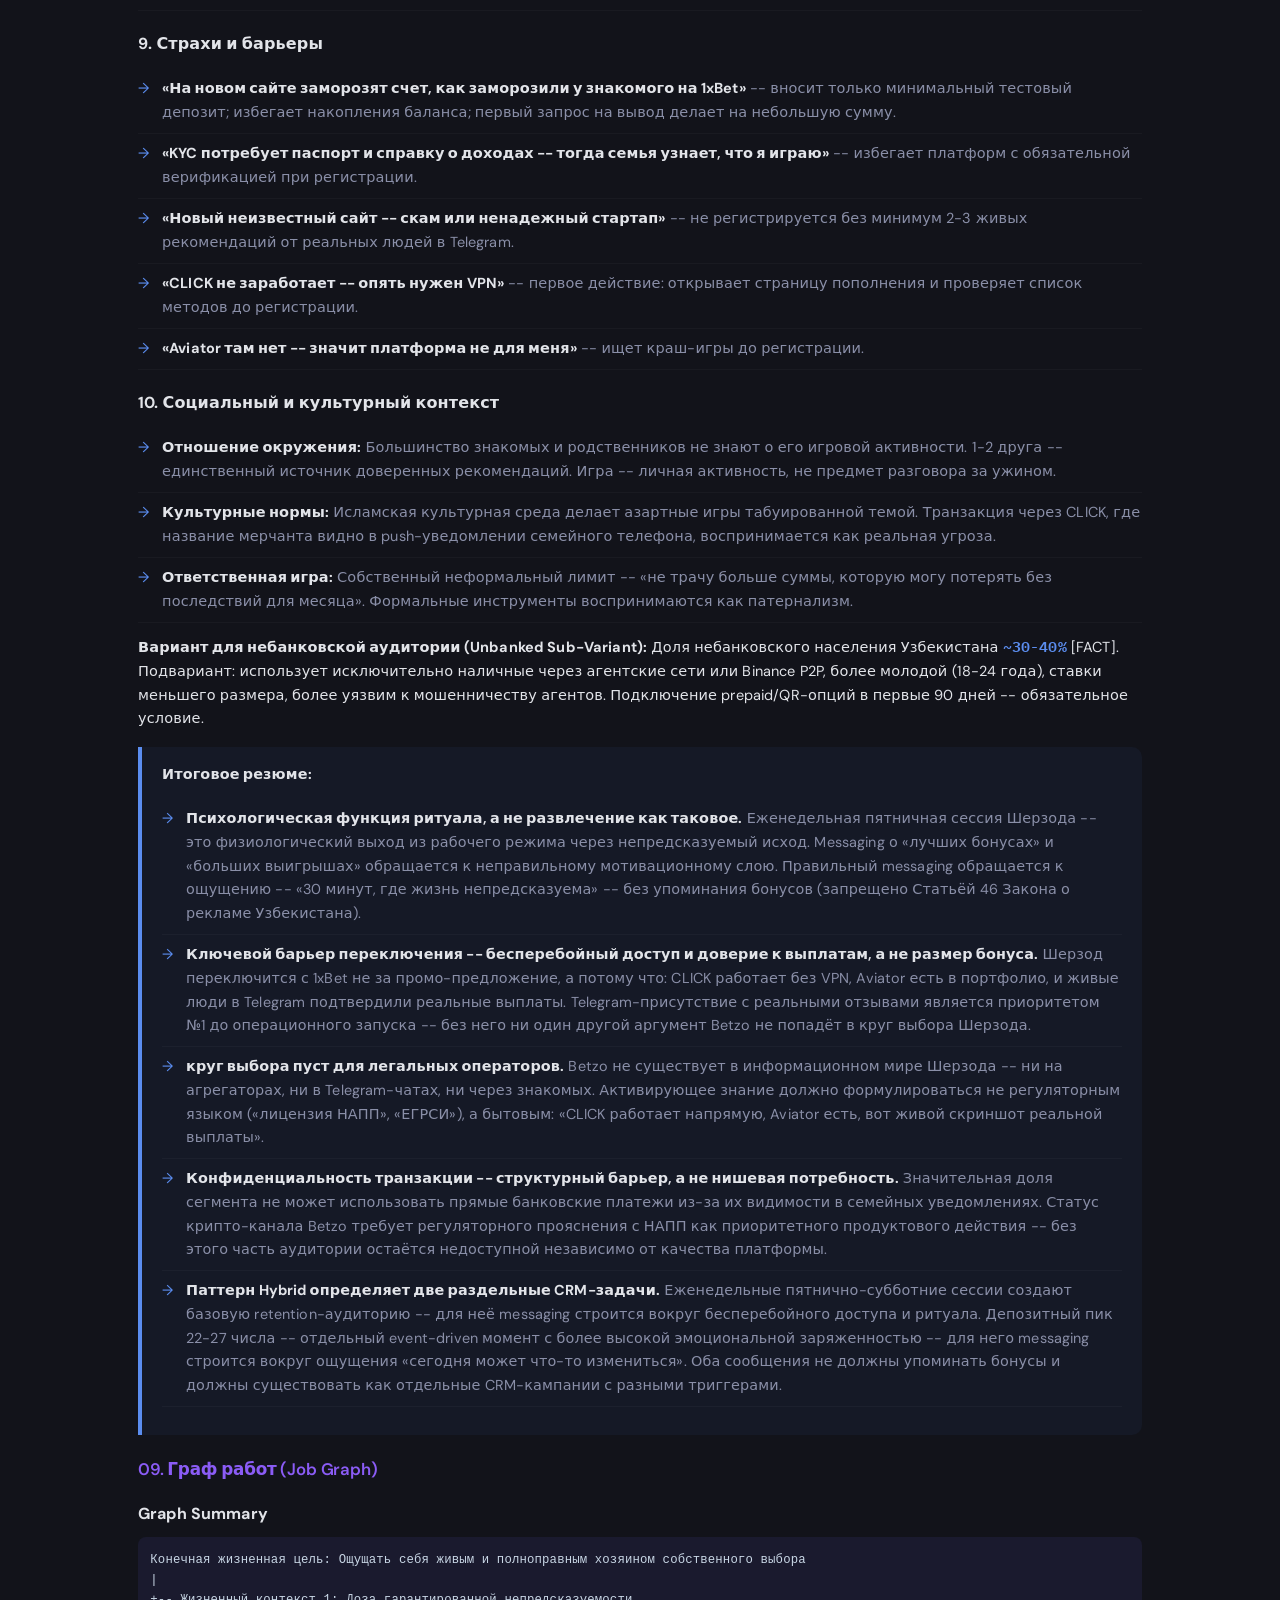
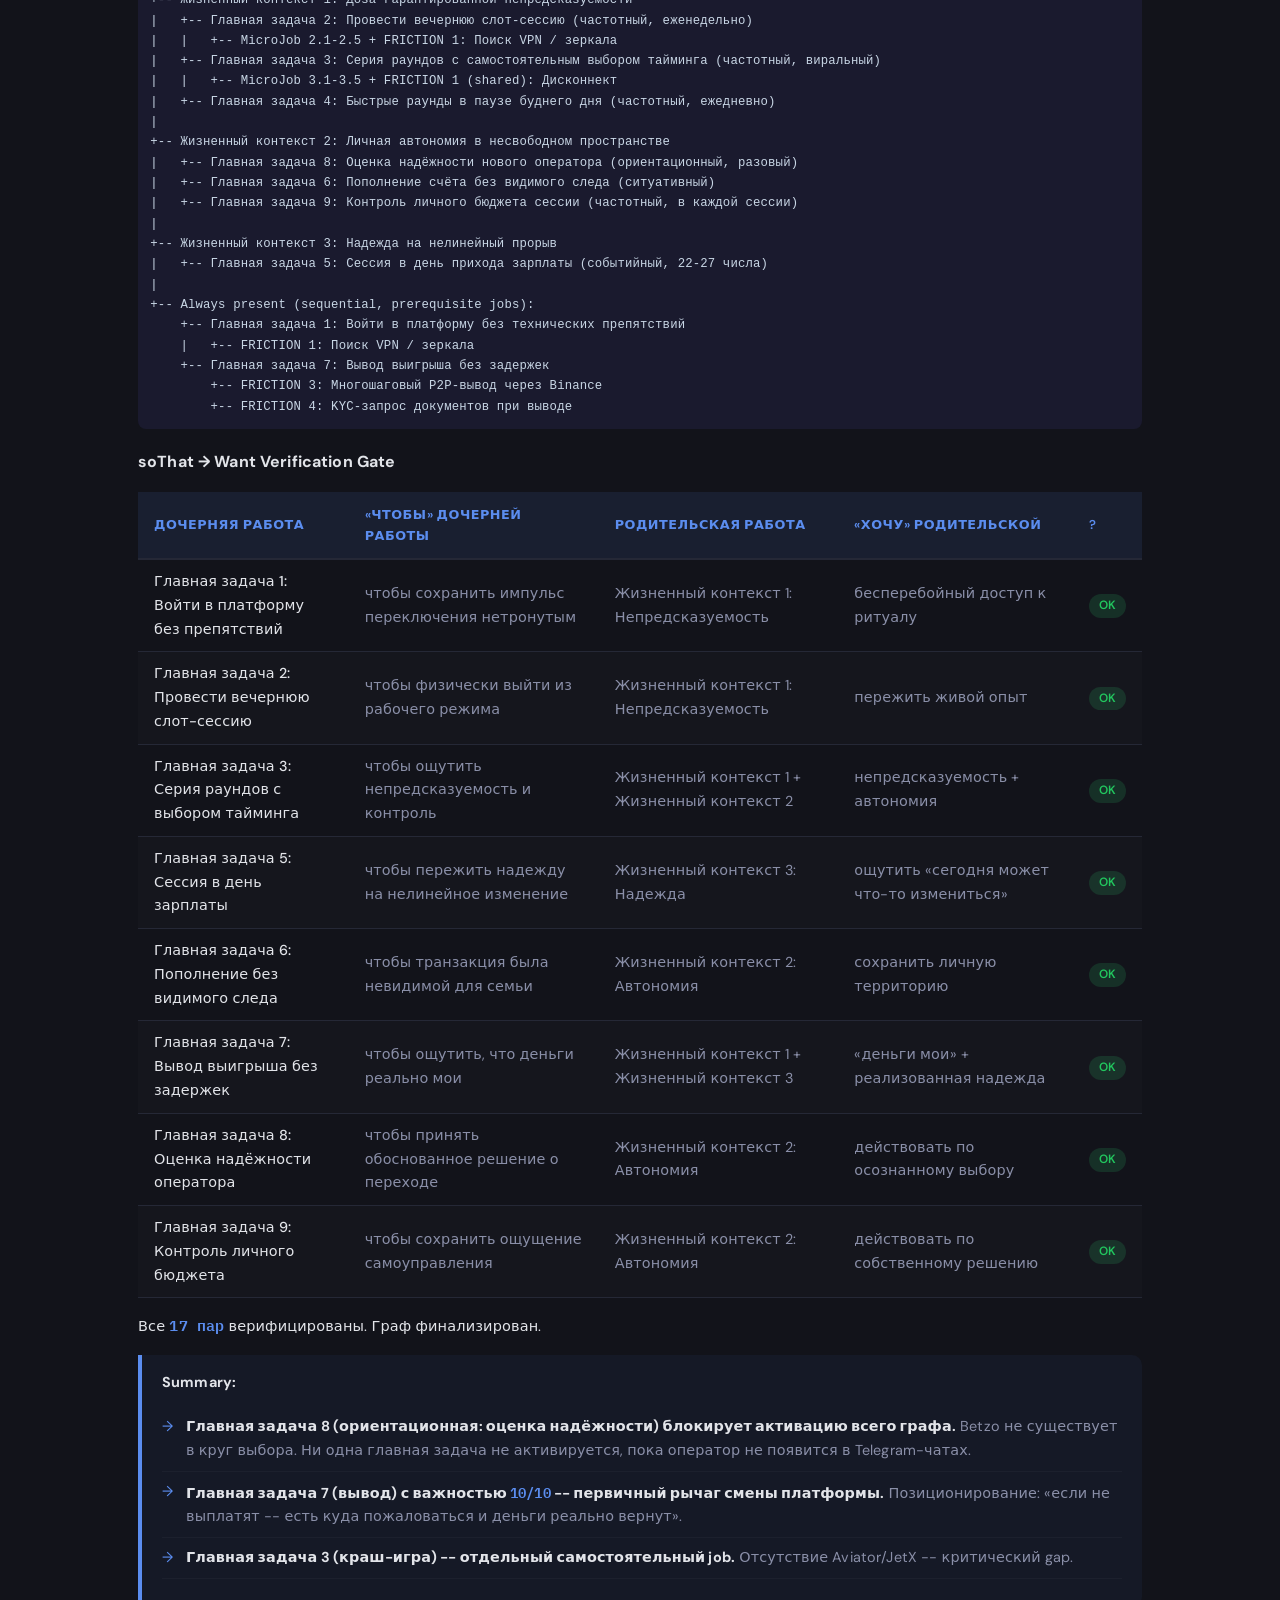
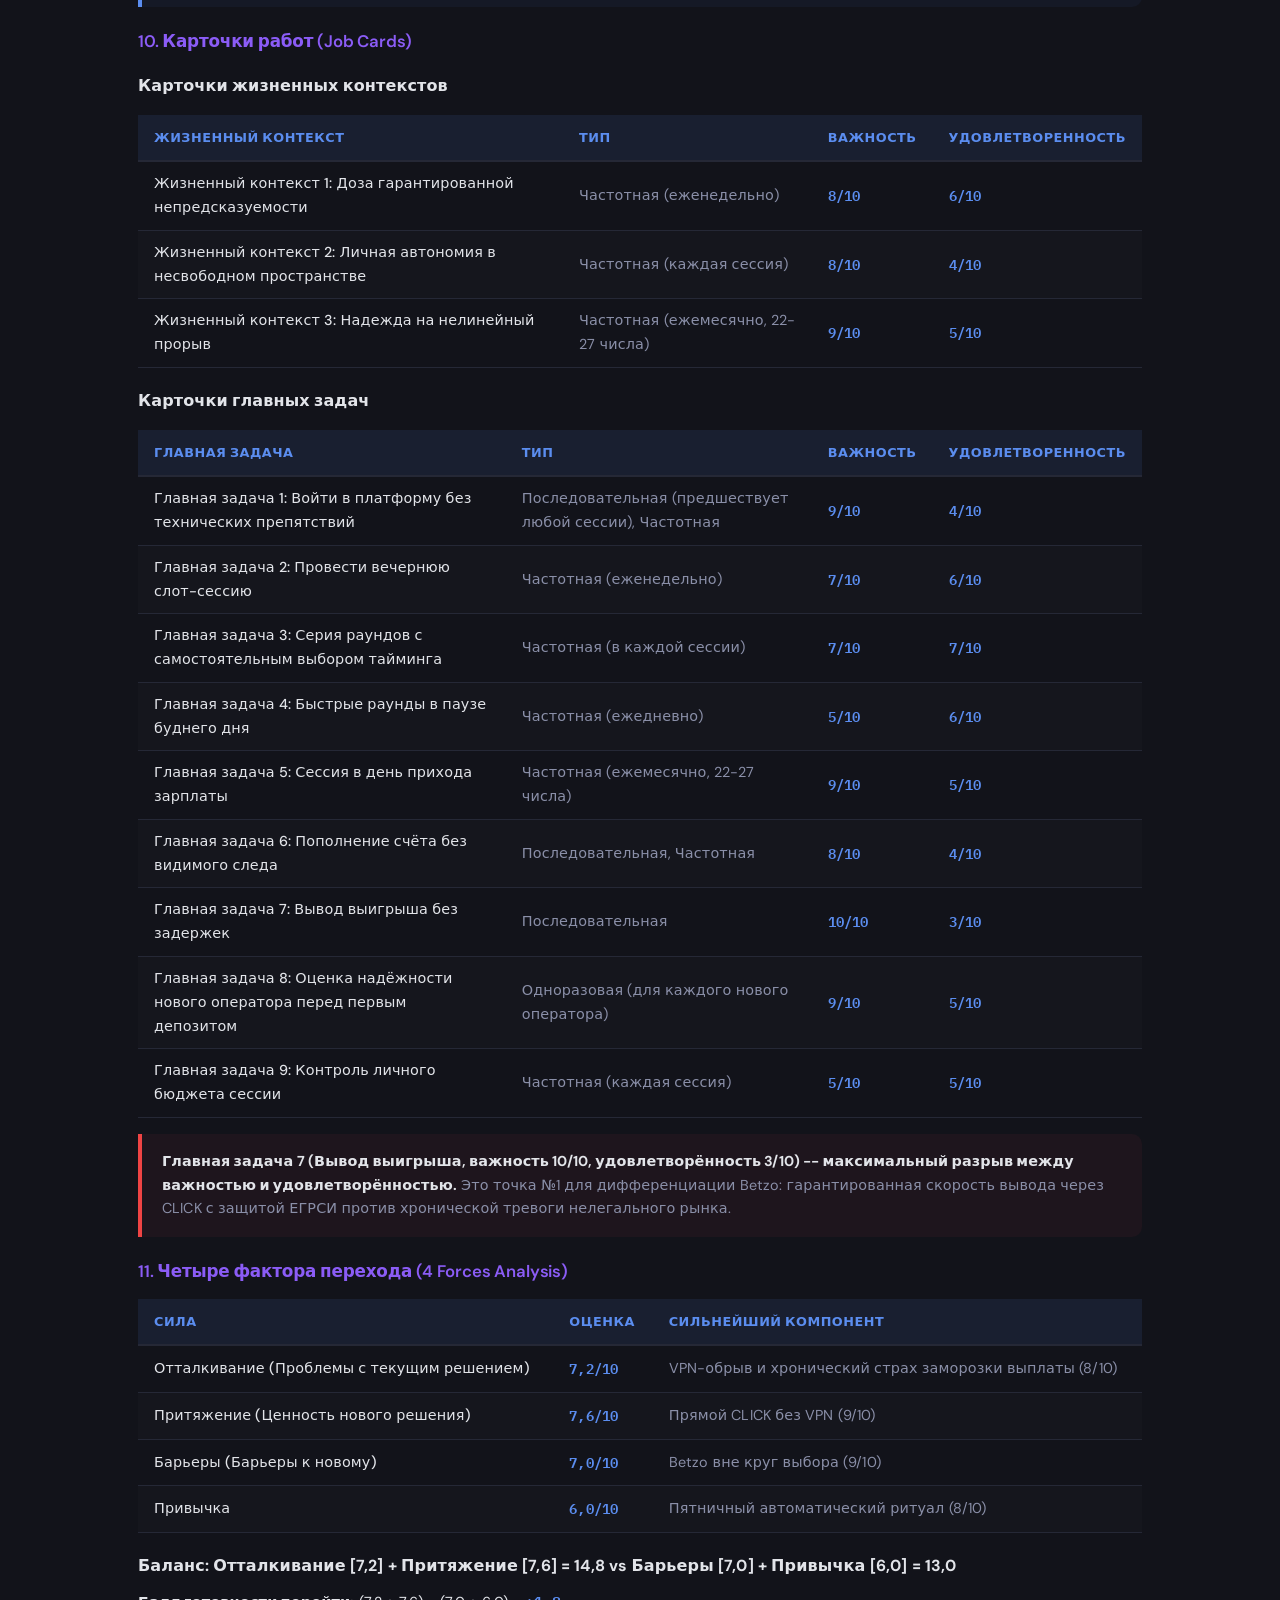
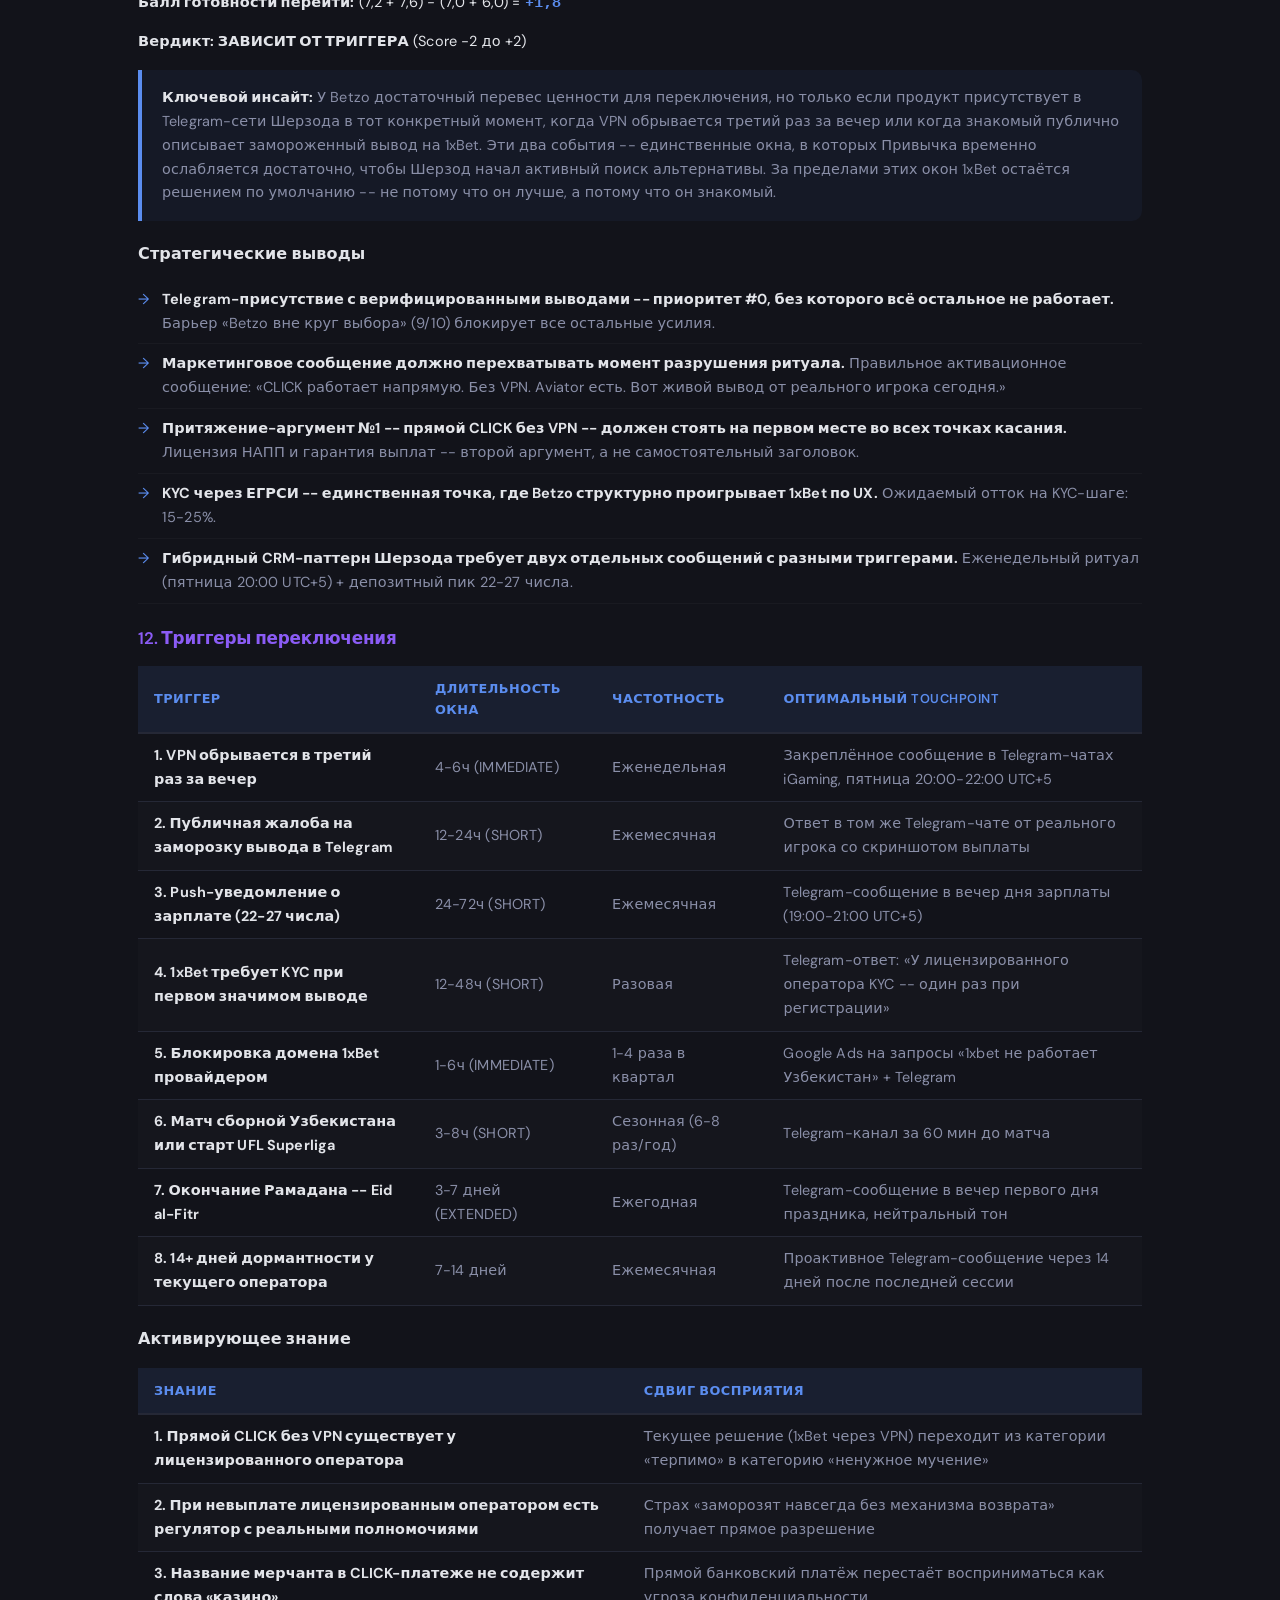
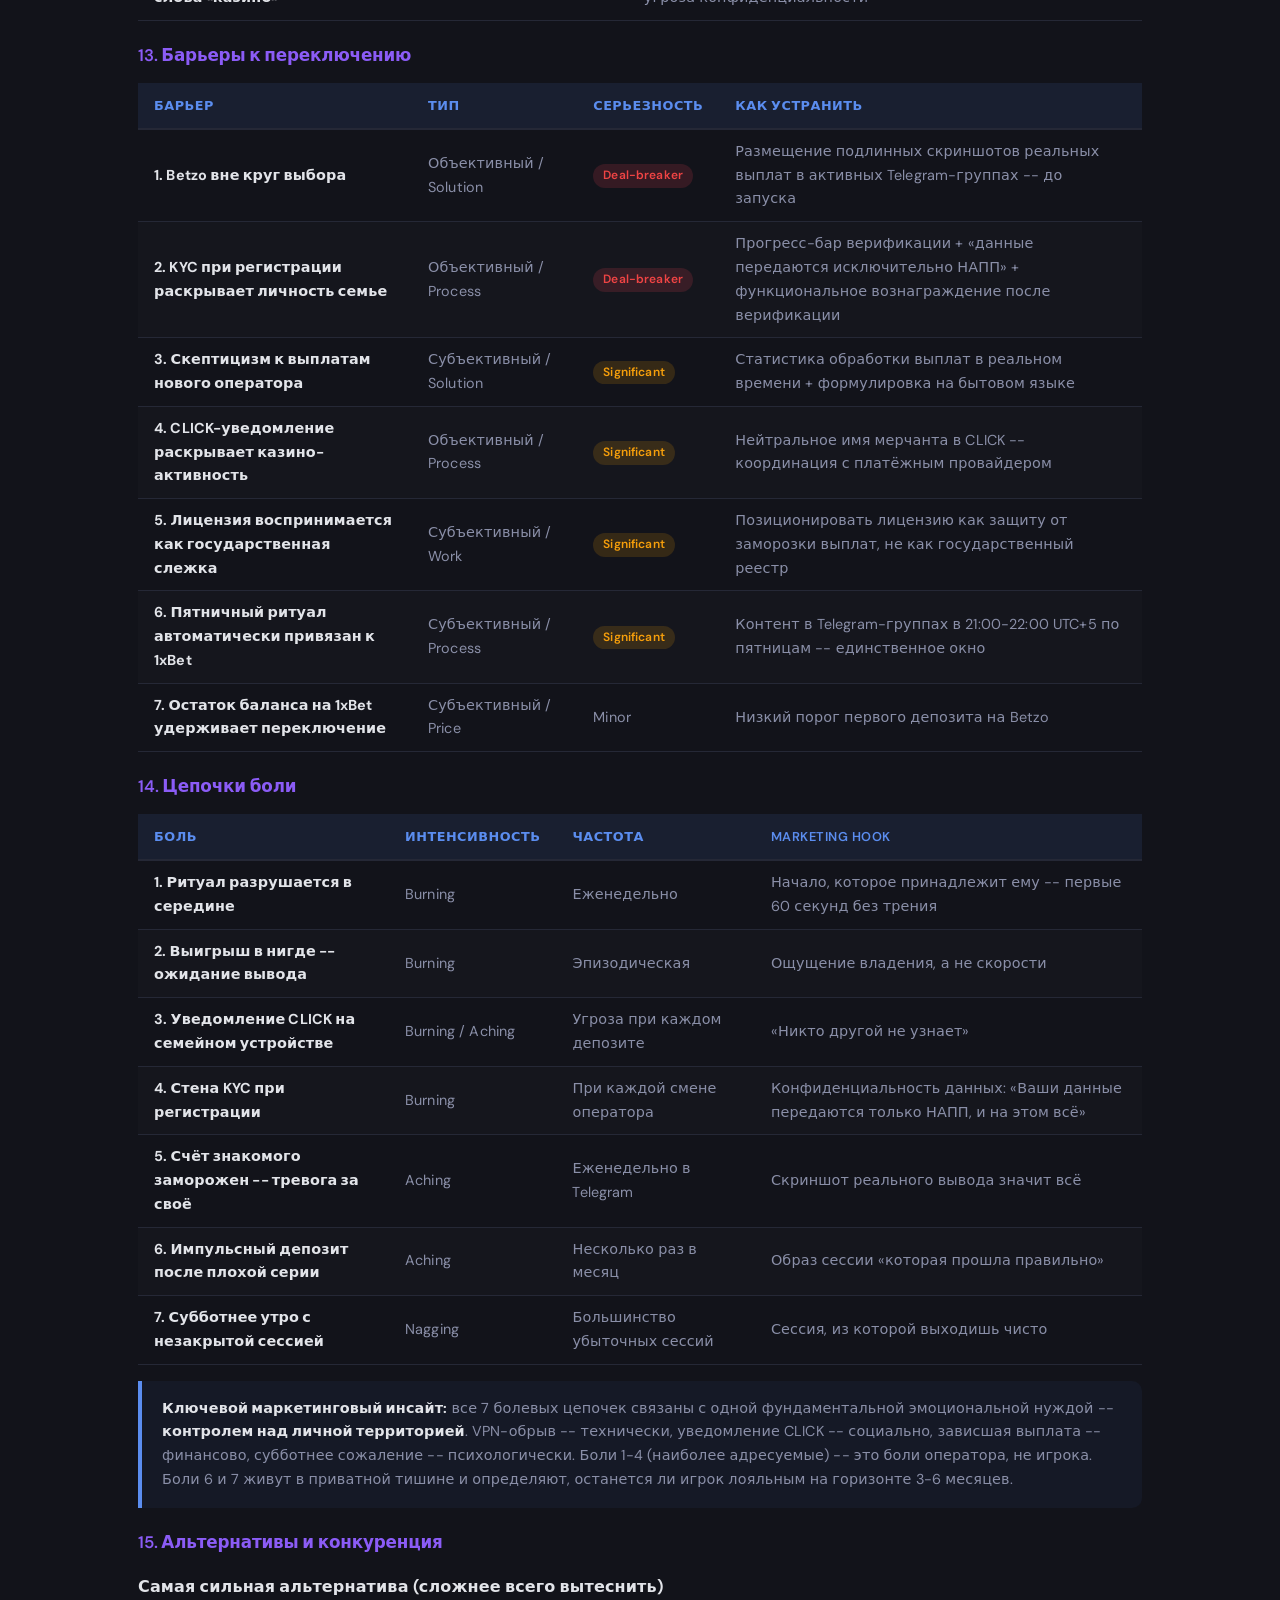
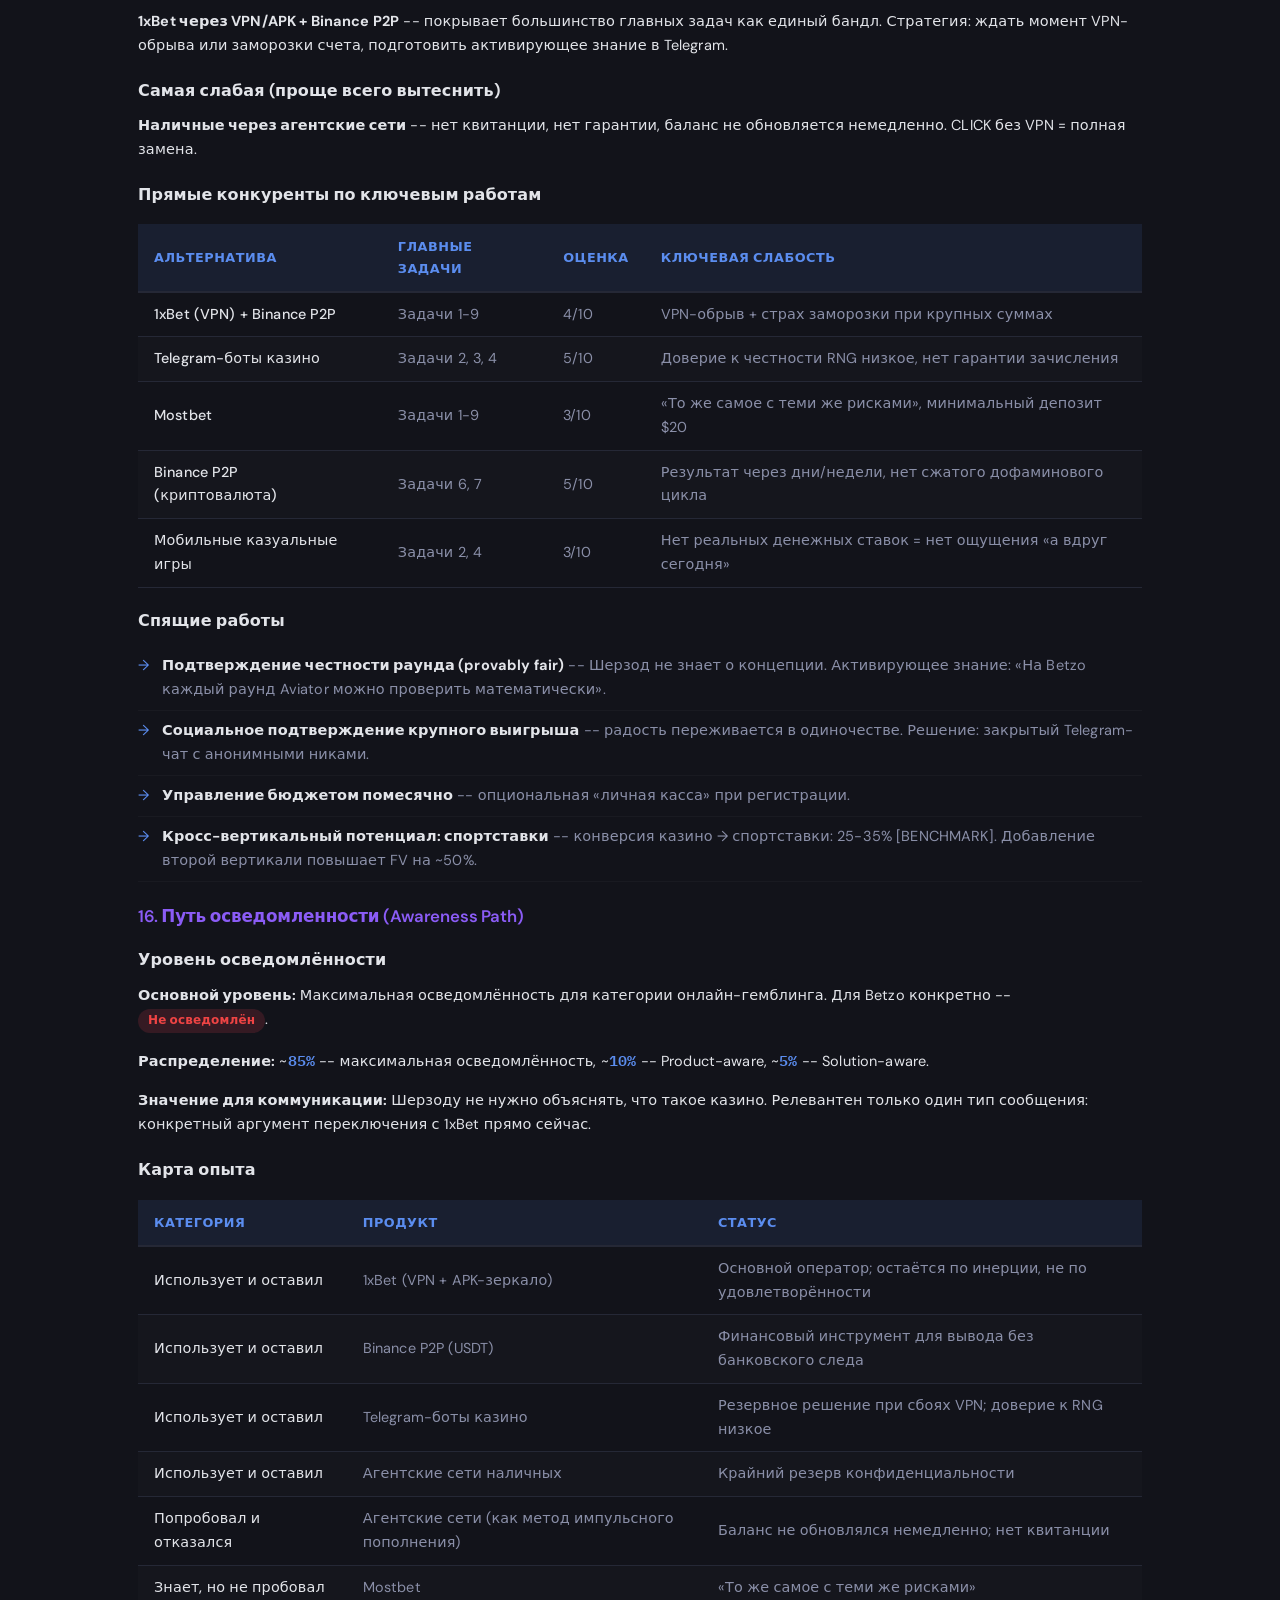
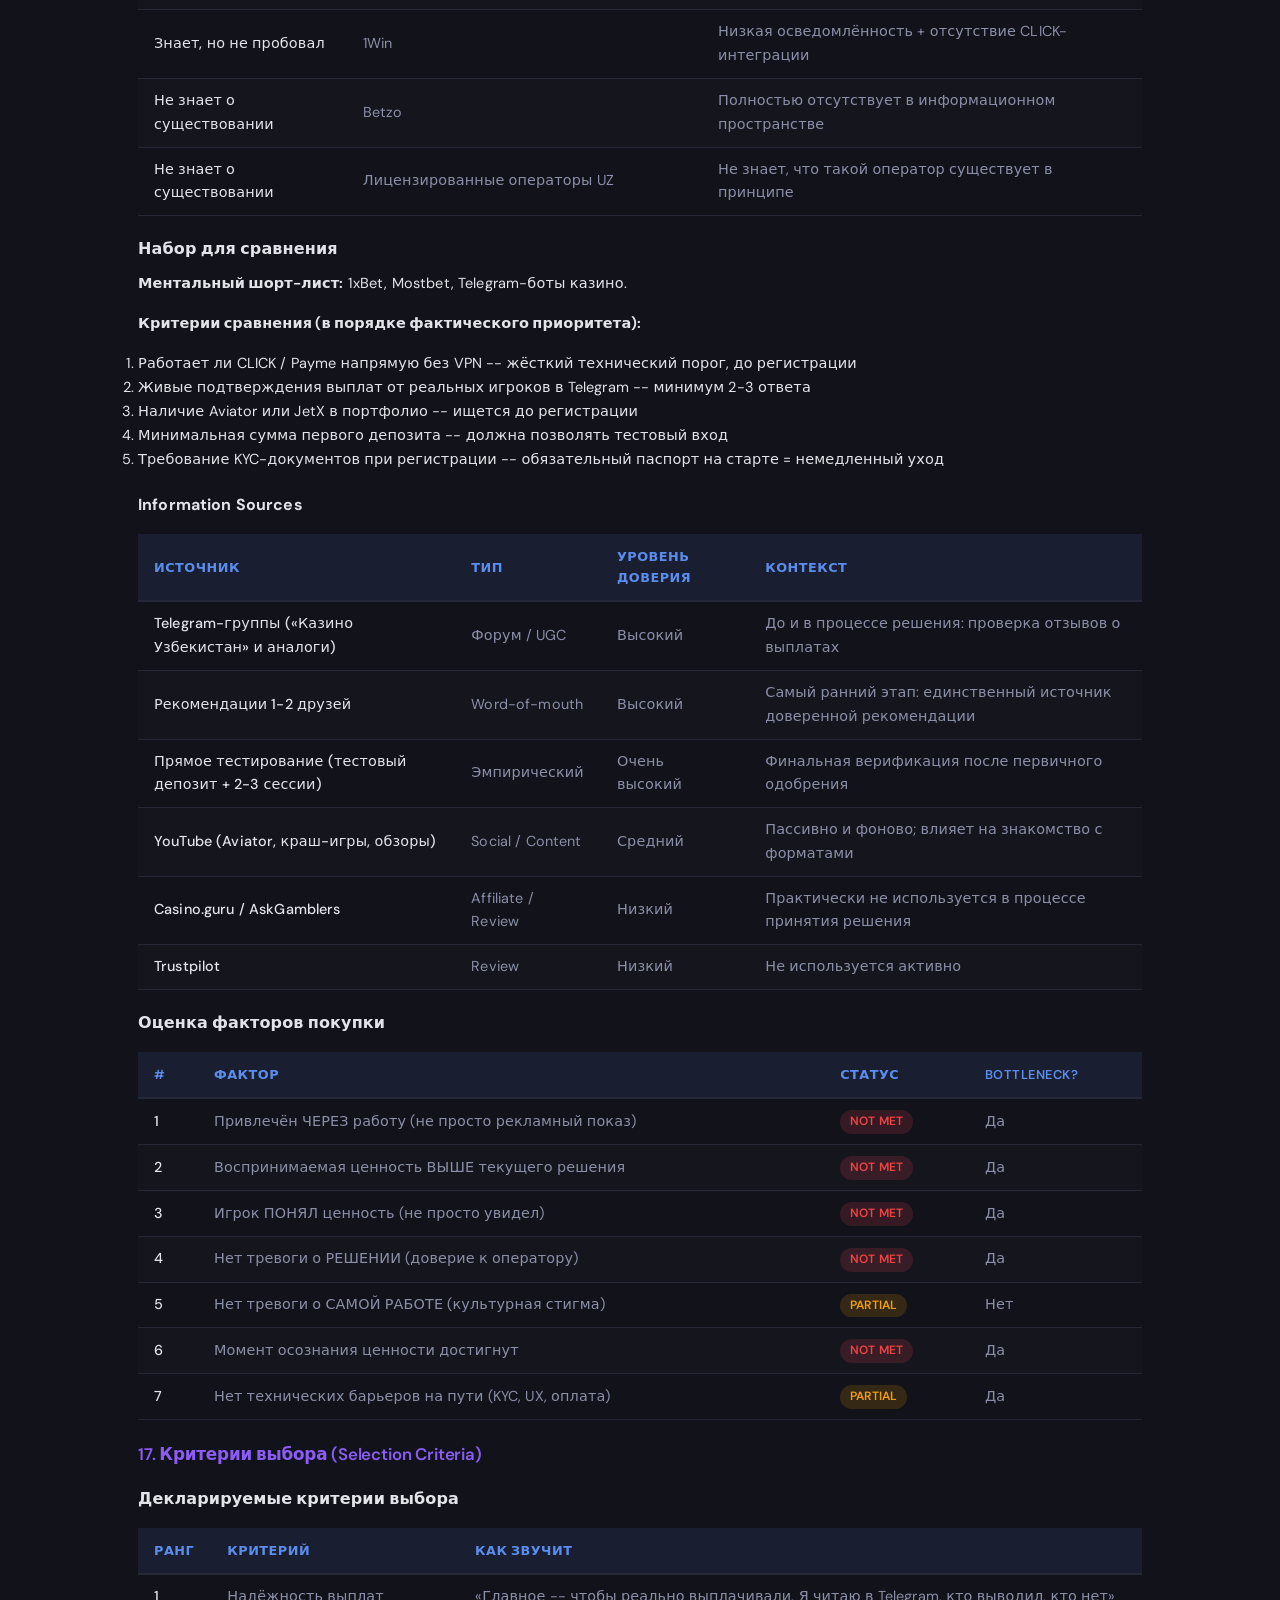
==== commit 650b9230: "Design Phase 1: typography + color palette overhaul - Fonts: Inter → DM Sans, JetBrains Mono → IBM P" ====
--- a/segment-1.html
+++ b/segment-1.html
@@ -5,7 +5,7 @@
 <meta name="viewport" content="width=device-width, initial-scale=1.0">
 <title>Сегмент 1: Вечерний переключатель — GTM Betzo</title>
 <link rel="preconnect" href="https://fonts.googleapis.com">
-<link href="https://fonts.googleapis.com/css2?family=Inter:wght@400;500;600;700&family=JetBrains+Mono:wght@400;600&display=swap" rel="stylesheet">
+<link href="https://fonts.googleapis.com/css2?family=DM+Sans:wght@400;500;600;700&family=IBM+Plex+Mono:wght@400;500&display=swap" rel="stylesheet">
 <link rel="stylesheet" href="styles.css">
 <style>
 body{margin:0}
--- a/styles.css
+++ b/styles.css
@@ -1,20 +1,21 @@
 *,*::before,*::after{box-sizing:border-box;margin:0;padding:0}
 :root{
-  --bg:#0f0f14;--bg-card:#1a1a24;--bg-card-hover:#22223a;--bg-sidebar:#12121a;
-  --accent:#00d4aa;--accent2:#7c5cfc;--gradient:linear-gradient(135deg,#00d4aa,#7c5cfc);
-  --text:#e8e8f0;--text2:#8888a0;--text3:#555566;--border:#2a2a3a;
-  --danger:#ff4757;--warning:#ffa502;--success:#2ed573;
-  --font:'Inter',system-ui,sans-serif;--mono:'JetBrains Mono',monospace;
-  --sidebar:280px;--radius:12px;
+  --bg:#12131a;--bg-card:#1a1b25;--bg-card-hover:#222336;--bg-sidebar:#0f1017;
+  --accent:#5B8DEF;--accent2:#8B5CF6;--gradient:linear-gradient(135deg,#5B8DEF,#8B5CF6);
+  --text:#E2E4E9;--text2:#8A8FA8;--text3:#4E5266;--border:#252836;
+  --danger:#EF4444;--warning:#F59E0B;--success:#22C55E;
+  --font:'DM Sans',system-ui,sans-serif;--mono:'IBM Plex Mono',monospace;
+  --sidebar:280px;--radius:10px;
 }
 html{scroll-behavior:smooth}
-body{font-family:var(--font);background:var(--bg);color:var(--text);line-height:1.7;font-size:15px;overflow-x:hidden}
+body{font-family:var(--font);background:var(--bg);color:var(--text);line-height:1.65;font-size:14.5px;letter-spacing:0.01em;overflow-x:hidden}
+body::before{content:'';position:fixed;inset:0;pointer-events:none;z-index:9999;opacity:.03;background-image:url("data:image/svg+xml,%3Csvg viewBox='0 0 256 256' xmlns='http://www.w3.org/2000/svg'%3E%3Cfilter id='n'%3E%3CfeTurbulence type='fractalNoise' baseFrequency='.9' numOctaves='4' stitchTiles='stitch'/%3E%3C/filter%3E%3Crect width='100%25' height='100%25' filter='url(%23n)'/%3E%3C/svg%3E")}
 a{color:var(--accent);text-decoration:none}
 a:hover{text-decoration:underline}
-h1,h2,h3,h4{font-weight:600;line-height:1.3}
-h2{font-size:1.8rem;margin:0 0 24px;padding-bottom:12px;border-bottom:1px solid var(--border)}
-h3{font-size:1.3rem;margin:32px 0 16px;color:var(--accent)}
-h4{font-size:1.1rem;margin:24px 0 12px}
+h1,h2,h3,h4{font-weight:600;line-height:1.3;letter-spacing:-0.01em}
+h2{font-size:1.7rem;margin:0 0 24px;padding-bottom:12px;border-bottom:1px solid var(--border)}
+h3{font-size:1.25rem;margin:32px 0 16px;color:var(--accent);font-weight:500}
+h4{font-size:1.05rem;margin:24px 0 12px}
 p{margin:0 0 16px}
 strong{color:var(--text)}
 hr{border:none;border-top:1px solid var(--border);margin:32px 0}
@@ -27,7 +28,7 @@
 .sidebar-nav{flex:1;padding:12px 0;overflow-y:auto}
 .sidebar-nav a{display:block;padding:8px 20px;color:var(--text2);font-size:.85rem;transition:all .2s;border-left:3px solid transparent}
 .sidebar-nav a:hover{color:var(--text);background:rgba(255,255,255,.03);text-decoration:none}
-.sidebar-nav a.active{color:var(--accent);border-left-color:var(--accent);background:rgba(0,212,170,.05)}
+.sidebar-nav a.active{color:var(--accent);border-left-color:var(--accent);background:rgba(91,141,239,.05)}
 .sidebar-nav a.sub{padding-left:36px;font-size:.8rem}
 .sidebar-nav .nav-group{margin:0;padding:0}
 .sidebar-nav .nav-label{display:block;padding:16px 20px 4px;font-size:.7rem;text-transform:uppercase;letter-spacing:1px;color:var(--text3);font-weight:600}
@@ -42,7 +43,7 @@
 
 /* Cards */
 .card{background:var(--bg-card);border:1px solid var(--border);border-radius:var(--radius);padding:24px;margin:16px 0;transition:border-color .2s}
-.card:hover{border-color:rgba(0,212,170,.3)}
+.card:hover{border-color:rgba(91,141,239,.25)}
 .card-grid{display:grid;gap:16px}
 .card-grid-2{grid-template-columns:repeat(2,1fr)}
 .card-grid-3{grid-template-columns:repeat(3,1fr)}
@@ -57,7 +58,7 @@
 
 /* Tables */
 .data-table{width:100%;border-collapse:collapse;margin:16px 0;font-size:.9rem}
-.data-table th{background:rgba(0,212,170,.1);color:var(--accent);font-weight:600;text-align:left;padding:12px 16px;border-bottom:2px solid var(--border);font-size:.8rem;text-transform:uppercase;letter-spacing:.5px}
+.data-table th{background:rgba(91,141,239,.1);color:var(--accent);font-weight:600;text-align:left;padding:12px 16px;border-bottom:2px solid var(--border);font-size:.8rem;text-transform:uppercase;letter-spacing:.5px}
 .data-table td{padding:10px 16px;border-bottom:1px solid var(--border);color:var(--text2)}
 .data-table tr:hover td{background:rgba(255,255,255,.02)}
 .data-table tr:nth-child(even) td{background:rgba(255,255,255,.01)}
@@ -65,9 +66,9 @@
 .financial-table td:nth-child(2),.financial-table td:nth-child(3){font-family:var(--mono);text-align:right}
 
 /* Callouts */
-.callout{background:rgba(0,212,170,.05);border-left:4px solid var(--accent);border-radius:0 var(--radius) var(--radius) 0;padding:16px 20px;margin:16px 0;font-size:.9rem;color:var(--text2)}
+.callout{background:rgba(91,141,239,.05);border-left:4px solid var(--accent);border-radius:0 var(--radius) var(--radius) 0;padding:16px 20px;margin:16px 0;font-size:.9rem;color:var(--text2)}
 .callout.warning{background:rgba(255,71,87,.05);border-left-color:var(--danger)}
-.callout.info{background:rgba(124,92,252,.05);border-left-color:var(--accent2)}
+.callout.info{background:rgba(139,92,246,.05);border-left-color:var(--accent2)}
 .callout strong{color:var(--text)}
 
 /* Metric badge */
